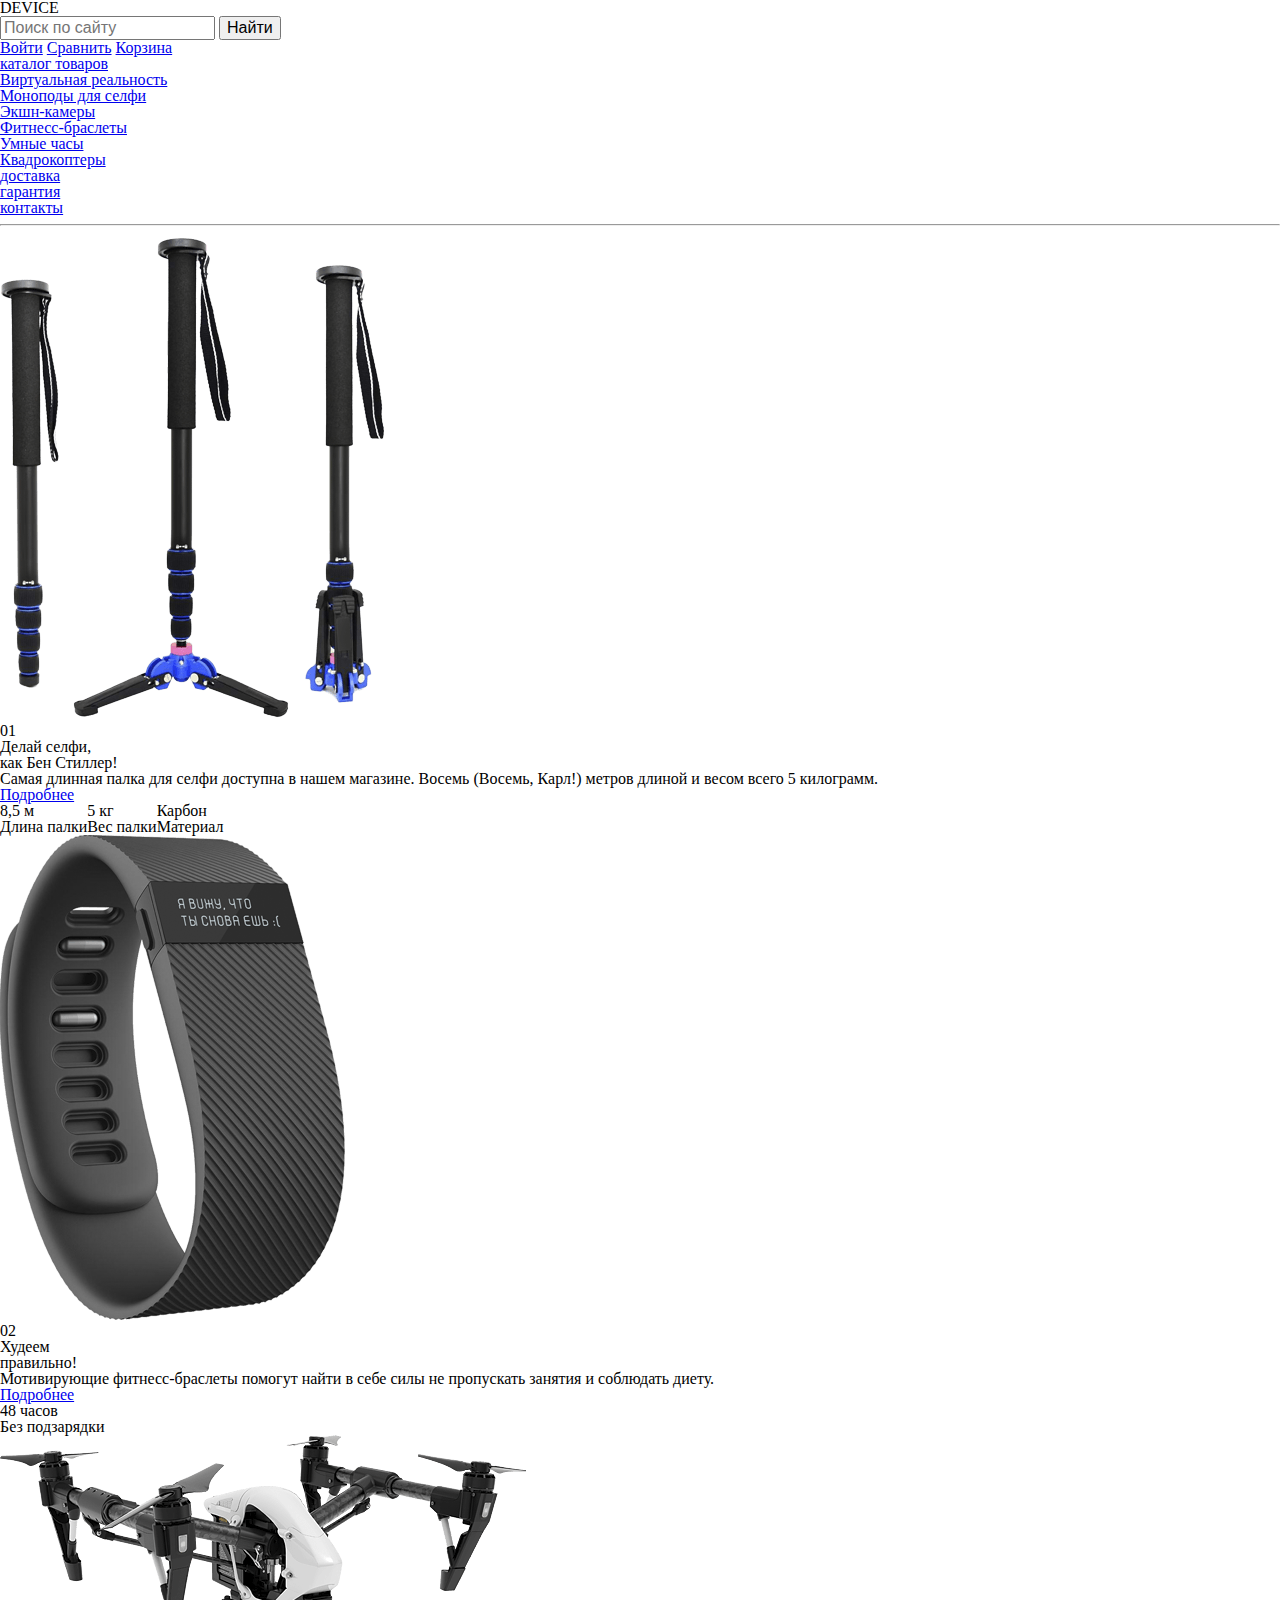
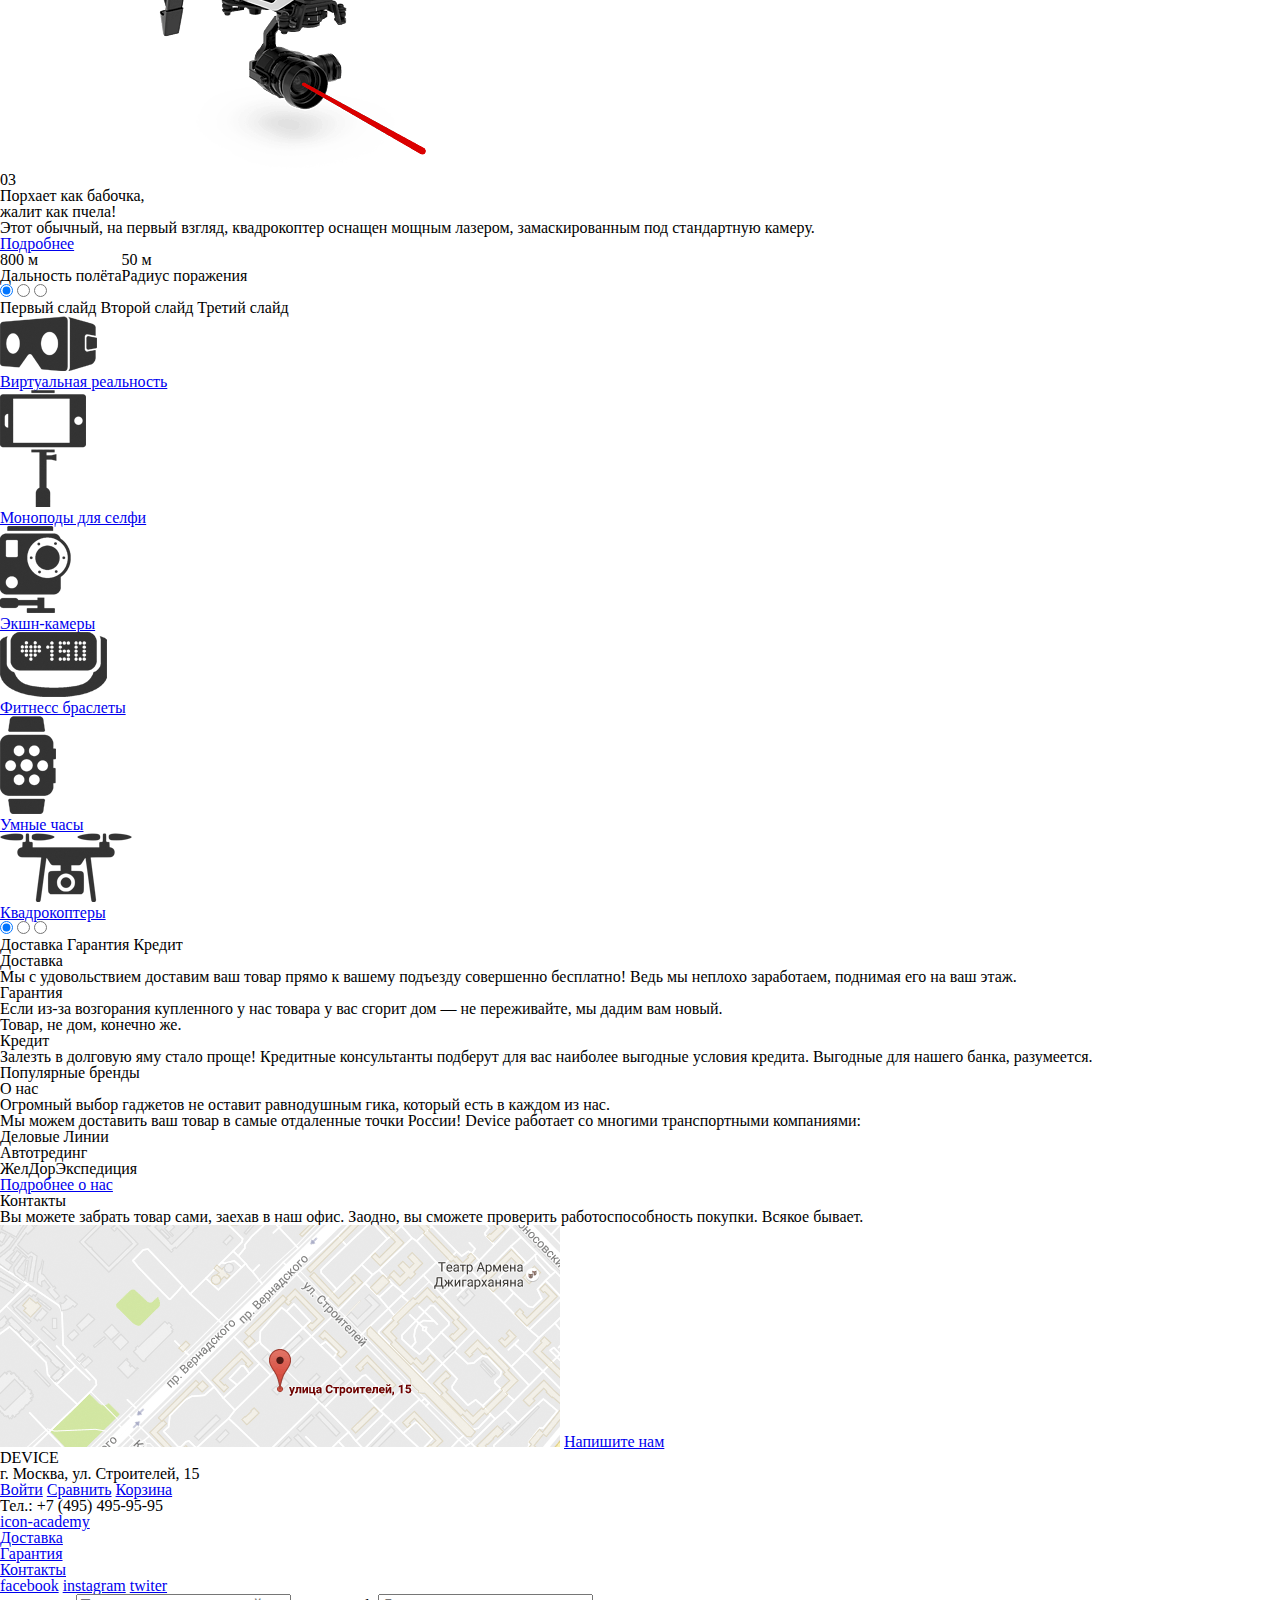
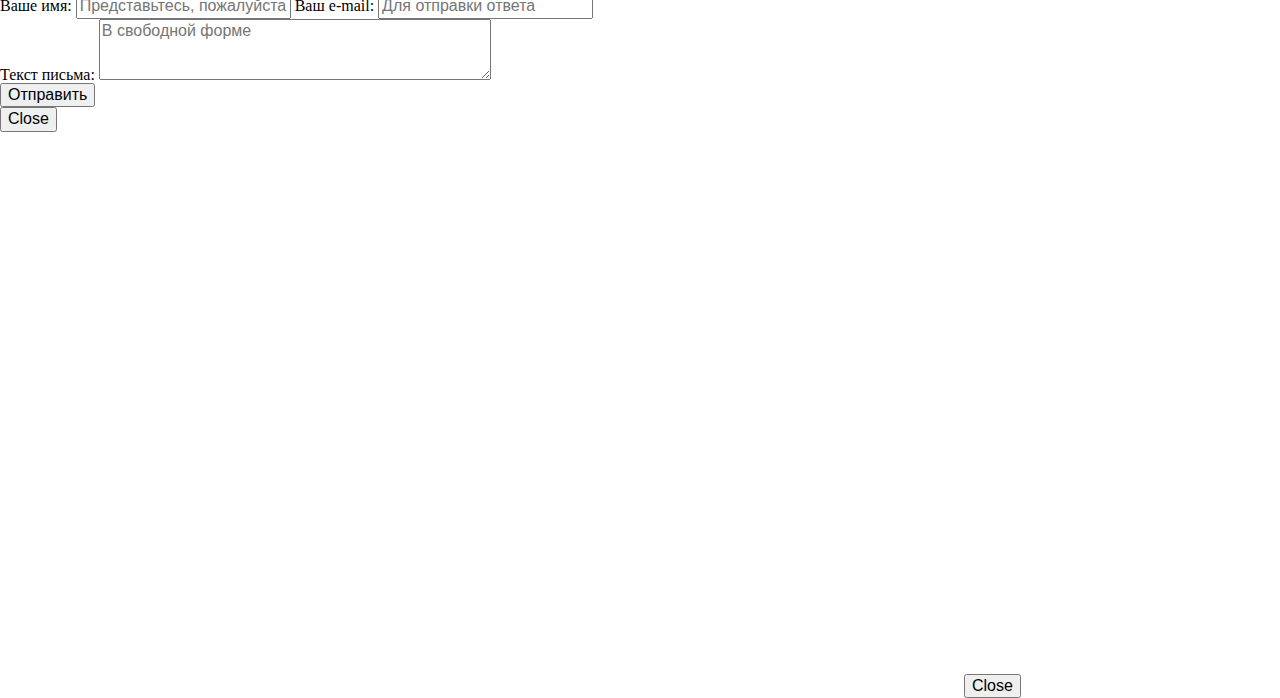
==== index.html @ 84025d1e "Предфинальная версия." ====
<!DOCTYPE html>
<html lang="ru">
  <head>
    <meta charset="utf-8">
    <link href="css/normalize.css" rel="stylesheet">
    <link href="css/style1.css" rel="stylesheet">
    <title>HTML Academy: Девайс</title>
  </head>

  <body>
    <header class="main-header">
      <div class="container">
        <div class="logo">
            <a>DEVICE</a>
        </div>
      <div class="client-menu clearfix">
        <form class="search-form" action="https://echo.htmlacademy.ru" method="get">
          <input class="search" type="search" placeholder="Поиск по сайту">
          <button class="search-btn" type="submit" >Найти</button>
        </form>
        <div class="for-client">
          <a class="login" href="#" title="Авторизируйтесь на сайте">Войти</a>
          <a class="compare" href="#" title="Рассмотрите детально преимущества">Сравнить</a>
          <a class="basket" href="#" title="Оформить заказ">Корзина</a>
        </div>
      </div>
      <nav class="main-nav">
          <ul class="level">
            <li class="first-name">
              <a href="#">каталог товаров</a>

              <div class="menu-catalog">
                <ul>
                  <li><a href="#">Виртуальная реальность</a>
                  </li>
                  <li><a href="catalog.html">Моноподы для селфи</a>
                  </li>
                  <li><a href="#">Экшн-камеры</a>
                  </li>
                </ul>
                <ul>
                  <li><a href="#">Фитнесс-браслеты</a>
                  </li>
                  <li><a href="#">Умные часы</a>
                  </li>
                </ul>
                <ul>
                  <li><a href="#">Квадрокоптеры</a>
                  </li>
                </ul>
              </div>
            </li>
            <li>
              <a href="#">доставка</a>
            </li>
            <li>
              <a href="#">гарантия</a>
            </li>
            <li>
              <a href="#">контакты</a>
            </li>
          </ul>
        </nav>
        <div class="marker">
          <hr>
        </div>
      </div>
    </header>

    <main>
      <section class="sliders-goods">

        <div class="slide slide-1">
            <div class="slide-img">
              <img src="img/slider-1.png" width="384" height="486" alt="Восьмиметровый, сцуко, монопод!">
            </div>
            <span class="number">01</span>
            <div class="slide-description">
              <h2>Делай селфи,<br>
                  как Бен Стиллер!</h2>
              <p>Самая длинная палка для селфи доступна в нашем магазине. Восемь (Восемь, Карл!) метров длиной и весом всего 5 килограмм.</p>
              <a class="btn detail" href="#">Подробнее</a>
              <table>
                <col span="3">
                <tr>
                  <td>8,5 м</td>
                  <td>5 кг</td>
                  <td>Карбон</td>
                </tr>
                <tr>
                  <th>Длина палки</th>
                  <th>Вес палки</th>
                  <th>Материал</th>
                </tr>
              </table>
            </div>
          </div>
          <div class="slide slide-2">
        <div class="slide-img">
          <img src="img/slider-2.png" width="345" height="485" alt="Фото Фитнес браслеты">
        </div>
        <span class="number">02</span>
        <div class="slide-description">
          <h2>Худеем<br>
              правильно!</h2>
          <p>Мотивирующие фитнесс-браслеты помогут найти в себе силы не пропускать занятия и соблюдать диету.</p>
          <a class="btn detail" href="#">Подробнее</a>
          <table>
            <col span="3">
            <tr>
              <td>48 часов</td>
              <td></td>
              <td></td>
            </tr>
            <tr>
              <th>Без подзарядки</th>
              <th></th>
              <th></th>
            </tr>
          </table>
        </div>
      </div>
      <div class="slide slide-3">
          <div class="slide-img">
            <img src="img/slider-3.png" width="526" height="334" alt="Фото Квадрокоптеры">
          </div>
          <span class="number">03</span>
          <div class="slide-description">
            <h2>Порхает как бабочка,<br>
                жалит как пчела!</h2>
            <p>Этот обычный, на первый взгляд, квадрокоптер оснащен мощным лазером, замаскированным под стандартную камеру.</p>
            <a class="btn detail" href="#">Подробнее</a>
            <table>
              <col span="3">
              <tr>
                <td>800 м</td>
                <td>50 м</td>
                <td></td>
              </tr>
              <tr>
                <th>Дальность полёта</th>
                <th>Радиус поражения</th>
                <th></th>
              </tr>
            </table>
          </div>
        </div>
        <div class="slider-buttons">
          <input class="sliders-goods-control-input" type="radio" id="button-slider-1"  name="toggle-slides" checked>
          <input class="sliders-goods-control-input" type="radio" id="button-slider-2" name="toggle-slides">
          <input class="sliders-goods-control-input" type="radio" id="button-slider-3" name="toggle-slides">
          <div class="sliders-goods-controls">
            <label class="sliders-goods-control" for="button-slider-1">Первый слайд</label>
            <label class="sliders-goods-control" for="button-slider-2">Второй слайд</label>
            <label class="sliders-goods-control" for="button-slider-3">Третий слайд</label>
          </div>
        </div>
      </section>

      <section class="popular">
        <a href="#">
          <div class="popular-img">
            <img src="img/popular-1.png" width="97" height="55" alt="Виртуальная реальность">
          </div>
          <span>Виртуальная реальность</span>
        </a>

        <a class="down-flex" href="catalog.html">
          <div class="popular-img">
            <img src="img/popular-2.png" width="86" height="117" alt="Моноподы для селфи">
          </div>
          <span>Моноподы для селфи</span>
        </a>

        <a href="#">
          <div class="popular-img">
            <img src="img/popular-3.png" width="71" height="87" alt="Экшн-камеры">
          </div>
          <span>Экшн-камеры</span>
        </a>

        <a href="#">
          <div class="popular-img">
            <img src="img/popular-4.png" width="107" height="65" alt="Фитнесс браслеты">
          </div>
          <span>Фитнесс браслеты</span>
        </a>

        <a href="#">
          <div class="popular-img">
            <img src="img/popular-5.png" width="56" height="98" alt="Умные часы">
          </div>
          <span>Умные часы</span>
        </a>

        <a href="#">
          <div class="popular-img">
            <img src="img/popular-6.png" width="132" height="69" alt="Квадрокоптеры">
          </div> <span>Квадрокоптеры</span>
        </a>
      </section>

      <section class="services-slider">
        <div class="container">
          <input type="radio" id="btn-1" name="toggle" checked>
          <input type="radio" id="btn-2" name="toggle">
          <input type="radio" id="btn-3" name="toggle">
          <div class="slides">
            <label for="btn-1"><span>Доставка</span>
            </label>
            <label for="btn-2"><span>Гарантия</span>
            </label>
            <label for="btn-3"><span>Кредит</span>
            </label>
        </div>

        <div class="service-item delivery">
            <h2>Доставка</h2>
            <p>Мы с удовольствием доставим ваш товар прямо к вашему подъезду совершенно бесплатно! Ведь мы неплохо заработаем, поднимая его на ваш этаж.</p>
        </div>

        <div class="service-item warranty">
            <h2>Гарантия</h2>
            <p>Если из-за возгорания купленного у нас товара у вас сгорит дом &mdash; не переживайте, мы дадим вам новый.<br>Товар, не дом, конечно же.</p>
        </div>

        <div class="service-item credit">
            <h2>Кредит</h2>
            <p>Залезть в долговую яму стало проще! Кредитные консультанты подберут для вас наиболее выгодные условия кредита. Выгодные для нашего банка, разумеется.</p>
        </div>
      </div>
      </section>

      <section class="logotype-popular">
        <h2 class="visually-hidden">Популярные бренды</h2>
        <a class="logo-1" href="#" title="DJI"></a>
        <a class="logo-2" href="#" title="SP Gardets"></a>
        <a class="logo-3" href="#" title="GoPro"></a>
        <a class="logo-4" href="#" title="VIVE"></a>
      </section>

      <div class="contact-info">
        <section class="about-us">
          <h2>О нас</h2>
          <p>Огромный выбор гаджетов не оставит равнодушным гика, который есть в каждом из нас.</p>
          <p>Мы можем доставить ваш товар в самые отдаленные точки России! <strong>Device</strong> работает со многими транспортными компаниями:</p>
          <ul class="about-devivery">
            <li>Деловые Линии</li>
            <li>Автотрединг</li>
            <li>ЖелДорЭкспедиция</li>
          </ul>
          <a class="detail-about-us btn" href="#">Подробнее о нас</a>
        </section>

        <section class="contacts">
          <h2>Контакты</h2>
          <p>Вы можете забрать товар сами, заехав в наш офис. Заодно, вы сможете проверить работоспособность покупки. Всякое бывает.</p>
          <a class="contacts-map" href="map.html">
            <img src="img/map.png" width="560" height="222" alt="Карта" ></a>
          <a class="wright-to-us btn" href="form.html">Напишите нам</a>
        </section>
      </div>
    </main>


    <footer class="main-footer">
        <div class="container">

          <div class="footer-logo">
            <a>DEVICE</a>
            <p class="address">г. Москва, ул. Строителей, 15</p>
          </div>

          <div class="footer-login">
            <a href="#">Войти</a>
            <a href="#">Сравнить</a>
            <a href="#">Корзина</a>
            <p class="phone">Тел.: +7 (495) 495-95-95</p>
            <a class="icon-academy" href="#">icon-academy</a>
          </div>

          <div class="footer-menu">
            <ul class="menu-centre">
              <li><a href="#">Доставка</a>
              </li>
              <li><a href="#">Гарантия</a>
              </li>
              <li><a href="#">Контакты</a>
              </li>
            </ul>

            <div class="footer-social">
              <a class="social-btn social-btn-fb" href="#">facebook</a>
              <a class="social-btn social-btn-inst" href="#">instagram</a>
              <a class="social-btn social-btn-twit" href="#">twiter</a>
            </div>
          </div>
        </div>
      </footer>
    <!--
    <footer class="footer">
      <div>
      <div class="logo-text">
        <a class="logo logo-footer" href="index.html">DEVICE</a>
        <div class="footer-user-block for-client">
          <a class="footer-text" href="#">Войти</a>
          <a class="footer-text" href="#">Сравнить</a>
          <a class="footer-text" href="#">Корзина</a>
        </div>
      </div>
      <div class="services-social">
        <p class="footer-text right">г. Москва, ул. Строителей, 15</p>
        <ul class="footer-services">
          <li><a class="footer-text" href="#">Доставка</a></li>
          <li><a class="footer-text" href="#">Гарантия</a></li>
          <li><a class="footer-text" href="#">Контакты</a></li>
        </ul>
        <p class="footer-text left">Тел.: +7 (495) 495-95-95</p>

      </div>
      <div>

        <div>
          <ul class="footer-social">
          <li><a class="social-button footer-text" target="_blank" href="https://www.facebook.com/htmlacademy"><img src="#" alt="Мы в Фейсбук" width="50" height="50"></a></li>
          <li><a class="social-button footer-text" target="_blank" href="https://www.instagram.com/htmlacademy/"><img src="#" alt="Мы в Инстаграм" width="50" height="50"></a></li>
          <li><a class="social-button footer-text" target="_blank" href="https://twitter.com/htmlacademy-ru"><img src="#" alt="Мы в Твиттере" width="50" height="50"></a></li>
          </ul>
          <a class="copyright footer-text" target="_blank" href="https://htmlacademy.ru/intensive/htmlcss">HTML Academy</a>
        </div>
      </div>
    </div>
    </footer>-->

    <div class="popup write-us">
      <form action="https://echo.htmlacademy.ru" method="post">
        <label>Ваше имя:
          <input type="text" name="name" placeholder="Представьтесь, пожалуйста">
        </label>
        <label>Ваш e-mail:
          <input type="email" name="email" placeholder="Для отправки ответа">
        </label>
        <p>Текст письма:
          <textarea name="emailtext" rows="3" cols="40" placeholder="В свободной форме"></textarea>
        </p>
        <button class="btn" type="submit" name="write-us">Отправить</button>
      </form>
      <button class="btn-close" type="button" name="close">Close</button>
    </div>

    <div class="popup big-map" title="Карта расположения">
      <iframe src="https://www.google.com/maps/embed?pb=!1m14!1m8!1m3!1d3997.286304334932!2d30.323040340197753!3d59.93806332403565!3m2!1i1024!2i768!4f13.1!3m3!1m2!1s0x4696310fca5ba729%3A0xea9c53d4493c879f!2z0JHQvtC70YzRiNCw0Y8g0JrQvtC90Y7RiNC10L3QvdCw0Y8g0YPQuy4sIDE5LCDQodCw0L3QutGCLdCf0LXRgtC10YDQsdGD0YDQsywgMTkxMTg2!5e0!3m2!1sru!2sru!4v1424780846523" width="960" height="559" style="border:0" allowfullscreen></iframe>
      <button class="btn-close" type="button" name="close">Close</button>
    </div>
    <script src="js/script.js"></script>
  </body>
</html>
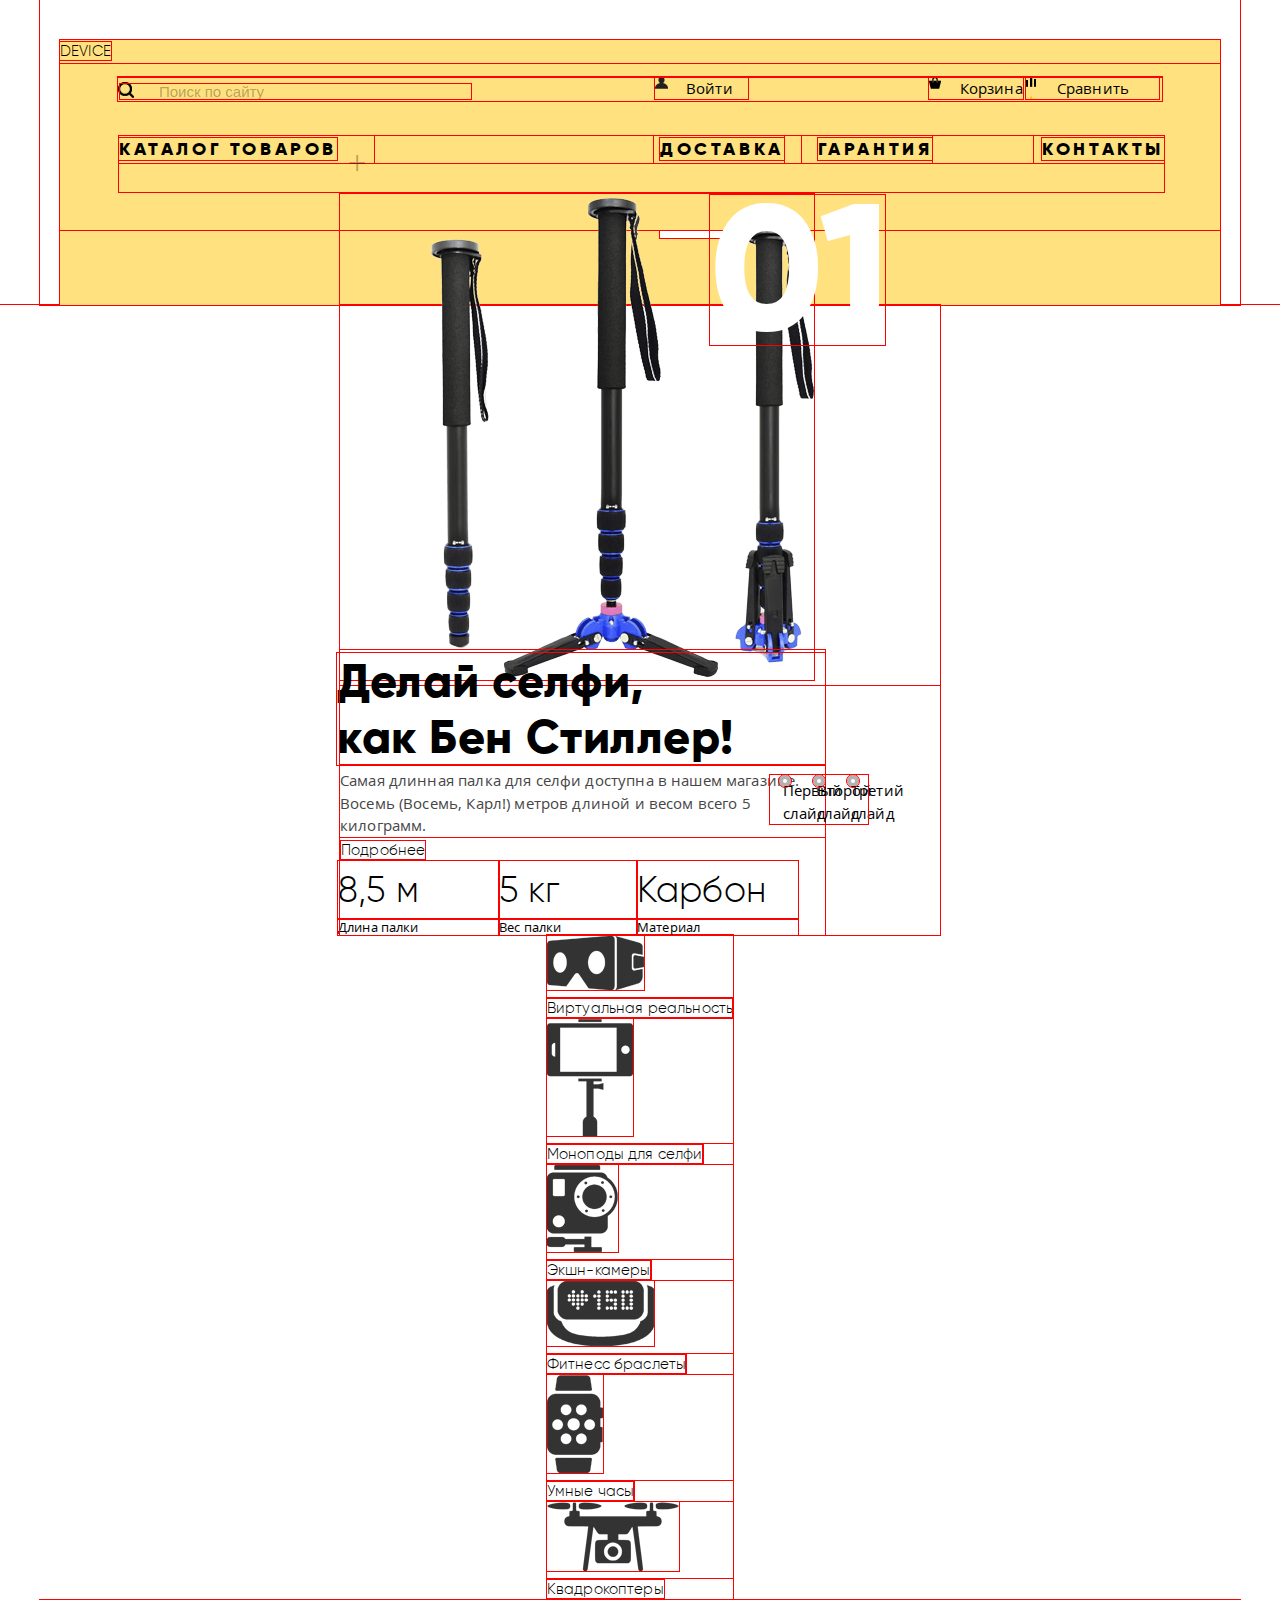
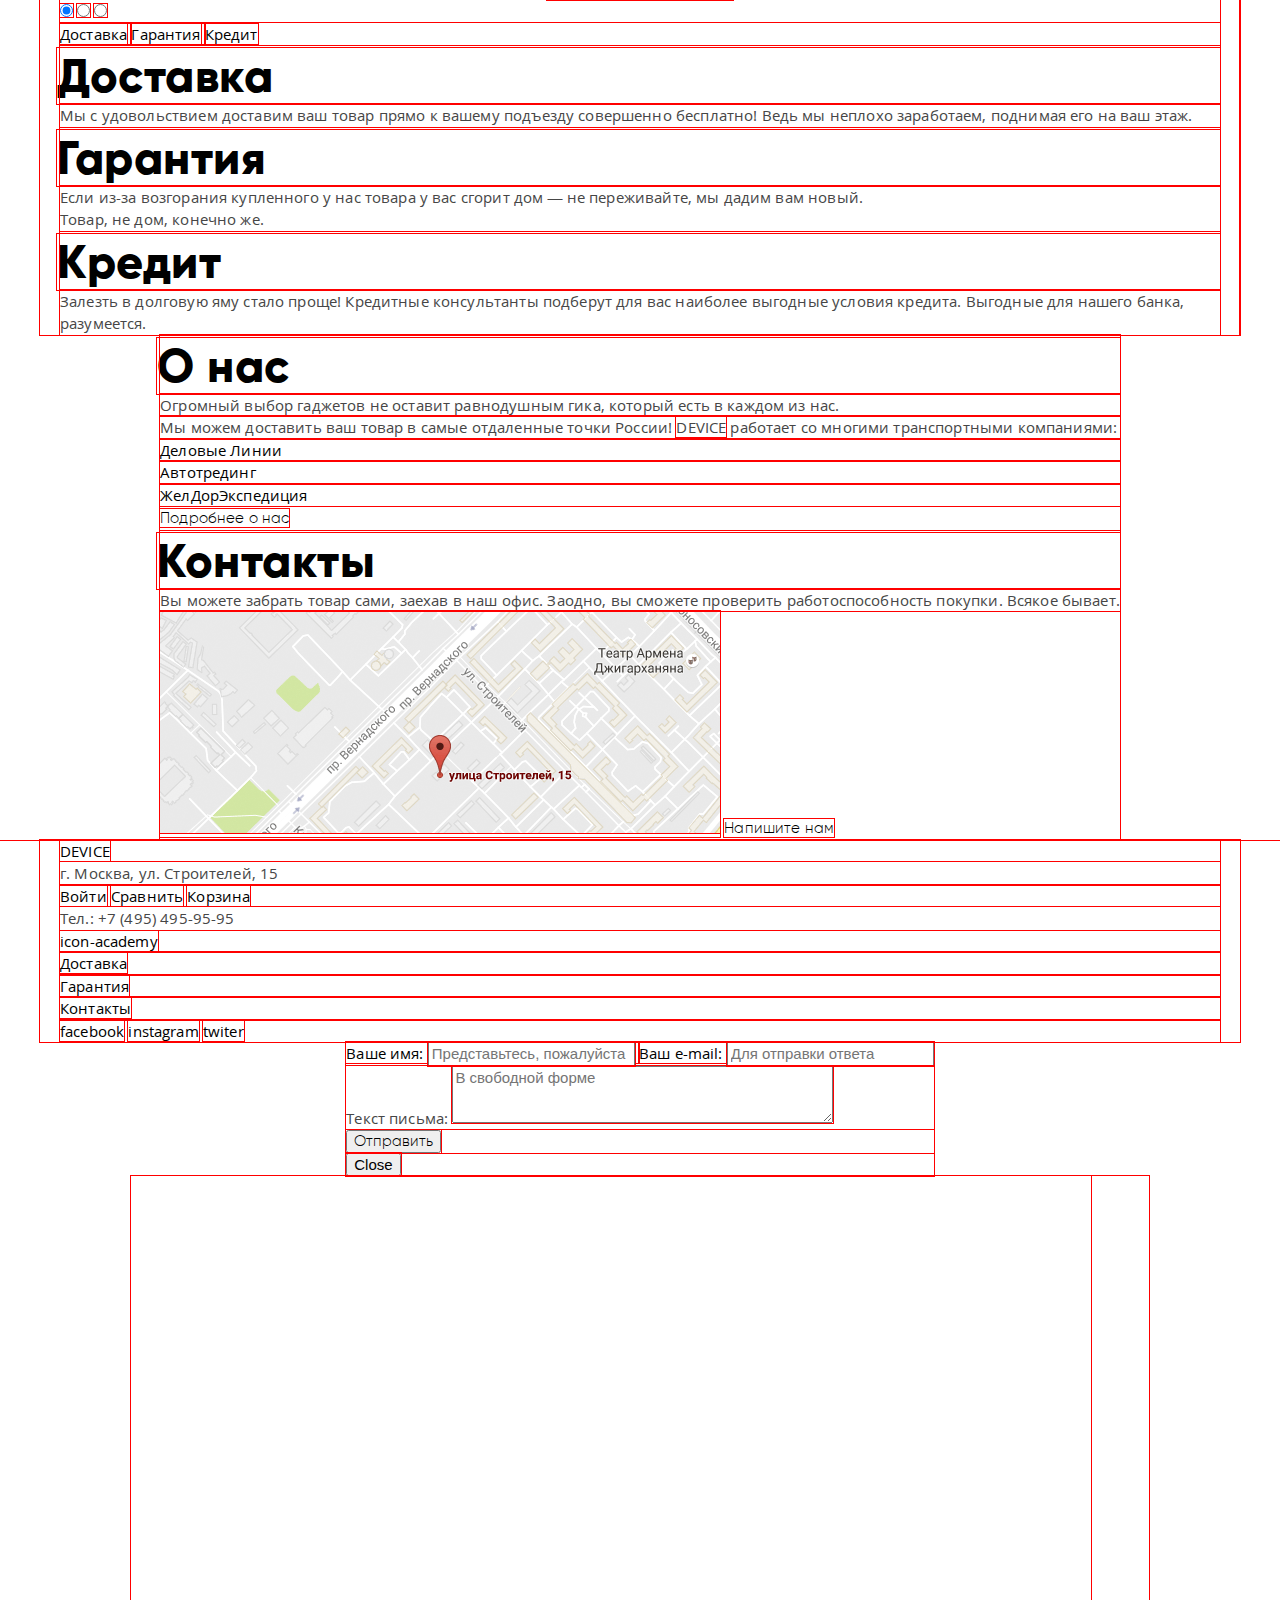
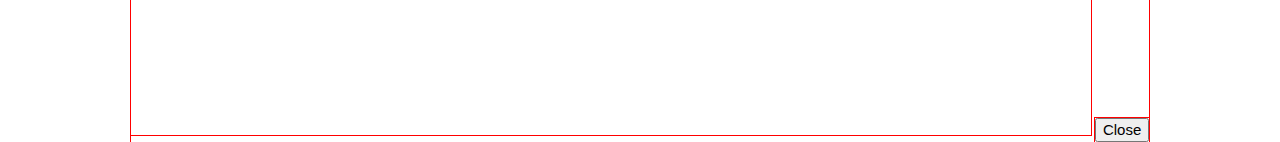
==== commit c4ccde68: "Мелкие недочеты." ====
--- a/index.html
+++ b/index.html
@@ -3,7 +3,7 @@
   <head>
     <meta charset="utf-8">
     <link href="css/normalize.css" rel="stylesheet">
-    <link href="css/style1.css" rel="stylesheet">
+    <link href="css/style.css" rel="stylesheet">
     <title>HTML Academy: Девайс</title>
   </head>
 
--- a/css/style.css
+++ b/css/style.css
@@ -0,0 +1,1754 @@
+@font-face {
+  font-family: "Open Sans";
+  src: local("Open Sans Light"), local("OpenSans-Light"), url("../fonts/opensanslight.woff") format('woff'),
+  url("../fonts/opensanslight.woff2") format('woff2');
+  font-weight: 300;
+  font-style: normal;
+}
+@font-face {
+  font-family: "Open Sans";
+  src: local("Open Sans"), local("OpenSans"), url("../fonts/opensans.woff") format('woff'),
+  url("../fonts/opensans.woff2") format('woff2');
+  font-weight: 400;
+  font-style: normal;
+}
+@font-face {
+  font-family: "Gilroy";
+  src: local("Gilroy Light"), local("Gilroy-Light"), url("../fonts/gilroylight.woff") format('woff'),
+  url("../fonts/gilroylight.woff2") format('woff2');
+  font-weight: 300;
+  font-style: normal;
+}
+@font-face {
+  font-family: "Gilroy";
+  src: local("Gilroy ExtraBold"), local("Gilroy-ExtraBold"), url("../fonts/gilroyextrabold.woff") format('woff'),
+  url("../fonts/gilroyextrabold.woff2") format('woff2');
+  font-weight: 800;
+  font-style: normal;
+}
+
+
+/* Глобальные к html */
+html {
+  box-sizing: border-box;
+}
+.clearfix::after {
+  content: '';
+  display: table;
+  clear: both;
+}
+.content-box-component {
+  box-sizing: content-box;
+}
+.visually-hidden {
+  display: none;
+}
+
+* {
+  outline: 1px solid red;
+}
+
+/* Разметка тегов */
+
+body {
+  display: flex;
+  justify-content: center;
+  flex-wrap: wrap;
+  min-width: 1200px;
+  background-color: #fff;
+  font-family: 'Open Sans', Arial, sans-serif;
+  font-size: 15px;
+  line-height: 1.5;
+  font-weight: 400;
+  letter-spacing: 0.01em;
+  color: #000;/*
+  overflow-x: hidden;*/
+ }
+a {
+  text-decoration: none;
+  color: #000;
+}
+h1 {
+  letter-spacing: 0.013em;
+  margin: 27px 0 15px 60px;
+}
+h1, h2 {
+  font-size: 47px;
+  font-weight: 800;
+}
+
+h3 {
+  font-size: 18px;
+  font-weight: 700;
+  text-transform: uppercase;
+}
+h6{
+  font-size: 18px;
+  font-weight: 700;
+}
+
+p {
+  font-weight: 400;
+  color: #464646;
+}
+
+strong{
+  text-transform: uppercase;
+}
+/* Оглашение тегов и класов для которых нужен шрифт Gilroy */
+.popular, .footer-services, .price-filter-label, .price-filter-input, td, .logo, .logo-footer, .main-nav,h1, h2, h3, h6, .btn{
+  font-family: Gilroy, Arial, sans-serif;
+}
+
+.main-header .container {
+  margin-top: 40px;
+  background-color: #ffe27f;
+}
+.main-header a:hover {
+  opacity: 0.6;
+}
+.main-header a:active {
+  opacity: 0.3;
+}
+
+.container {
+  width: 1160px;
+  margin: 0 20px;
+  position: relative;
+}
+.sliders-goods {
+  width: 1160px;
+  margin: 0 400px;
+  position: relative;
+}
+.main-header .container {
+  margin-top: 40px;
+  background-color: #ffe27f;
+}
+.services-slider, {
+  margin: 0 auto;
+  position: relative;
+  top: -100px;
+  padding-left: 2px;
+}
+.main-navigation input:focus {
+  color: rgba( 0, 0, 0, 1);
+  border-bottom: 2px solid black;
+  outline: none;
+}
+
+.client-menu {
+  position: relative;
+  margin-left: 5%;
+  margin-right: 5%;
+  margin-top: 14px;
+}
+.client-menu .search-btn {
+  visibility: hidden;
+  display: inline-block;
+  vertical-align: baseline;
+  position: absolute;
+  left: 355px;
+  bottom: 4px;
+  width: 80px;
+  height: 45px;
+  background-color: transparent;
+  background-image: none;
+  border: 2px solid black;
+  padding-left: 0;
+}
+.client-menu input:focus {
+  color: rgba( 0, 0, 0, 1);
+  border-bottom: 2px solid black;
+  outline: none;
+}
+.client-menu .search-btn:hover {
+  background-color: black;
+  color: white;
+}
+.client-menu .search-btn:active {
+  color: rgba(255, 255, 255, 0.5);
+  visibility: visible;
+}
+.search:focus ~ .search-btn {
+  visibility: visible;
+}
+.client-menu a {
+  display: inline-block;
+  vertical-align: baseline;
+  margin-right: 3px;
+  padding-left: 31px;
+  background-repeat: no-repeat;
+  background-position: 5px 8px;
+}
+.client-menu .login {
+  float: left;
+  margin-left: 182px;
+  padding-right: 15px;
+  max-width: 184px;
+  overflow: hidden;
+  text-overflow: clip;
+  background-image: url(../img/spritesheet.png);
+  background-position: -156px -195px;
+}
+.inner .logout {
+  padding-left: 4px;
+}
+.client-menu .compare {
+  float: right;
+  padding-right: 30px;
+  background-image: url(../img/spritesheet.png);
+  background-position: -156px -284px;
+}
+.client-menu .basket {
+  float: right;
+  background-image: url(../img/spritesheet.png);
+  background-position: -156px -231px;
+}
+
+.search {
+  float: left;
+  width: 355px;
+  font-size: 15px;
+  padding-left: 41px;
+  margin-top: 5px;
+  border: none;
+  background-color: #ffe27f;
+  background-image: url(../img/spritesheet.png);
+  background-repeat: no-repeat;
+  background-position: -136px -426px;
+  color: rgba( 0, 0, 0, 0.3);
+}
+.search::-webkit-input-placeholder {
+  color: rgba( 0, 0, 0, 0.3);
+}
+.search::-moz-placeholder {
+  color: rgba( 0, 0, 0, 0.3);
+}
+.search:-ms-input-placeholder {
+  color: rgba( 0, 0, 0, 0.3);
+}
+.search:hover::-webkit-input-placeholder {
+  color: rgba( 0, 0, 0, 0.6);
+}
+.search:hover::-moz-placeholder {
+  color: rgba( 0, 0, 0, 0.6);
+}
+.search:hover:-ms-input-placeholder {
+  color: rgba( 0, 0, 0, 0.6);
+}
+.search:focus::-webkit-input-placeholder {
+  color: rgba( 0, 0, 0, 1);
+}
+.search:focus::-moz-placeholder {
+  color: rgba( 0, 0, 0, 1);
+}
+.search:focus:-ms-input-placeholder {
+  color: rgba( 0, 0, 0, 1);
+}
+
+
+
+
+
+.main-nav {
+  margin-left: 59px;
+  margin-right: 56px;
+  margin-top: 35px;
+  padding-bottom: 29px;
+  font-family: 'Gilroy', Arial, sans-serif;
+  font-weight: 900;
+  font-size: 18px;
+  color: black;
+  text-transform: uppercase;
+  letter-spacing: 0.2em;
+}
+
+.level {
+  text-align: right;
+  padding-left: 0;
+}
+.level>li {
+  display: inline-block;
+  vertical-align: baseline;
+  width: 130px;
+}
+.level>li:first-child {
+  float: left;
+  width: 255px;
+  text-align: left;
+}
+.level>li:nth-child(3) {
+  margin-left: 10px;
+}
+.level>li:last-child {
+  margin-left: 93px;
+}
+
+.first-name:hover .menu-catalog {
+  display: inline-block;
+  vertical-align: baseline;
+}
+.menu-catalog:hover {
+  display: inline-block;
+  vertical-align: baseline;
+}
+.first-name:after {
+  content: '+';
+  position: absolute;
+  padding-left: 10px;
+  font-size: 38px;
+  font-weight: 300;
+  cursor: pointer;
+  color: rgba( 0, 0, 0, 0.3)
+}
+.first-name:hover:after {
+  color: rgba( 0, 0, 0, 0.2)
+}
+.first-name:active:after {
+  color: rgba( 0, 0, 0, 0.1)
+}
+.menu-catalog {
+  position: absolute;
+  display: none;
+  width: 1130px;
+  top: 130px;
+  left: 0px;
+  background-color: #ffe27f;
+  padding-top: 40px;
+  padding-left: 20px;
+  padding-bottom: 35px;
+  z-index: 10;
+  font-size: 15px;
+  font-weight: 300;
+  text-transform: none;
+  letter-spacing: 0.01em;
+}
+.menu-catalog ul {
+  display: inline-block;
+  list-style: none;
+  vertical-align: top;
+  margin-left: 40px;
+}
+.marker {
+  width: 100%;
+  height: 74px;
+}
+.marker hr {
+  width: 100px;
+  height: 7px;
+  margin-left: 600px;
+  margin-top: 39px;
+  border: none;
+  background-color: #ffffff;
+}
+
+main {
+  width: 100%;
+  display: flex;
+  flex-wrap: wrap;
+  justify-content: center;
+}
+main h2 {
+  font-family: 'Gilroy', Arial, sans-serif;
+  font-size: 47px;
+  line-height: 56px;
+  font-weight: 900;
+  margin: 0;
+  margin-left: -3px;
+  margin-top: 3px;
+  letter-spacing: 0.012em;
+}
+
+.slide-1 img {
+  padding-left: 90px;
+  margin-top: -111px;
+  position: relative;
+}
+.slide-img {
+  display: inline-block;
+  vertical-align: top;
+  float: left;
+  width: 600px;
+}
+.slide-2,
+.slide-3 {
+  display: none;
+}
+.slide-description {
+  display: inline-block;
+  vertical-align: top;
+  margin-top: -35px;
+  opacity: 0.999;
+}
+.slide-description p {
+  padding-top: 4px;
+  width: 485px;
+  margin-bottom: 1px;
+  letter-spacing: 0.01em;
+}
+.number {
+  position: absolute;
+  right: 55px;
+  top: -110px;
+  width: 175px;
+  font-family: 'Gilroy', Arial, sans-serif;
+  font-size: 180px;
+  font-weight: 900;
+  line-height: 150px;
+  color: #ffffff;
+}
+.slide-description .btn {
+  margin-left: 1px;
+}
+
+
+.slide-description table {
+  margin-left: -2px;
+  table-layout: fixed;
+  width: 460px;
+  text-align: left;
+}
+.slide-description td {
+  font-family: 'Gilroy', Arial, sans-serif;
+  font-size: 36px;
+  line-height: 58px;
+}
+.slide-description td:nth-child(2) {
+  width: 138px;
+}
+.slide-description th {
+  font-family: 'Open Sans', Arial, sans-serif;
+  font-size: 13px;
+  line-height: 16px;
+}
+.slider-buttons {
+  display: inline-block;
+  vertical-align: baseline;
+  position: absolute;
+  right: 0px;
+  margin-right: 72px;
+  margin-top: -160px;
+}
+.slider-buttons input {
+  display: none;
+}
+.slider-buttons label {
+  margin: 0 9px;
+  display: inline-block;
+  vertical-align: baseline;
+  width: 4px;
+  height: 4px;
+  border-radius: 50%;
+  border: 4px solid rgba(0, 0, 0, 0.3);
+  background-color: white;
+
+.slider-buttons label:hover {
+  border-color: rgba(0, 0, 0, 0.4);
+}
+.slider-buttons label:active {
+  border-color: rgba(0, 0, 0, 1);
+}
+.btn:before {
+  content: '';
+  position: absolute;
+  display: inline-block;
+  height: 6px;
+  top: 16px;
+  right: 1px;
+  left: 0;
+  z-index: -1;
+  background-color: #ffc600;
+  border-top: 1px solid #ffd43e;
+  border-bottom: 1px solid #ffd43e;
+}
+.btn:hover {
+  background-color: #ffc600;
+}
+.btn:active {
+  color: rgba(0, 0, 0, 0.3);
+}
+.btn:hover::before {
+  display: none;
+}
+.slide-description .btn {
+  margin-left: 1px;
+}
+
+.popular {
+  display: flex;
+  flex-wrap: wrap-reverse;
+  justify-content: space-between;
+  width: 1160px;
+  margin: 0 20px;
+  margin-top: 97px;
+  position: relative;
+}
+
+.popular a {
+  display: inline-block;
+  vertical-align: baseline;
+  width: 160px;
+}
+.popular a:nth-child(1) img {
+  margin-top: -1px;
+}
+.popular a:nth-child(2) img {
+  margin-left: 2px;
+}
+.popular a:nth-child(3) img {
+  margin-top: 2px;
+  margin-left: 9px;
+}
+.popular a:nth-child(4) img {
+  margin-top: 4px;
+  margin-left: 3px;
+}
+.popular a:nth-child(5) img {
+  margin-top: 2px;
+  margin-left: 6px;
+}
+.popular a:nth-child(6) img {
+  margin-top: 6px;
+  margin-left: -1px;
+}
+.popular-img {
+  display: flex;
+  justify-content: center;
+  align-items: center;
+  width: 160px;
+  height: 160px;
+  background-color: #ffe27f;
+  margin-bottom: 35px;
+}
+.popular-img:hover {
+  background-color: #ffc600;
+}
+.popular-img:active img {
+  opacity: 0.3;
+}
+.down-flex div {
+  align-items: flex-end;
+}
+.popular span {
+  display: inline-block;
+  font-family: 'Gilroy', Arial, sans-serif;
+  font-weight: 900;
+  font-size: 18px;
+  color: black;
+  line-height: 21px;
+  vertical-align: top;
+  letter-spacing: 0.020em;
+}
+.down-flex span {
+  width: 120px;
+}
+.services-slider {
+
+  width: 100%;
+  margin-top: 185px;
+  background-image: linear-gradient(to bottom, #e6e6e6 90%, #fff 90%);
+  margin-bottom: -31px;
+}
+
+.services-slider .container{
+  width: 1160px;
+  margin: 0 auto;
+  position: relative;
+  top: -100px;
+  padding-left: 2px;
+}
+.services-slider input {
+  display: none;
+}
+.services-slider .slides {
+  display: inline-block;
+  vertical-align: top;
+  border-right: 7px solid #000;
+  min-width: 277px;
+  padding-top: 80px;
+  padding-bottom: 47px;
+  margin-left: -1px;
+}
+.services-slider label {
+  display: block;
+  margin-bottom: 24px;
+  font-family: 'Gilroy', Arial, sans-serif;
+  font-weight: 900;
+  font-size: 18px;
+  color: black;
+  text-transform: uppercase;
+  letter-spacing: 0.2em;
+}
+.services-slider span {
+  display: inline-block;
+  vertical-align: baseline;
+  position: relative;
+  min-width: 150px;
+  padding-left: 11px;
+  text-align: center;
+  line-height: 40px;
+  cursor: pointer;
+  z-index: 0;
+}
+.services-slider span::before {
+  content: '';
+  position: absolute;
+  height: 8px;
+  left: 0;
+  right: 0;
+  top: 16px;
+  background-color: #ffc600;
+  z-index: -1;
+}
+.services-slider span:hover {
+  background-color: #ffc600;
+}
+.services-slider span:active {
+  background-color: #000;
+}
+.services-slider span:active::before {
+  content: none;
+}
+.service-item {
+    display: inline-block;
+    vertical-align: baseline;
+    max-width: 472px;
+    padding-top: 66px;
+    padding-right: 220px;
+    margin-left: 113px;
+    letter-spacing: 0.019em;
+}
+.delivery:after {
+    content: '';
+    position: absolute;
+    top: 85px;
+    right: 67px;
+    width: 136px;
+    height: 164px;
+    background-position: -0px -383px;
+    background-image: url(../img/spritesheet.png);
+    background-repeat: no-repeat;
+}
+.warranty:after {
+    content: '';
+    position: absolute;
+    top: 85px;
+    right: 67px;
+    width: 171px;
+    height: 195px;
+    background-position: -0px -0px;
+    background-image: url(../img/spritesheet.png);
+    background-repeat: no-repeat;
+}
+.credit:after {
+    content: '';
+    position: absolute;
+    top: 85px;
+    right: 67px;
+    width: 156px;
+    height: 188px;
+    background-position: -0px -195px;
+    background-image: url(../img/spritesheet.png);
+    background-repeat: no-repeat;
+}
+
+.service-item h2 {
+    padding-bottom: 13px;
+    padding-left: 4px;
+    letter-spacing: 0.02em;
+}
+.warranty,
+.credit {
+    display: none;
+}
+.logotype-popular {
+  width: 1160px;
+  display: flex;
+  justify-content: space-between;
+  margin: 50px 0;
+  height: 100px;
+}
+.logo-1 {
+  background: url(../img/logo-1.jpg);
+  width: 260px;
+  height: 100px;
+}
+.logo-1:hover {
+  background: url(../img/logo-1_hover.jpg);
+}
+
+.logo-2 {
+  background: url(../img/logo-2.jpg);
+  width: 260px;
+}
+.logo-2:hover {
+  background: url(../img/logo-2_hover.jpg);
+}
+
+.logo-3 {
+  width: 260px;
+  background: url(../img/logo-3.jpg);
+}
+.logo-3:hover {
+  background: url(../img/logo-3_hover.jpg);
+}
+
+.logo-4 {
+  width: 260px;
+  background: url(../img/logo-4.jpg);
+}
+.logo-4:hover {
+  background: url(../img/logo-4_hover.jpg);
+}
+
+.contact-info {
+  width: 1160px;
+  margin: 0 20px;
+  position: relative;
+}
+.about-us {
+  display: inline-block;
+  vertical-align: baseline;
+  width: 41%;
+  padding-right: 118px;
+  padding-top: 4px;
+  padding-left: 0px;
+}
+.about-us:before,
+.contacts:before {
+  content: '';
+  display: inline-block;
+  vertical-align: baseline;
+  width: 80px;
+  height: 7px;
+  background-color: #000000;
+}
+.about-us h2,
+.contacts h2 {
+  margin-top: 32px;
+  margin-bottom: 39px;
+}
+.about-us p {
+  margin-top: 30px;
+  letter-spacing: 0.00em;
+}
+.about-us ul {
+  padding: 0;
+  margin-top: 66px;
+  font-family: 'Gilroy', Arial, sans-serif;
+  font-size: 16px;
+  font-weight: 900;
+}
+.about-us li {
+  position: relative;
+  line-height: 40px;
+  list-style: none;
+  padding-left: 36px;
+}
+.about-us li:after {
+  content: '';
+  position: absolute;
+  width: 10px;
+  height: 10px;
+  top: 15px;
+  left: 0px;
+  background-position: -156px -274px;
+  background-image: url(../img/spritesheet.png);
+  background-repeat: no-repeat;
+}
+
+.about-us .btn {
+  margin-top: 38px;
+  padding-left: 22px;
+  padding-right: 22px;
+}
+.contacts {
+  padding-top: 4px;
+  padding-left: 3px;
+  padding-bottom: 40px;
+  display: inline-block;
+  width: 559px;
+  vertical-align: top;
+}
+.contacts .contacts-map {
+  display: inline-block;
+  vertical-align: baseline;
+  margin-top: 24px;
+  margin-right: -1px;
+  margin-bottom: 20px;
+}
+.contacts .btn {
+  margin-top: 40px;
+  padding-left: 39px;
+  padding-right: 39px;
+}
+.popup {
+  display: none;
+  position: fixed;
+  width: 960px;
+  height: 559px;
+  z-index: 20;
+  top: 15%;
+  left: 50%;
+  margin-left: -480px;
+  box-shadow: 0 10px 20px 5px rgba(0, 0, 0, 0.5);
+}
+
+.contacts-map-show, .write-to-us-show {
+  display: block;
+  animation: cartoon 1.5s;
+}
+
+.modal-error {
+animation: shake 0.6s;
+}
+
+
+.write-to-us {
+  background-color: white;
+  width: 760px;
+  height: 359px;
+  padding: 100px;
+  text-align: left;
+  font-size: 0;
+}
+.write-to-us label {
+  width: 360px;
+  display: inline-block;
+  vertical-align: baseline;
+  font-family: 'Gilroy', Arial, sans-serif;
+  font-size: 18px;
+  font-weight: 900;
+}
+.write-to-us label:first-child {
+  margin-right: 40px;
+}
+.write-to-us p {
+  margin-top: 40px;
+  font-family: 'Gilroy', Arial, sans-serif;
+  font-size: 18px;
+  font-weight: 900;
+}
+.write-to-us input,
+.write-to-us textarea {
+  padding-left: 20px;
+  font-family: 'Open Sans', Arial, sans-serif;
+  font-size: 14px;
+  font-weight: 500;
+  line-height: 50px;
+  background-color: #f3f3f3;
+  color: black;
+  border: none;
+  overflow: hidden;
+}
+.write-to-us input:hover,
+.write-to-us textarea:hover {
+  background-color: #ebebeb;
+}
+.write-to-us input:focus,
+.write-to-us textarea:focus {
+  background-color: #fff;
+  outline-color: #e5e5e5;
+}
+
+.input-error{
+background-color: #e5e5e5;
+}
+
+.write-to-us input {
+  width: 340px;
+}
+.write-to-us textarea {
+  display: block;
+  width: 740px;
+  height: 155px;
+  color: rgba(0, 0, 0, 0.4);
+}
+.write-to-us .btn {
+  z-index: 1;
+}
+.big-map iframe {
+  background-color: #ebebeb;
+  background-image: url(../img/map-big.png);
+  background-size: contain;
+}
+.btn-close {
+  position: absolute;
+  display: block;
+  width: 55px;
+  height: 55px;
+  top: 22px;
+  right: 22px;
+  border-radius: 50%;
+  background-color: #ffc600;
+  border: 1px solid #ffc600;
+  opacity: 0.5;
+  font-size: 0;
+}
+.btn-close:before,
+.btn-close:after {
+  content: '';
+  position: absolute;
+  width: 34px;
+  height: 3px;
+  left: 10px;
+  top: 25px;
+  background-color: white;
+}
+.btn-close:before {
+  transform: rotate(45deg)
+}
+.btn-close:after {
+  transform: rotate(-45deg)
+}
+.btn-close:hover {
+  opacity: 1;
+}
+.btn-close:active::before,
+.btn-close:active::after {
+  opacity: 0.4;
+}
+
+
+
+
+
+.logo {
+  position: relative;
+  top: -15px;
+  margin-left: 56px;
+  letter-spacing: 0.01em;
+  font-family: 'Gilroy', Arial, sans-serif;
+  font-weight: 900;
+  font-size: 48px;
+  color: black;
+}
+.inner .logo {
+  top: -13px;
+  margin-left: 59px;
+}
+.footer-logo {
+  position: relative;
+  float: left;
+  text-align: left;
+}
+.footer-logo:after {
+  content: '';
+  position: absolute;
+  top: 168px;
+  width: 80px;
+  height: 7px;
+  background-color: #ffe27f;
+}
+.footer-logo a {
+  display: inline-block;
+  vertical-align: baseline;
+  margin-top: 0px;
+  margin-left: -1px;
+  font-family: 'Gilroy', Arial, sans-serif;
+  font-weight: 900;
+  font-size: 48px;
+  color: #ffe27f;
+  opacity: 1;
+}
+.inner .footer-logo a {
+  margin-top: -5px;
+  margin-left: -3px;
+}
+.footer-logo a:hover {
+  color: rgba( 255, 198, 0, 1);
+}
+.footer-logo a:active {
+  color: rgba( 255, 198, 0, 0.3);
+}
+.address {
+  margin-top: 21px;
+  margin-bottom: 30px;
+}
+.inner .address {
+  margin-top: 26px;
+  margin-left: -1px;
+}
+.main-footer .footer-login {
+  float: right;
+  margin-top: -6px;
+  margin-right: -1px;
+  text-align: right;
+  opacity: 1;
+}
+.main-footer .icon-academy {
+  display: inline-block;
+  vertical-align: baseline;
+  position: relative;
+  width: 20px;
+  height: 40px;
+  top: 24px;
+  left: 16px;
+  background-image: url(../img/spritesheet.png);
+  background-position: -136px -383px;
+  background-repeat: no-repeat;
+  font-size: 0;
+  opacity: 1;
+}
+.inner .icon-academy {
+  left: 17px;
+}
+.icon-academy:hover {
+  background-image: url(../img/spritesheet.png);
+  background-position: -136px -383px;
+}
+.footer-login a {
+  padding-left: 29px;
+  margin-left: 32px;
+  color: #ffffff;
+  background-repeat: no-repeat;
+  background-position: 5px center;
+}
+.footer-login a:nth-child(1) {
+  margin-left: 0px;
+  background-image: url(../img/spritesheet.png);
+  background-position: -156px -207px;
+}
+.footer-login a:nth-child(1):hover {
+  background-image: url(../img/spritesheet.png);
+  background-position: -156px -207px;
+}
+.footer-login a:nth-child(2) {
+  background-image: url(../img/spritesheet.png);
+  background-position: -156px -294px;
+}
+.footer-login a:nth-child(2):hover {
+  background-image: url(../img/spritesheet.png);
+  background-position: -156px -294px;
+}
+.footer-login a:nth-child(3) {
+  background-image: url(../img/spritesheet.png);
+  background-position: -156px -243px;
+}
+.footer-login a:nth-child(3):hover {
+  background-image: url(../img/spritesheet.png);
+  background-position: -156px -243px;
+}
+
+.menu-centre a:active {
+  opacity: 0.3;
+}
+.footer-social {
+  margin: 52px 0;
+  padding-left: 17px;
+}
+.footer-social a {
+  display: inline-block;
+  vertical-align: baseline;
+  width: 40px;
+  height: 40px;
+  margin-left: 11px;
+  background-repeat: no-repeat;
+  background-image: url(../img/spritesheet.png);
+  background-position: -0px -547px;
+
+  font-size: 0;
+  opacity: 0.3;
+}
+.footer-social a:hover {
+  opacity: 0.6;
+}
+.footer-social a:active {
+  opacity: 0.1;
+}
+.footer-social .social-btn-inst {
+  background-image: url(../img/spritesheet.png);
+  background-position: -39px -547px
+}
+.footer-social .social-btn-twit {
+  background-image: url(../img/spritesheet.png);
+  background-position: -78px -547px;
+}
+
+.form {
+    display: inline-block;
+    width: 201px;
+    text-align: left;
+    padding-right: 68px;
+    padding-top: 42px;
+}
+.form h3 {
+    margin-top: 26px;
+    margin-bottom: 0;
+    padding: 10px 0;
+    border-top: 2px solid #000000;
+    font-family: 'Gilroy', Arial, sans-serif;
+    font-size: 18px;
+    line-height: 26px;
+    font-weight: 900;
+}
+.form .btn {
+  margin-left: -1px;
+  padding-left: 41px;
+  padding-right: 40px;
+}
+.sorting form {
+  display: inline-block;
+  vertical-align: baseline;
+}
+
+
+/* FOOTER!!! */
+
+.main-footer {
+  width: 100%;
+  background-color: #464646;
+}
+.main-footer a {
+  color: #fff;
+  opacity: 0.6;
+}
+.main-footer a:hover {
+  opacity: 1;
+}
+.main-footer a:active {
+  opacity: 0.3;
+}
+.main-footer .container {
+  margin-left: auto;
+  margin-right: auto;
+  text-align: center;
+  padding-top: 69px;
+  color: #fff;
+}
+.logo-footer {
+  position: relative;
+  float: left;
+  text-align: left;
+}
+.logo-footer:after {
+  content: '';
+  position: absolute;
+  top: 168px;
+  width: 80px;
+  height: 7px;
+  background-color: #ffe27f;
+}
+.logo-footer a {
+  display: inline-block;
+  vertical-align: baseline;
+  margin-top: 0px;
+  margin-left: -1px;
+  font-family: 'Gilroy', Arial, sans-serif;
+  font-weight: 900;
+  font-size: 48px;
+  color: #ffe27f;
+  opacity: 1;
+}
+
+.logo-footer a:hover {
+  opacity: 0.6;
+}
+.logo-footer a:active {
+  opacity: 0.3;
+}
+.address {
+  margin-top: 21px;
+  margin-bottom: 30px;
+}
+
+.main-footer .footer-login {
+  float: right;
+  margin-top: -6px;
+  margin-right: -1px;
+  text-align: right;
+  opacity: 1;
+}
+
+.phone {
+  text-align: right;
+  margin-top: 37px;
+  margin-bottom: 30px;
+}
+.footer-menu {
+  display: inline-block;
+  vertical-align: baseline;
+  max-width: 530px;
+  margin-top: 49px;
+  margin-left: 99px;
+  padding-bottom: 10px;
+}
+.inner .footer-menu {
+  margin-left: 102px;
+}
+.footer-menu li {
+  display: inline-block;
+  vertical-align: baseline;
+  margin: 0 10px;
+}
+.footer-menu li:nth-child(2) {
+  margin-left: 30px;
+  margin-right: 40px;
+}
+.menu-centre a {
+  color: #ffffff;
+  font-family: 'Gilroy', Arial, sans-serif;
+  font-weight: 900;
+  font-size: 18px;
+  text-transform: uppercase;
+  letter-spacing: 0.2em;
+  opacity: 1;
+}
+.menu-centre a:hover {
+  opacity: 0.6;
+}
+.menu-centre a:active {
+  opacity: 0.3;
+}
+.footer-social {
+  margin: 52px 0;
+  padding-left: 17px;
+}
+.footer-social a {
+  display: inline-block;
+  vertical-align: baseline;
+  width: 40px;
+  height: 40px;
+  margin-left: 11px;
+  background-repeat: no-repeat;
+  background-image: url(../img/spritesheet.png);
+  background-position: -5px -561px;
+
+  font-size: 0;
+  opacity: 0.3;
+}
+.footer-social a:hover {
+  opacity: 0.6;
+}
+.footer-social a:active {
+  opacity: 0.1;
+}
+.footer-social .social-btn-inst {
+  background-image: url(../img/spritesheet.png);
+  background-position: -5px -697px;
+}
+.footer-social .social-btn-twit {
+  background-image: url(../img/spritesheet.png);
+  background-position: -5px -825px;
+}
+    /* END FOOTER!!! */
+    /* Навигация по стр (бредкрамбс и пагинация) */
+.breadcrumbs-start {
+    padding-left: 60px;
+    padding-top: 33px;
+    background-color: #ffffff;
+    letter-spacing: 0.04em;
+}
+.breadcrumbs {
+  font-size: 13px;
+  letter-spacing: 0.019em;
+  display: flex;
+  justify-content: space-between;
+  margin-bottom: 50px;
+  margin-left: 61px;
+  width: 383px;
+  color: #000;
+  opacity: 0.3;
+}
+.breadcrumbs li:hover {
+  opacity: 0.6;
+}
+.breadcrumbs li:active {
+  opacity: 0.1;
+}
+.pagination {
+  float: right;
+  display: flex;
+  justify-content: space-between;
+  /*padding: 25px 25px 25px 30px;*/
+  background-color: #ebebeb;
+  width: 758px;
+  font-family: Gilroy, Arial, sans-serif;
+  text-transform: uppercase;
+  letter-spacing: 0.25em;
+  font-weight: 800;
+}
+.pagination-moove{
+  padding: 25px;
+}
+.pagination-moove:hover {
+  background-color: #d9d9d9;
+}
+.pagination-moove:active a{
+  color: #acacac;
+}
+.pagination-pages {
+  padding: 25px;
+  display: flex;
+  justify-content: space-between;
+  width: 100px;
+}
+.pagination-pages a{
+  color: #acacac;
+}
+.pagination-active {
+  color: #000;
+}
+      /* Конец навигации по стр (бредкрамбс и пагинация) */
+
+
+.inner h1 {
+  font-family: 'Gilroy', Arial, sans-serif;
+  font-size: 47px;
+  line-height: 56px;
+  font-weight: 900;
+  margin: 0;
+}
+
+.inner-container {
+  flex-grow: 1;
+  margin-bottom: -5px;
+  padding-left: 20px;
+  background-image: linear-gradient(to bottom, #dbdbdb 70px, #f0f0f0 70px);
+  text-align: right;
+}
+.inner-container:last-child {
+  padding-left: 0;
+  padding-right: 20px;
+  background-image: linear-gradient(to bottom, #ebebeb 70px, #ffffff 70px);
+  text-align: left;
+}
+aside.filters {
+  width: 326px;
+  display: inline-block;
+  vertical-align: top;
+
+}
+.filters h2 {
+    display: inline-block;
+    text-align: right;
+    padding-right: 180px;
+    padding-top: 7px;
+    padding-bottom: 7px;
+    font-family: 'Gilroy', Arial, sans-serif;
+    font-weight: 900;
+    font-size: 16px;
+    text-transform: uppercase;
+    letter-spacing: 0.2em;
+}
+.filters .btn {
+  margin-top: 27px;
+}
+.form {
+  display: inline-block;
+  width: 201px;
+  text-align: left;
+  padding-right: 68px;
+  padding-top: 42px;
+}
+.form h3 {
+  margin-top: 26px;
+  margin-bottom: 0;
+  padding: 10px 0;
+  border-top: 2px solid #000000;
+  font-family: 'Gilroy', Arial, sans-serif;
+  font-size: 18px;
+  line-height: 26px;
+  font-weight: 900;
+}
+/*  Start Range filter  */
+
+.range-filter {
+  width: 100%;
+}
+.range-controls {
+  position: relative;
+  height: 23px;
+  padding-top: 23px;
+  padding-right: 0px;
+  padding-left: 10px;
+}
+.range-controls .scale {
+  height: 2px;
+  background: #dcdcdc;
+}
+.range-controls .bar {
+  width: 55%;
+  height: 2px;
+  background: #72ca00;
+}
+.range-controls .toggle {
+  position: absolute;
+  top: 17px;
+  left: 0px;
+  width: 9px;
+  height: 9px;
+  cursor: pointer;
+  border: 3px solid #000;
+  border-radius: 50%;
+  background: #ffffff;
+}
+.range-controls .toggle:active {
+  background-color: #63b000;
+  border: 3px solid #fff;
+  box-shadow: 0 2px 5px 1px #000;
+}
+.range-controls .toggle-min {
+  left: -2px;
+}
+.range-controls .toggle-max {
+  left: 110px;
+}
+.price-controls {
+  font-size: 0;
+  margin-top: -15px;
+}
+.price-controls label {
+  font-size: 14px;
+  display: inline-block;
+  vertical-align: baseline;
+  width: 44%;
+  opacity: 0.2;
+}
+.price-controls input {
+  font-family: 'Gilroy', Arial, sans-serif;
+  font-size: 14px;
+  width: 33px;
+  color: #283136;
+  border: none;
+  background: #f1f1f1;
+}
+/*  End Range filter  */
+
+.color,
+.bluetooth {
+  position: relative;
+  padding-top: 4px;
+  padding-bottom: 7px;
+  text-transform: capitalize;
+}
+.color label,
+.bluetooth label {
+  display: block;
+  padding-top: 6px;
+  padding-bottom: 4px;
+  padding-left: 39px;
+}
+.color label:before {
+  content: '';
+  position: absolute;
+  width: 23px;
+  height: 23px;
+  left: -1px;
+  margin-top: 4px;
+  background-color: #dcdcdc;
+  border: 1px solid transparent;
+  border-radius: 10%;
+}
+.color label:hover::before {
+  background-color: #cfcfcf;
+}
+.color label:active::before {
+  background-color: #c5c5c5;
+}
+.color input,
+.bluetooth input {
+  display: none;
+}
+.color input:checked + label:after {
+  content: '';
+  background-image: url(../img/spritesheet.png);
+  background-repeat: no-repeat;
+  background-position: -5px -808px;
+  position: absolute;
+  width: 12px;
+  height: 7px;
+  left: 7px;
+  margin-top: 12px;
+}
+.bluetooth input {
+  width: 20px;
+  height: 20px;
+  margin-right: 14px;
+}
+.bluetooth label {
+  padding-left: 39px;
+}
+.bluetooth label:before {
+  content: '';
+  position: absolute;
+  width: 19px;
+  height: 19px;
+  left: -1px;
+  margin-top: 4px;
+  border: 2px solid #c7c7c7;
+  border-radius: 50%;
+}
+.bluetooth label:hover::before {
+  border-color: #bdbdbd;
+}
+.bluetooth label:active::before {
+  border-color: #aeaeae;
+}
+.bluetooth input:checked + label:after {
+  content: '';
+  position: absolute;
+  width: 5px;
+  height: 5px;
+  left: 6px;
+  margin-top: 11px;
+  border: 2px solid black;
+  border-radius: 50%;
+}
+.form .btn {
+  margin-left: -1px;
+  padding-left: 41px;
+  padding-right: 40px;
+}
+.catalog-item {
+  width: 833px;
+  display: flex;
+  align-self: flex-start;
+  flex-wrap: wrap;
+  margin-right: auto;
+}
+.filters .btn {
+  margin-top: 27px;
+}
+.sorting {
+  width: 100%;
+  display: inline-block;
+  vertical-align: baseline;
+  margin-right: auto;
+  align-self: flex-start;
+}
+.sorting h2 {
+  display: inline-block;
+  vertical-align: baseline;
+  padding-left: 73px;
+  padding-right: 46px;
+  padding-top: 7px;
+  padding-bottom: 7px;
+  font-family: 'Gilroy', Arial, sans-serif;
+  font-weight: 900;
+  font-size: 16px;
+  text-transform: uppercase;
+  letter-spacing: 0.225em;
+}
+.sorting form {
+  display: inline-block;
+  vertical-align: baseline;
+}
+.sorting label {
+  margin-right: 23px;
+  cursor: pointer;
+  letter-spacing: 0;
+  font-family: 'Open Sans', Arial, sans-serif;
+  color: rgba(0, 0, 0, 0.3);
+}
+.sorting label:hover {
+  color: rgba(0, 0, 0, 0.6);
+}
+.sorting label:active {
+  color: rgba(0, 0, 0, 1);
+}
+.sorting input {
+  display: none;
+}
+.sorting input:checked + span {
+  color: rgba(0, 0, 0, 1);
+}
+.sorting .keys-updown {
+  display: inline-block;
+  vertical-align: top;
+  margin-top: 30px;
+  margin-left: 164px;
+  font-size: 0;
+}
+.keys-updown a {
+  display: inline-block;
+  vertical-align: baseline;
+  width: 18px;
+  height: 10px;
+  margin-left: 22px;
+  background-image: url(../img/spritesheet.png);
+  background-position: -5px -24px;
+  background-repeat: no-repeat;
+  font-size: 0;
+  opacity: 0.2;
+}
+.keys-updown a:hover {
+opacity: 0.4;
+}
+.keys-updown a:active {
+opacity: 1;
+}
+
+.keys-updown a:last-child {
+  background-image: url(../img/spritesheet.png);
+  background-position: -5px -5px;
+}
+.items {
+  padding-top: 58px;
+  padding-left: 37px;
+  vertical-align: top;
+}
+.item {
+  position: relative;
+  display: inline-block;
+  vertical-align: top;
+  margin-left: 36px;
+  margin-bottom: 40px;
+  margin-top: 10px;
+  font-size: 0;
+}
+.item:hover .item-hover {
+  display: block;
+}
+
+.new:before{
+content: 'NEW';
+display: block;
+position: absolute;
+right: 27px;
+top: 29px;
+width: 56px;
+height: 42px;
+border: 2px solid rgba(0,0,0,0.1);
+border-radius: 50%;
+
+padding-top: 14px;
+text-align: center;
+color: rgba(0,0,0,0.2);
+font-family: 'Gilroy', Arial, sans-serif;
+font-weight: 900;
+font-size: 14px;
+text-transform: uppercase;
+}
+
+.item .item-hover {
+  display: none;
+  position: absolute;
+  width: 360px;
+  height: 380px;
+  top: 0;
+  left: 0;
+  line-height: 380px;
+  text-align: center;
+  background-color: rgba(239, 239, 239, 0.7);
+}
+.item-hover .to-basket {
+  display: inline-block;
+  vertical-align: baseline;
+  position: absolute;
+  text-align: center;
+  top: 170px;
+  left: 80px;
+  width: 200px;
+  height: 40px;
+  background-image: linear-gradient(to bottom, rgba(255, 255, 255, 0) 16px, #ffc600 16px, #ffc600 24px, rgba(255, 255, 255, 0) 24px);
+  color: black;
+  font-family: 'Gilroy', Arial, sans-serif;
+  font-weight: 900;
+  font-size: 18px;
+  letter-spacing: 0.2em;
+  line-height: 40px;
+}
+.item-hover .to-basket:hover {
+  background-color: #ffc600;
+}
+.item-hover .to-basket:active {
+  color: rgba( 0, 0, 0, 0.3);
+}
+.item .to-compare {
+  display: inline-block;
+  vertical-align: baseline;
+  position: absolute;
+  top: 220px;
+  left: 110px;
+  line-height: 20px;
+  color: rgba( 0, 0, 0, 0.5);
+  font-size: 13px;
+}
+.item .to-compare:hover {
+  color: rgba( 0, 0, 0, 1);
+}
+.item .to-compare:active {
+  color: rgba( 0, 0, 0, 0.2);
+}
+.item img {
+  display: block;
+  padding-bottom: 34px;
+}
+.item > a {
+  display: inline-block;
+  vertical-align: top;
+  width: 270px;
+  font-family: 'Gilroy', Arial, sans-serif;
+  font-weight: 900;
+  font-size: 18px;
+  line-height: 21px;
+  letter-spacing: 0.015em;
+}
+.item span {
+  float: right;
+  margin-top: -4px;
+  margin-right: -1px;
+  font-size: 16px;
+  text-transform: lowercase;
+  letter-spacing: 0.02em;
+}
+.catalog-control {
+  display: inline-block;
+  vertical-align: baseline;
+  align-self: flex-end;
+  width: 760px;
+  margin-left: 72px;
+  margin-bottom: 78px;
+  margin-top: -1px;
+  line-height: 70px;
+  text-align: center;
+  background-color: #ebebeb;
+  font-family: 'Gilroy', Arial, sans-serif;
+  font-weight: 900;
+  font-size: 16px;
+  text-transform: uppercase;
+  letter-spacing: 0.2em;
+}
+.catalog-control a {
+  display: inline-block;
+  vertical-align: baseline;
+}
+.catalog-control>a:first-child {
+  float: left;
+}
+.catalog-control>a:last-child {
+  float: right;
+  margin-right: -3px;
+}
+.catalog-control>a {
+  padding: 0 30px;
+}
+.catalog-control>a:hover {
+  background-color: #d9d9d9;
+}
+.catalog-control>a:active {
+  color: rgba(0, 0, 0, 0.3);
+}
+.catalog-control ul {
+  display: inline-block;
+  vertical-align: baseline;
+  padding-left: 0;
+  margin: 0;
+}
+.catalog-control li {
+  display: inline-block;
+  vertical-align: baseline;
+  padding-left: 10px;
+  padding-right: 7px;
+}
+.catalog-control .no {
+  color: rgba(0, 0, 0, 0.3);
+}
+.pages a:hover {
+  color: rgba(0, 0, 0, 0.6);
+}
+.pages a:active {
+  color: rgba(0, 0, 0, 1);
+}
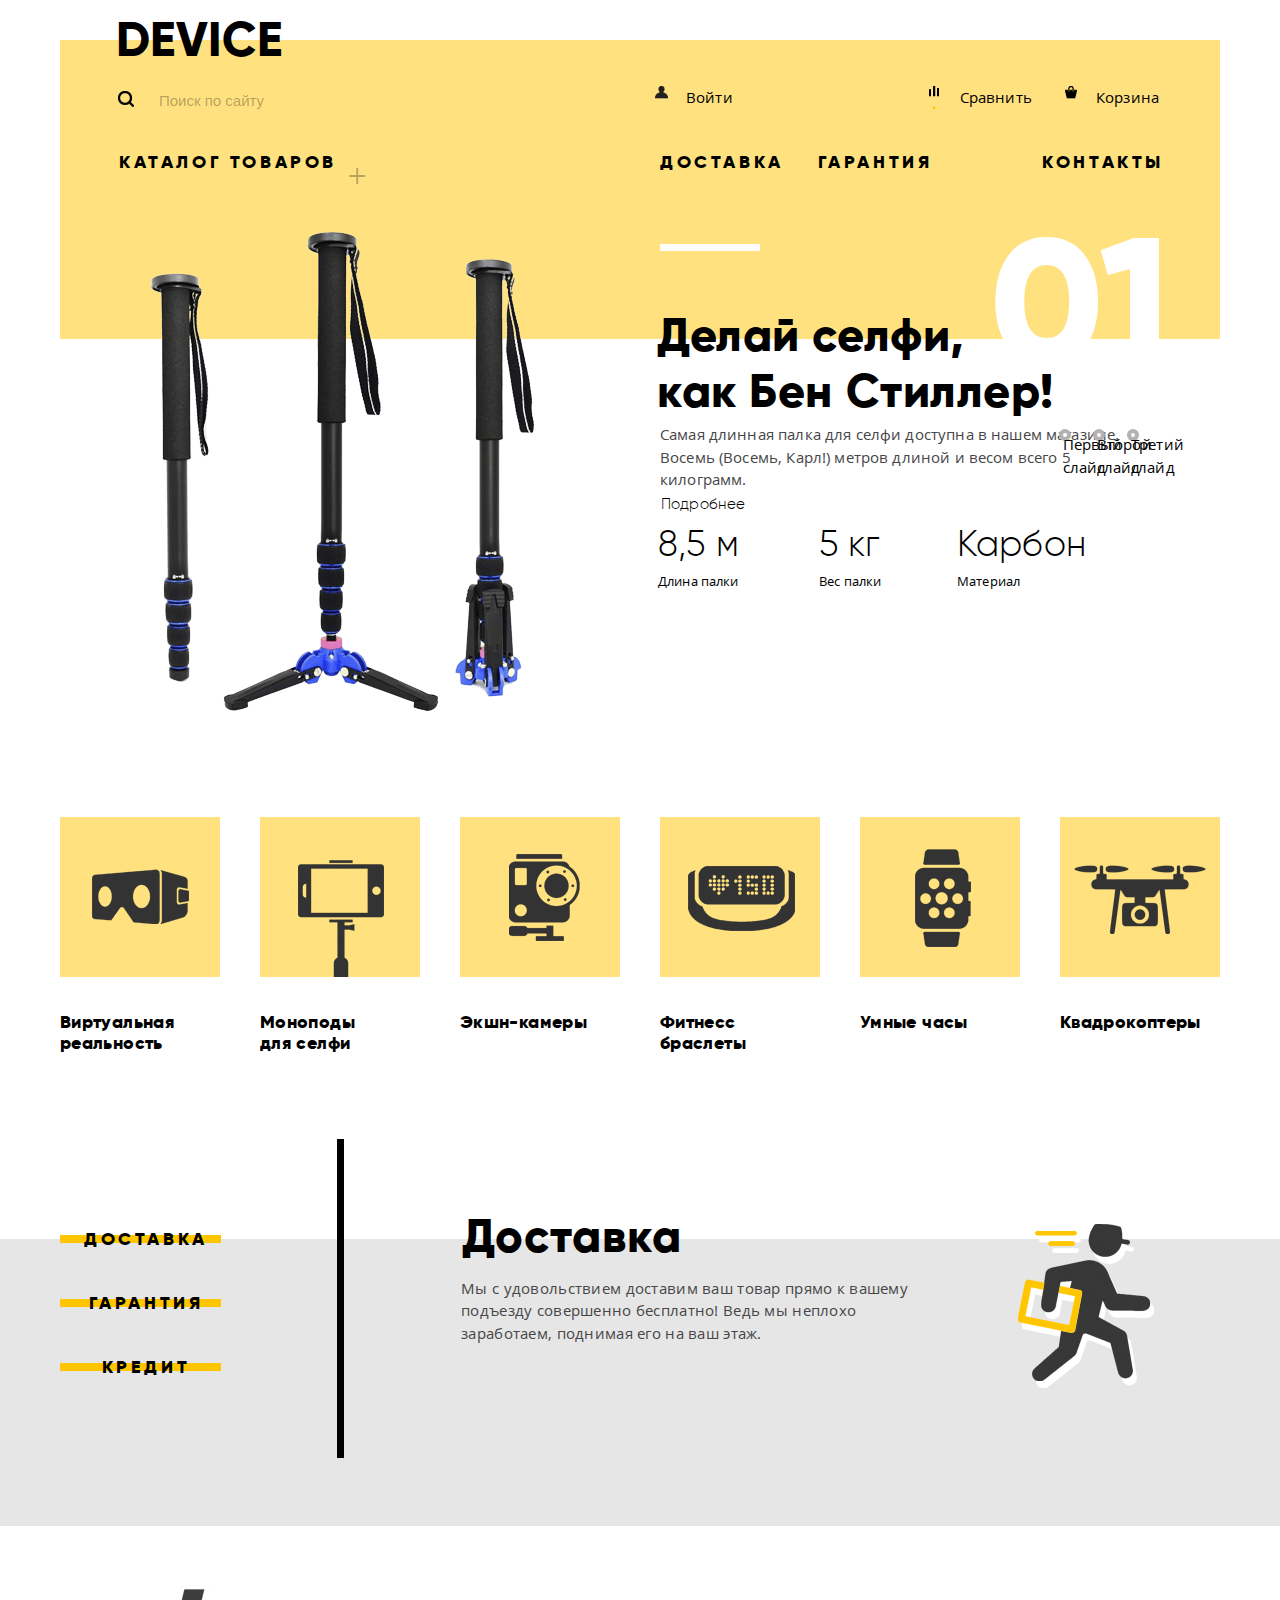
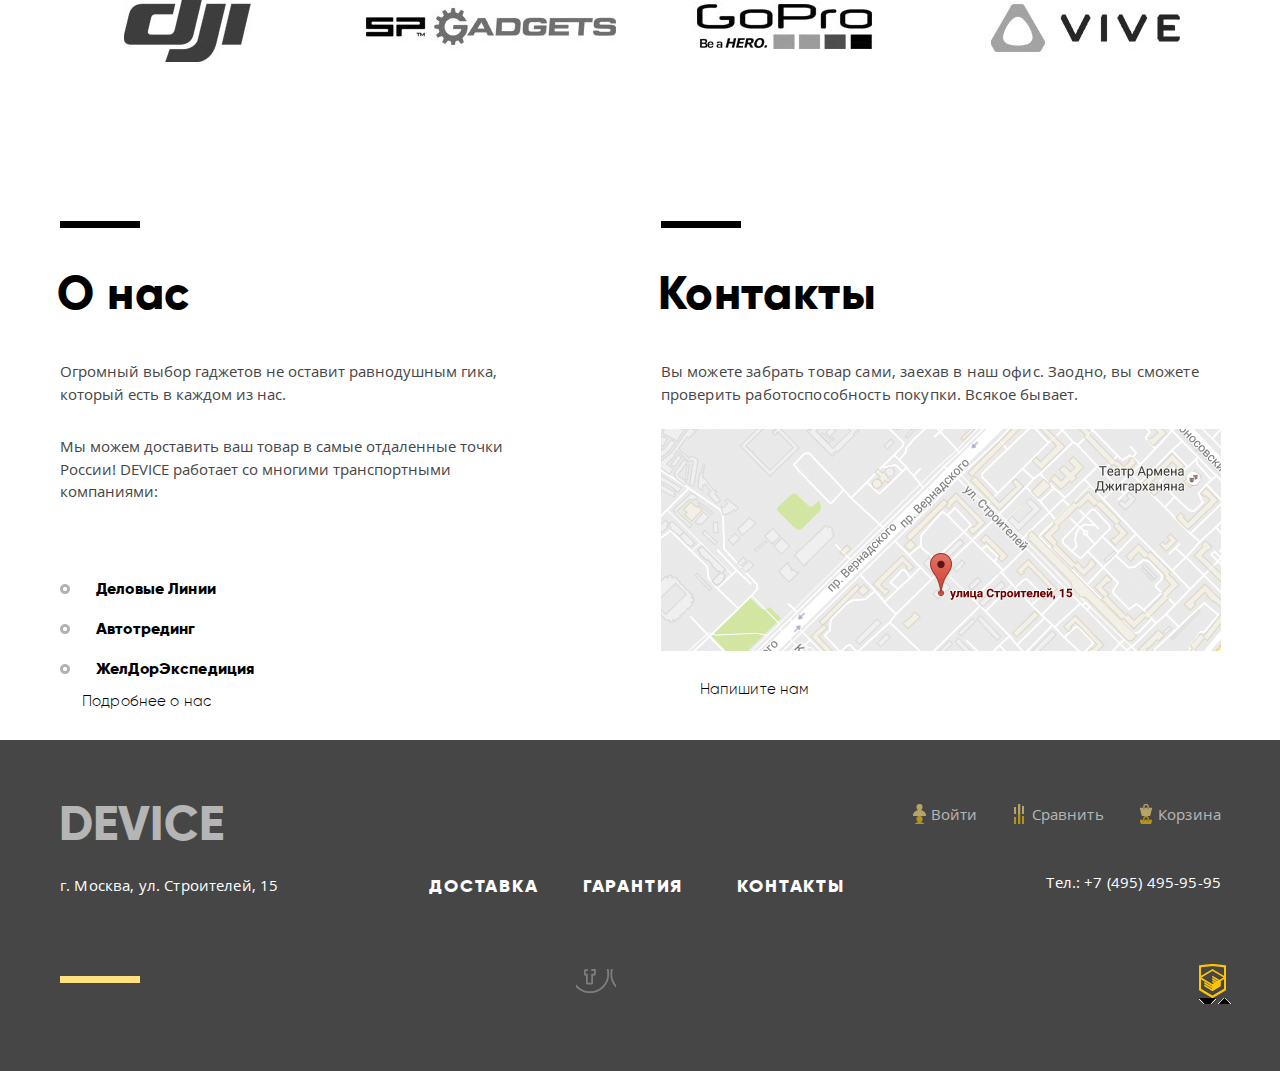
==== commit 7a7405a0: "Доделал" ====
--- a/index.html
+++ b/index.html
@@ -20,8 +20,9 @@
         </form>
         <div class="for-client">
           <a class="login" href="#" title="Авторизируйтесь на сайте">Войти</a>
-          <a class="compare" href="#" title="Рассмотрите детально преимущества">Сравнить</a>
-          <a class="basket" href="#" title="Оформить заказ">Корзина</a>
+           <a class="basket" href="#" title="Оформить заказ">Корзина</a>
+           <a class="compare" href="#" title="Рассмотрите детально преимущества">Сравнить</a>
+
         </div>
       </div>
       <nav class="main-nav">
--- a/css/style.css
+++ b/css/style.css
@@ -42,10 +42,6 @@
 }
 .visually-hidden {
   display: none;
-}
-
-* {
-  outline: 1px solid red;
 }
 
 /* Разметка тегов */
@@ -118,7 +114,7 @@
 }
 .sliders-goods {
   width: 1160px;
-  margin: 0 400px;
+  margin: 0 auto;
   position: relative;
 }
 .main-header .container {
@@ -141,7 +137,7 @@
   position: relative;
   margin-left: 5%;
   margin-right: 5%;
-  margin-top: 14px;
+  margin-top: -26px;
 }
 .client-menu .search-btn {
   visibility: hidden;
@@ -254,7 +250,7 @@
 .main-nav {
   margin-left: 59px;
   margin-right: 56px;
-  margin-top: 35px;
+  margin-top: 39px;
   padding-bottom: 29px;
   font-family: 'Gilroy', Arial, sans-serif;
   font-weight: 900;
@@ -312,7 +308,7 @@
   position: absolute;
   display: none;
   width: 1130px;
-  top: 130px;
+  top: 173px;
   left: 0px;
   background-color: #ffe27f;
   padding-top: 40px;
@@ -332,7 +328,7 @@
 }
 .marker {
   width: 100%;
-  height: 74px;
+  height: 95px;
 }
 .marker hr {
   width: 100px;
@@ -442,7 +438,7 @@
   border-radius: 50%;
   border: 4px solid rgba(0, 0, 0, 0.3);
   background-color: white;
-
+}
 .slider-buttons label:hover {
   border-color: rgba(0, 0, 0, 0.4);
 }
@@ -451,7 +447,7 @@
 }
 .btn:before {
   content: '';
-  position: absolute;
+  position: relative;
   display: inline-block;
   height: 6px;
   top: 16px;
@@ -706,6 +702,7 @@
   width: 1160px;
   margin: 0 20px;
   position: relative;
+  margin-top: 80px;
 }
 .about-us {
   display: inline-block;
@@ -916,7 +913,7 @@
 
 .logo {
   position: relative;
-  top: -15px;
+  top: -36px;
   margin-left: 56px;
   letter-spacing: 0.01em;
   font-family: 'Gilroy', Arial, sans-serif;
@@ -936,7 +933,7 @@
 .footer-logo:after {
   content: '';
   position: absolute;
-  top: 168px;
+  top: 167px;
   width: 80px;
   height: 7px;
   background-color: #ffe27f;
@@ -944,7 +941,7 @@
 .footer-logo a {
   display: inline-block;
   vertical-align: baseline;
-  margin-top: 0px;
+  margin-top: -21px;
   margin-left: -1px;
   font-family: 'Gilroy', Arial, sans-serif;
   font-weight: 900;
@@ -963,7 +960,8 @@
   color: rgba( 255, 198, 0, 0.3);
 }
 .address {
-  margin-top: 21px;
+  color: white;
+  margin-top: 14px;
   margin-bottom: 30px;
 }
 .inner .address {
@@ -972,7 +970,7 @@
 }
 .main-footer .footer-login {
   float: right;
-  margin-top: -6px;
+  margin-top: -4px;
   margin-right: -1px;
   text-align: right;
   opacity: 1;
@@ -999,7 +997,7 @@
   background-position: -136px -383px;
 }
 .footer-login a {
-  padding-left: 29px;
+  padding-left: 18px;
   margin-left: 32px;
   color: #ffffff;
   background-repeat: no-repeat;
@@ -1148,10 +1146,6 @@
 .logo-footer a:active {
   opacity: 0.3;
 }
-.address {
-  margin-top: 21px;
-  margin-bottom: 30px;
-}
 
 .main-footer .footer-login {
   float: right;
@@ -1162,16 +1156,17 @@
 }
 
 .phone {
+  color: white;
   text-align: right;
-  margin-top: 37px;
+  margin-top: 45px;
   margin-bottom: 30px;
 }
 .footer-menu {
   display: inline-block;
   vertical-align: baseline;
-  max-width: 530px;
-  margin-top: 49px;
-  margin-left: 99px;
+
+  margin-top: 64px;
+  margin-left: 83px;
   padding-bottom: 10px;
 }
 .inner .footer-menu {
@@ -1192,7 +1187,7 @@
   font-weight: 900;
   font-size: 18px;
   text-transform: uppercase;
-  letter-spacing: 0.2em;
+  letter-spacing: 0.1em;
   opacity: 1;
 }
 .menu-centre a:hover {
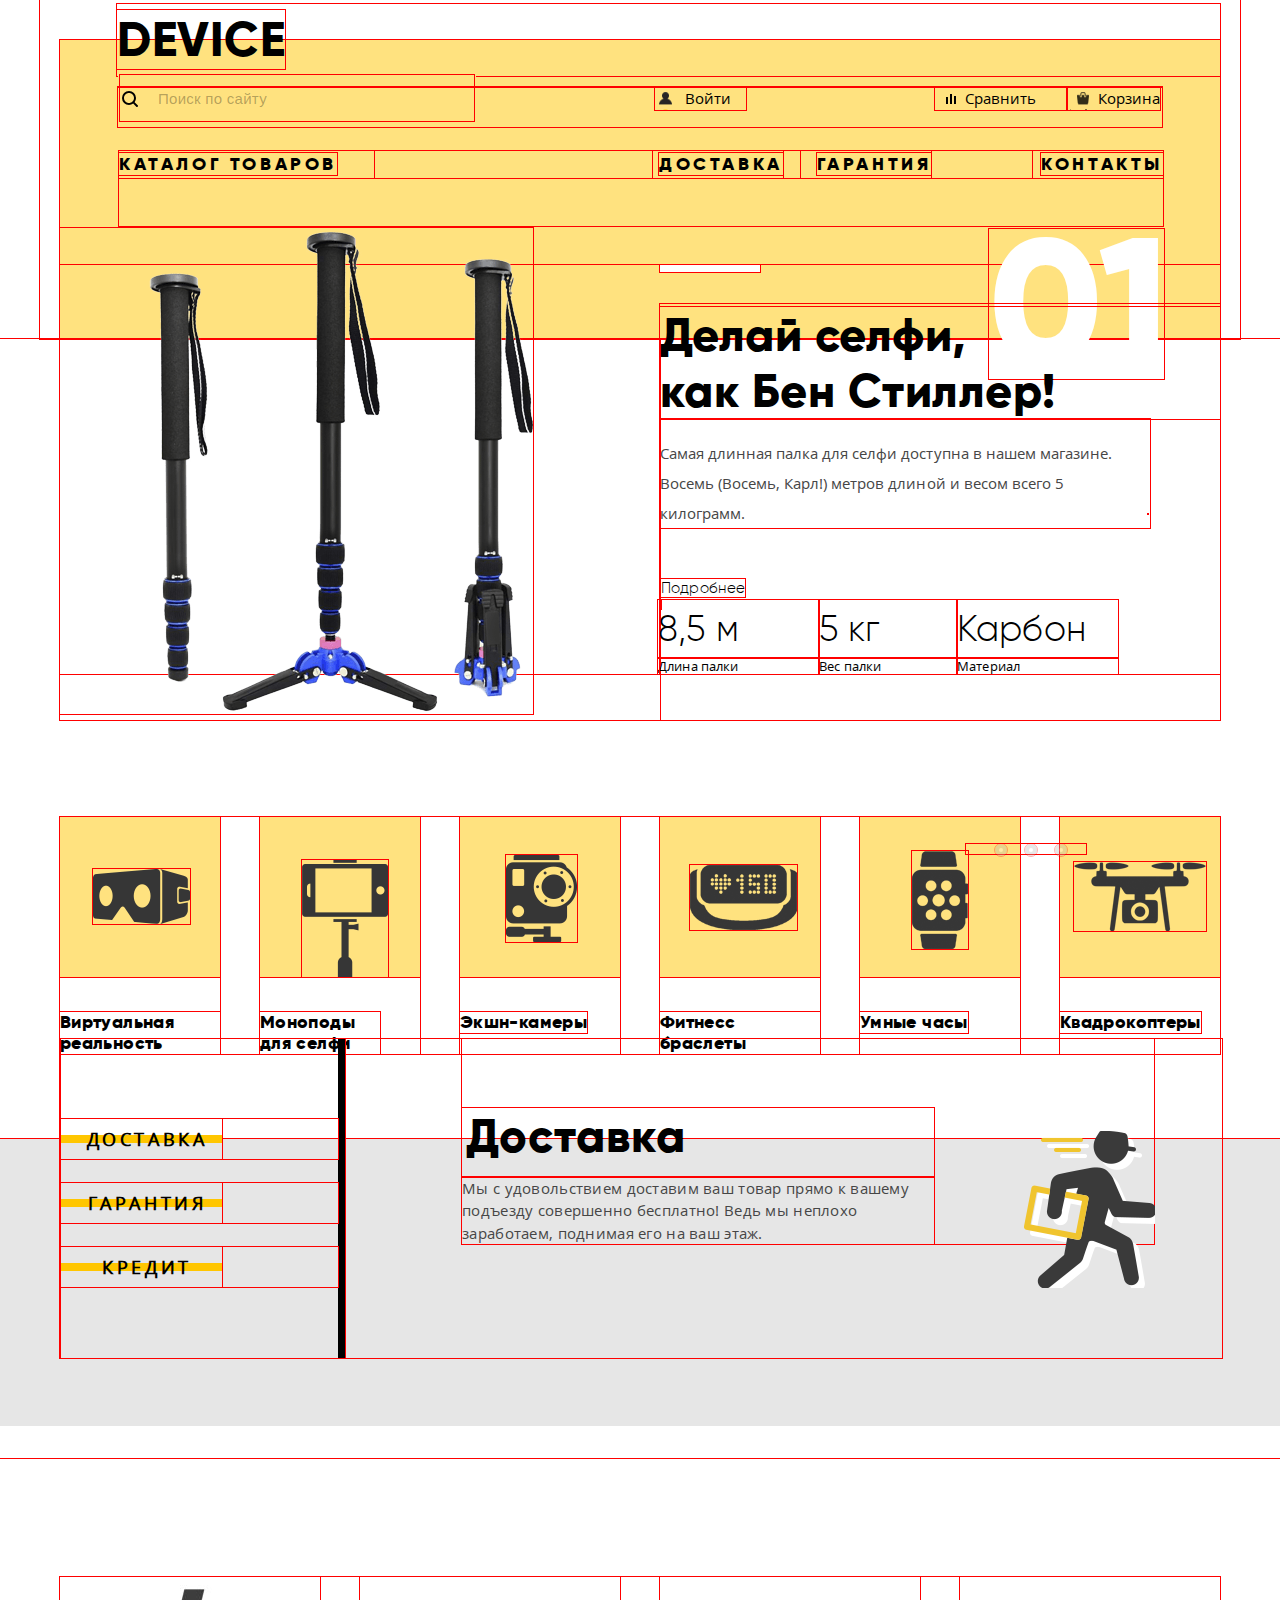
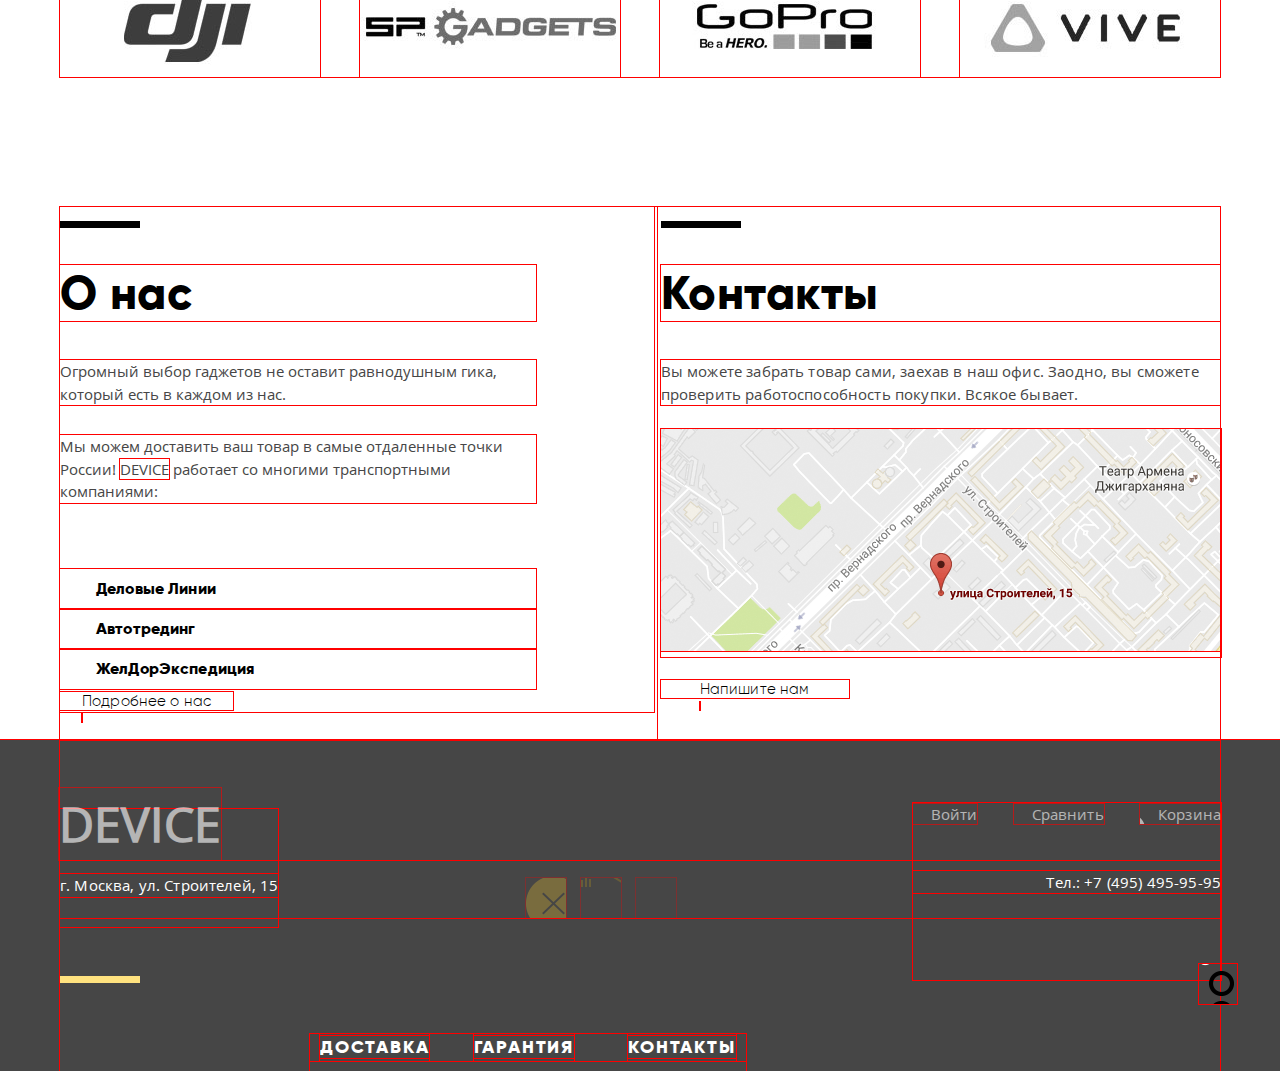
==== commit 4b4ac005: "Хедер в ПП" ====
--- a/index.html
+++ b/index.html
@@ -13,23 +13,21 @@
         <div class="logo">
             <a>DEVICE</a>
         </div>
-      <div class="client-menu clearfix">
-        <form class="search-form" action="https://echo.htmlacademy.ru" method="get">
-          <input class="search" type="search" placeholder="Поиск по сайту">
-          <button class="search-btn" type="submit" >Найти</button>
-        </form>
-        <div class="for-client">
-          <a class="login" href="#" title="Авторизируйтесь на сайте">Войти</a>
-           <a class="basket" href="#" title="Оформить заказ">Корзина</a>
-           <a class="compare" href="#" title="Рассмотрите детально преимущества">Сравнить</a>
-
-        </div>
-      </div>
-      <nav class="main-nav">
+        <div class="client-menu clearfix">
+          <form class="search-form" action="https://echo.htmlacademy.ru" method="get">
+            <input class="search" type="search" placeholder="Поиск по сайту">
+            <button class="search-btn" type="submit" >Найти</button>
+          </form>
+          <div class="for-client">
+            <a class="login" href="#" title="Авторизируйтесь на сайте">Войти</a>
+            <a class="basket" href="#" title="Оформить заказ">Корзина</a>
+            <a class="compare" href="#" title="Рассмотрите детально преимущества">Сравнить</a>
+          </div>
+        </div>
+        <nav class="main-nav">
           <ul class="level">
             <li class="first-name">
-              <a href="#">каталог товаров</a>
-
+              <a href="#">Каталог товаров</a>
               <div class="menu-catalog">
                 <ul>
                   <li><a href="#">Виртуальная реальность</a>
@@ -70,58 +68,57 @@
 
     <main>
       <section class="sliders-goods">
-
         <div class="slide slide-1">
-            <div class="slide-img">
-              <img src="img/slider-1.png" width="384" height="486" alt="Восьмиметровый, сцуко, монопод!">
-            </div>
-            <span class="number">01</span>
-            <div class="slide-description">
-              <h2>Делай селфи,<br>
-                  как Бен Стиллер!</h2>
-              <p>Самая длинная палка для селфи доступна в нашем магазине. Восемь (Восемь, Карл!) метров длиной и весом всего 5 килограмм.</p>
-              <a class="btn detail" href="#">Подробнее</a>
-              <table>
-                <col span="3">
-                <tr>
-                  <td>8,5 м</td>
-                  <td>5 кг</td>
-                  <td>Карбон</td>
-                </tr>
-                <tr>
-                  <th>Длина палки</th>
-                  <th>Вес палки</th>
-                  <th>Материал</th>
-                </tr>
-              </table>
-            </div>
-          </div>
-          <div class="slide slide-2">
-        <div class="slide-img">
-          <img src="img/slider-2.png" width="345" height="485" alt="Фото Фитнес браслеты">
-        </div>
-        <span class="number">02</span>
-        <div class="slide-description">
-          <h2>Худеем<br>
-              правильно!</h2>
-          <p>Мотивирующие фитнесс-браслеты помогут найти в себе силы не пропускать занятия и соблюдать диету.</p>
-          <a class="btn detail" href="#">Подробнее</a>
-          <table>
-            <col span="3">
-            <tr>
-              <td>48 часов</td>
-              <td></td>
-              <td></td>
-            </tr>
-            <tr>
-              <th>Без подзарядки</th>
-              <th></th>
-              <th></th>
-            </tr>
-          </table>
-        </div>
-      </div>
-      <div class="slide slide-3">
+          <div class="slide-img">
+            <img src="img/slider-1.png" width="384" height="486" alt="Восьмиметровый, сцуко, монопод!">
+          </div>
+          <span class="number">01</span>
+          <div class="slide-description">
+            <h2>Делай селфи,<br>
+                как Бен Стиллер!</h2>
+            <p>Самая длинная палка для селфи доступна в нашем магазине. Восемь (Восемь, Карл!) метров длиной и весом всего 5 килограмм.</p>
+            <a class="btn detail" href="#">Подробнее</a>
+            <table>
+              <col span="3">
+              <tr>
+                <td>8,5 м</td>
+                <td>5 кг</td>
+                <td>Карбон</td>
+              </tr>
+              <tr>
+                <th>Длина палки</th>
+                <th>Вес палки</th>
+                <th>Материал</th>
+              </tr>
+            </table>
+          </div>
+        </div>
+        <div class="slide slide-2">
+          <div class="slide-img">
+            <img src="img/slider-2.png" width="345" height="485" alt="Фото Фитнес браслеты">
+          </div>
+          <span class="number">02</span>
+          <div class="slide-description">
+            <h2>Худеем<br>
+                правильно!</h2>
+            <p>Мотивирующие фитнесс-браслеты помогут найти в себе силы не пропускать занятия и соблюдать диету.</p>
+            <a class="btn detail" href="#">Подробнее</a>
+            <table>
+              <col span="3">
+              <tr>
+                <td>48 часов</td>
+                <td></td>
+                <td></td>
+              </tr>
+              <tr>
+                <th>Без подзарядки</th>
+                <th></th>
+                <th></th>
+              </tr>
+            </table>
+          </div>
+        </div>
+        <div class="slide slide-3">
           <div class="slide-img">
             <img src="img/slider-3.png" width="526" height="334" alt="Фото Квадрокоптеры">
           </div>
@@ -157,50 +154,44 @@
           </div>
         </div>
       </section>
-
       <section class="popular">
+        <h2 class="visually-hidden">Популярные категории.</h2>
         <a href="#">
           <div class="popular-img">
             <img src="img/popular-1.png" width="97" height="55" alt="Виртуальная реальность">
           </div>
           <span>Виртуальная реальность</span>
         </a>
-
         <a class="down-flex" href="catalog.html">
           <div class="popular-img">
             <img src="img/popular-2.png" width="86" height="117" alt="Моноподы для селфи">
           </div>
           <span>Моноподы для селфи</span>
         </a>
-
         <a href="#">
           <div class="popular-img">
             <img src="img/popular-3.png" width="71" height="87" alt="Экшн-камеры">
           </div>
           <span>Экшн-камеры</span>
         </a>
-
         <a href="#">
           <div class="popular-img">
             <img src="img/popular-4.png" width="107" height="65" alt="Фитнесс браслеты">
           </div>
           <span>Фитнесс браслеты</span>
         </a>
-
         <a href="#">
           <div class="popular-img">
             <img src="img/popular-5.png" width="56" height="98" alt="Умные часы">
           </div>
           <span>Умные часы</span>
         </a>
-
         <a href="#">
           <div class="popular-img">
             <img src="img/popular-6.png" width="132" height="69" alt="Квадрокоптеры">
           </div> <span>Квадрокоптеры</span>
         </a>
       </section>
-
       <section class="services-slider">
         <div class="container">
           <input type="radio" id="btn-1" name="toggle" checked>
@@ -213,23 +204,20 @@
             </label>
             <label for="btn-3"><span>Кредит</span>
             </label>
-        </div>
-
-        <div class="service-item delivery">
+          </div>
+          <div class="service-item delivery">
             <h2>Доставка</h2>
             <p>Мы с удовольствием доставим ваш товар прямо к вашему подъезду совершенно бесплатно! Ведь мы неплохо заработаем, поднимая его на ваш этаж.</p>
-        </div>
-
-        <div class="service-item warranty">
+          </div>
+          <div class="service-item warranty">
             <h2>Гарантия</h2>
             <p>Если из-за возгорания купленного у нас товара у вас сгорит дом &mdash; не переживайте, мы дадим вам новый.<br>Товар, не дом, конечно же.</p>
-        </div>
-
-        <div class="service-item credit">
+          </div>
+          <div class="service-item credit">
             <h2>Кредит</h2>
             <p>Залезть в долговую яму стало проще! Кредитные консультанты подберут для вас наиболее выгодные условия кредита. Выгодные для нашего банка, разумеется.</p>
-        </div>
-      </div>
+          </div>
+        </div>
       </section>
 
       <section class="logotype-popular">
@@ -265,73 +253,35 @@
 
 
     <footer class="main-footer">
-        <div class="container">
-
-          <div class="footer-logo">
-            <a>DEVICE</a>
-            <p class="address">г. Москва, ул. Строителей, 15</p>
-          </div>
-
-          <div class="footer-login">
-            <a href="#">Войти</a>
-            <a href="#">Сравнить</a>
-            <a href="#">Корзина</a>
-            <p class="phone">Тел.: +7 (495) 495-95-95</p>
-            <a class="icon-academy" href="#">icon-academy</a>
-          </div>
-
-          <div class="footer-menu">
-            <ul class="menu-centre">
-              <li><a href="#">Доставка</a>
-              </li>
-              <li><a href="#">Гарантия</a>
-              </li>
-              <li><a href="#">Контакты</a>
-              </li>
-            </ul>
-
-            <div class="footer-social">
-              <a class="social-btn social-btn-fb" href="#">facebook</a>
-              <a class="social-btn social-btn-inst" href="#">instagram</a>
-              <a class="social-btn social-btn-twit" href="#">twiter</a>
-            </div>
-          </div>
-        </div>
-      </footer>
-    <!--
-    <footer class="footer">
-      <div>
-      <div class="logo-text">
-        <a class="logo logo-footer" href="index.html">DEVICE</a>
-        <div class="footer-user-block for-client">
-          <a class="footer-text" href="#">Войти</a>
-          <a class="footer-text" href="#">Сравнить</a>
-          <a class="footer-text" href="#">Корзина</a>
+      <div class="container">
+        <div class="footer-logo">
+          <a>DEVICE</a>
+          <p class="address">г. Москва, ул. Строителей, 15</p>
+        </div>
+        <div class="footer-login">
+          <a href="#">Войти</a>
+          <a href="#">Сравнить</a>
+          <a href="#">Корзина</a>
+          <p class="phone">Тел.: +7 (495) 495-95-95</p>
+          <a class="icon-academy" target="_blank" href="https://htmlacademy.ru/intensive/htmlcss">HTML Academy</a>
+        </div>
+        <div class="footer-social">
+          <a class="social-btn social-btn-fb" target="_blank" href="https://www.facebook.com/htmlacademy">facebook</a>
+          <a class="social-btn social-btn-inst" target="_blank" href="https://www.instagram.com/htmlacademy/">instagram</a>
+          <a class="social-btn social-btn-twit" target="_blank" href="https://twitter.com/htmlacademy-ru">twiter</a>
+        </div>
+        <div class="footer-menu">
+          <ul class="menu-centre">
+            <li><a href="#">Доставка</a>
+            </li>
+            <li><a href="#">Гарантия</a>
+            </li>
+            <li><a href="#">Контакты</a>
+            </li>
+          </ul>
         </div>
       </div>
-      <div class="services-social">
-        <p class="footer-text right">г. Москва, ул. Строителей, 15</p>
-        <ul class="footer-services">
-          <li><a class="footer-text" href="#">Доставка</a></li>
-          <li><a class="footer-text" href="#">Гарантия</a></li>
-          <li><a class="footer-text" href="#">Контакты</a></li>
-        </ul>
-        <p class="footer-text left">Тел.: +7 (495) 495-95-95</p>
-
-      </div>
-      <div>
-
-        <div>
-          <ul class="footer-social">
-          <li><a class="social-button footer-text" target="_blank" href="https://www.facebook.com/htmlacademy"><img src="#" alt="Мы в Фейсбук" width="50" height="50"></a></li>
-          <li><a class="social-button footer-text" target="_blank" href="https://www.instagram.com/htmlacademy/"><img src="#" alt="Мы в Инстаграм" width="50" height="50"></a></li>
-          <li><a class="social-button footer-text" target="_blank" href="https://twitter.com/htmlacademy-ru"><img src="#" alt="Мы в Твиттере" width="50" height="50"></a></li>
-          </ul>
-          <a class="copyright footer-text" target="_blank" href="https://htmlacademy.ru/intensive/htmlcss">HTML Academy</a>
-        </div>
-      </div>
-    </div>
-    </footer>-->
+    </footer>
 
     <div class="popup write-us">
       <form action="https://echo.htmlacademy.ru" method="post">
--- a/css/style.css
+++ b/css/style.css
@@ -27,8 +27,8 @@
   font-style: normal;
 }
 
-
 /* Глобальные к html */
+
 html {
   box-sizing: border-box;
 }
@@ -42,6 +42,9 @@
 }
 .visually-hidden {
   display: none;
+}
+* {
+  outline: 1px solid red;
 }
 
 /* Разметка тегов */
@@ -72,30 +75,39 @@
   font-size: 47px;
   font-weight: 800;
 }
-
-h3 {
-  font-size: 18px;
-  font-weight: 700;
-  text-transform: uppercase;
-}
 h6{
   font-size: 18px;
   font-weight: 700;
 }
-
 p {
   font-weight: 400;
   color: #464646;
 }
-
 strong{
   text-transform: uppercase;
 }
+
 /* Оглашение тегов и класов для которых нужен шрифт Gilroy */
-.popular, .footer-services, .price-filter-label, .price-filter-input, td, .logo, .logo-footer, .main-nav,h1, h2, h3, h6, .btn{
+
+.popular,
+.footer-services,
+.price-filter-label,
+.price-filter-input,
+.logo,
+.logo-footer,
+.main-nav,
+td,
+h1,
+h2,
+h3,
+h6,
+.about-us ul,
+.write-to-us label,
+.menu-catalog ul,
+.btn,
+.number {
   font-family: Gilroy, Arial, sans-serif;
 }
-
 .main-header .container {
   margin-top: 40px;
   background-color: #ffe27f;
@@ -117,41 +129,75 @@
   margin: 0 auto;
   position: relative;
 }
+.sliders-goods-controls {
+  position: absolute;
+  right: 62px;
+  top: 330px;
+  width: 120px;
+  height: 10px;
+  font-size: 0;
+  letter-spacing: 0;
+  text-align: center;
+  z-index: 2;
+}
+
+.sliders-goods-control {
+  display: inline-block;
+  vertical-align: top;
+  width: 10px;
+  height: 10px;
+  background: #ffffff;
+  border: 3px solid #000000;
+  border-radius: 50%;
+  margin-right: 23px;
+  opacity: 0.3;
+  cursor: pointer;
+}
+.sliders-goods-control:last-child {
+  margin-right: 0;
+}
+.sliders-goods-control:hover {
+  opacity: 0.4;
+}
+.sliders-goods-control:active {
+  opacity: 1;
+}
 .main-header .container {
   margin-top: 40px;
   background-color: #ffe27f;
 }
-.services-slider, {
+.services-slider {
   margin: 0 auto;
   position: relative;
   top: -100px;
   padding-left: 2px;
 }
 .main-navigation input:focus {
-  color: rgba( 0, 0, 0, 1);
-  border-bottom: 2px solid black;
+  color: /*rgba( 0, 0, 0, 1);*/#000;
+  border-bottom: 2px solid #000;
   outline: none;
 }
-
 .client-menu {
   position: relative;
   margin-left: 5%;
   margin-right: 5%;
-  margin-top: -26px;
+  height: 24px;
+  padding-bottom: 16px;
+  margin-top: -25px;
 }
 .client-menu .search-btn {
   visibility: hidden;
   display: inline-block;
   vertical-align: baseline;
   position: absolute;
-  left: 355px;
+  left: 356px;
   bottom: 4px;
-  width: 80px;
-  height: 45px;
+  width: 85px;
+  height: 49px;
   background-color: transparent;
   background-image: none;
   border: 2px solid black;
-  padding-left: 0;
+  padding-left: 4px;
 }
 .client-menu input:focus {
   color: rgba( 0, 0, 0, 1);
@@ -172,20 +218,23 @@
 .client-menu a {
   display: inline-block;
   vertical-align: baseline;
-  margin-right: 3px;
-  padding-left: 31px;
+  margin-right: 2px;
+  padding-left: 30px;
   background-repeat: no-repeat;
-  background-position: 5px 8px;
+  background-position: 11px 7px;
 }
 .client-menu .login {
   float: left;
-  margin-left: 182px;
+  margin-left: 179px;
   padding-right: 15px;
   max-width: 184px;
   overflow: hidden;
   text-overflow: clip;
   background-image: url(../img/spritesheet.png);
-  background-position: -156px -195px;
+  background-position: -142px -500px;
+}
+.for-client {
+  letter-spacing: 0.001em;
 }
 .inner .logout {
   padding-left: 4px;
@@ -193,27 +242,28 @@
 .client-menu .compare {
   float: right;
   padding-right: 30px;
-  background-image: url(../img/spritesheet.png);
-  background-position: -156px -284px;
+  background-image: url(../img/compare.svg);/*
+  background-position: -84px -687px;*/
 }
 .client-menu .basket {
   float: right;
   background-image: url(../img/spritesheet.png);
-  background-position: -156px -231px;
-}
-
+  background-position: -139px -662px;
+}
 .search {
   float: left;
-  width: 355px;
+  width: 358px;
+  height: 50px;
   font-size: 15px;
-  padding-left: 41px;
-  margin-top: 5px;
+  padding-left: 40px;
+  margin-top: -14px;
   border: none;
   background-color: #ffe27f;
-  background-image: url(../img/spritesheet.png);
+  background-image: url(../img/search.svg);
   background-repeat: no-repeat;
-  background-position: -136px -426px;
+  background-position: 4px 18px;
   color: rgba( 0, 0, 0, 0.3);
+  letter-spacing: 0.018em;
 }
 .search::-webkit-input-placeholder {
   color: rgba( 0, 0, 0, 0.3);
@@ -242,24 +292,17 @@
 .search:focus:-ms-input-placeholder {
   color: rgba( 0, 0, 0, 1);
 }
-
-
-
-
-
-.main-nav {
+.main-nav {/*edited in index*/
   margin-left: 59px;
-  margin-right: 56px;
-  margin-top: 39px;
-  padding-bottom: 29px;
-  font-family: 'Gilroy', Arial, sans-serif;
+  margin-right: 57px;
+  margin-top: 24px;
+  padding-bottom: 48px;
   font-weight: 900;
   font-size: 18px;
   color: black;
   text-transform: uppercase;
   letter-spacing: 0.2em;
 }
-
 .level {
   text-align: right;
   padding-left: 0;
@@ -268,6 +311,10 @@
   display: inline-block;
   vertical-align: baseline;
   width: 130px;
+  background-position: 230px 5px;
+  background-image: url(../img/plus1.svg);
+  background-repeat: no-repeat;
+  color: #aaaaaa;
 }
 .level>li:first-child {
   float: left;
@@ -280,7 +327,6 @@
 .level>li:last-child {
   margin-left: 93px;
 }
-
 .first-name:hover .menu-catalog {
   display: inline-block;
   vertical-align: baseline;
@@ -290,7 +336,6 @@
   vertical-align: baseline;
 }
 .first-name:after {
-  content: '+';
   position: absolute;
   padding-left: 10px;
   font-size: 38px;
@@ -308,12 +353,12 @@
   position: absolute;
   display: none;
   width: 1130px;
-  top: 173px;
+  top: 139px;
   left: 0px;
   background-color: #ffe27f;
   padding-top: 40px;
   padding-left: 20px;
-  padding-bottom: 35px;
+  padding-bottom: 14px;
   z-index: 10;
   font-size: 15px;
   font-weight: 300;
@@ -325,10 +370,16 @@
   list-style: none;
   vertical-align: top;
   margin-left: 40px;
+  margin-right: 16px;
+  letter-spacing: 0.001em;
+}
+.menu-catalog li {
+  padding-top: 2px;
+  padding-bottom: 12px;
 }
 .marker {
   width: 100%;
-  height: 95px;
+  height: 74px;
 }
 .marker hr {
   width: 100px;
@@ -338,26 +389,24 @@
   border: none;
   background-color: #ffffff;
 }
-
 main {
   width: 100%;
   display: flex;
   flex-wrap: wrap;
   justify-content: center;
 }
-main h2 {
-  font-family: 'Gilroy', Arial, sans-serif;
+main h2 {/*
+  font-family: 'Gilroy', Arial, sans-serif; color: #f00;*/
   font-size: 47px;
   line-height: 56px;
   font-weight: 900;
   margin: 0;
-  margin-left: -3px;
+  margin-left: 0px;
   margin-top: 3px;
-  letter-spacing: 0.012em;
-}
-
+  letter-spacing: 0.01em;
+}
 .slide-1 img {
-  padding-left: 90px;
+  padding-left: 89px;
   margin-top: -111px;
   position: relative;
 }
@@ -376,19 +425,20 @@
   vertical-align: top;
   margin-top: -35px;
   opacity: 0.999;
+  width: 560px;
 }
 .slide-description p {
-  padding-top: 4px;
-  width: 485px;
-  margin-bottom: 1px;
-  letter-spacing: 0.01em;
+  padding-top: 19px;
+  line-height: 30px;
+  width: 490px;
+  margin-bottom: 48px;
+  letter-spacing: 0.001em;
 }
 .number {
   position: absolute;
-  right: 55px;
+  right: 56px;
   top: -110px;
   width: 175px;
-  font-family: 'Gilroy', Arial, sans-serif;
   font-size: 180px;
   font-weight: 900;
   line-height: 150px;
@@ -397,8 +447,6 @@
 .slide-description .btn {
   margin-left: 1px;
 }
-
-
 .slide-description table {
   margin-left: -2px;
   table-layout: fixed;
@@ -406,7 +454,6 @@
   text-align: left;
 }
 .slide-description td {
-  font-family: 'Gilroy', Arial, sans-serif;
   font-size: 36px;
   line-height: 58px;
 }
@@ -414,7 +461,6 @@
   width: 138px;
 }
 .slide-description th {
-  font-family: 'Open Sans', Arial, sans-serif;
   font-size: 13px;
   line-height: 16px;
 }
@@ -437,7 +483,7 @@
   height: 4px;
   border-radius: 50%;
   border: 4px solid rgba(0, 0, 0, 0.3);
-  background-color: white;
+  background-color: #fff;
 }
 .slider-buttons label:hover {
   border-color: rgba(0, 0, 0, 0.4);
@@ -527,11 +573,11 @@
   align-items: flex-end;
 }
 .popular span {
-  display: inline-block;
-  font-family: 'Gilroy', Arial, sans-serif;
+  display: inline-block;/*
+  font-family: 'Gilroy', Arial, sans-serif; color: #F00;*/
   font-weight: 900;
   font-size: 18px;
-  color: black;
+  color: #000;
   line-height: 21px;
   vertical-align: top;
   letter-spacing: 0.020em;
@@ -568,11 +614,11 @@
 }
 .services-slider label {
   display: block;
-  margin-bottom: 24px;
-  font-family: 'Gilroy', Arial, sans-serif;
+  margin-bottom: 24px;/*
+  font-family: 'Gilroy', Arial, sans-serif; color: #F00;*/
   font-weight: 900;
   font-size: 18px;
-  color: black;
+  color: #000;
   text-transform: uppercase;
   letter-spacing: 0.2em;
 }
@@ -648,7 +694,6 @@
     background-image: url(../img/spritesheet.png);
     background-repeat: no-repeat;
 }
-
 .service-item h2 {
     padding-bottom: 13px;
     padding-left: 4px;
@@ -673,7 +718,6 @@
 .logo-1:hover {
   background: url(../img/logo-1_hover.jpg);
 }
-
 .logo-2 {
   background: url(../img/logo-2.jpg);
   width: 260px;
@@ -681,7 +725,6 @@
 .logo-2:hover {
   background: url(../img/logo-2_hover.jpg);
 }
-
 .logo-3 {
   width: 260px;
   background: url(../img/logo-3.jpg);
@@ -689,7 +732,6 @@
 .logo-3:hover {
   background: url(../img/logo-3_hover.jpg);
 }
-
 .logo-4 {
   width: 260px;
   background: url(../img/logo-4.jpg);
@@ -697,7 +739,6 @@
 .logo-4:hover {
   background: url(../img/logo-4_hover.jpg);
 }
-
 .contact-info {
   width: 1160px;
   margin: 0 20px;
@@ -719,7 +760,7 @@
   vertical-align: baseline;
   width: 80px;
   height: 7px;
-  background-color: #000000;
+  background-color: #000;
 }
 .about-us h2,
 .contacts h2 {
@@ -732,8 +773,8 @@
 }
 .about-us ul {
   padding: 0;
-  margin-top: 66px;
-  font-family: 'Gilroy', Arial, sans-serif;
+  margin-top: 66px;/*
+  font-family: 'Gilroy', Arial, sans-serif; color: #f00;*/
   font-size: 16px;
   font-weight: 900;
 }
@@ -754,7 +795,6 @@
   background-image: url(../img/spritesheet.png);
   background-repeat: no-repeat;
 }
-
 .about-us .btn {
   margin-top: 38px;
   padding-left: 22px;
@@ -791,19 +831,15 @@
   margin-left: -480px;
   box-shadow: 0 10px 20px 5px rgba(0, 0, 0, 0.5);
 }
-
 .contacts-map-show, .write-to-us-show {
   display: block;
   animation: cartoon 1.5s;
 }
-
 .modal-error {
 animation: shake 0.6s;
 }
-
-
 .write-to-us {
-  background-color: white;
+  background-color: #fff;
   width: 760px;
   height: 359px;
   padding: 100px;
@@ -813,8 +849,8 @@
 .write-to-us label {
   width: 360px;
   display: inline-block;
-  vertical-align: baseline;
-  font-family: 'Gilroy', Arial, sans-serif;
+  vertical-align: baseline;/
+  font-family: 'Gilroy', Arial, sans-serif;/* color: #f00;*/
   font-size: 18px;
   font-weight: 900;
 }
@@ -823,19 +859,19 @@
 }
 .write-to-us p {
   margin-top: 40px;
-  font-family: 'Gilroy', Arial, sans-serif;
+  font-family: Gilroy, Arial, sans-serif;
   font-size: 18px;
   font-weight: 900;
 }
 .write-to-us input,
 .write-to-us textarea {
-  padding-left: 20px;
-  font-family: 'Open Sans', Arial, sans-serif;
+  padding-left: 20px;/*
+  font-family: 'Open Sans', Arial, sans-serif; color: #f00;*/
   font-size: 14px;
   font-weight: 500;
   line-height: 50px;
   background-color: #f3f3f3;
-  color: black;
+  color: #000;
   border: none;
   overflow: hidden;
 }
@@ -879,7 +915,7 @@
   right: 22px;
   border-radius: 50%;
   background-color: #ffc600;
-  border: 1px solid #ffc600;
+  border: 1px solid #fdc303;
   opacity: 0.5;
   font-size: 0;
 }
@@ -891,7 +927,7 @@
   height: 3px;
   left: 10px;
   top: 25px;
-  background-color: white;
+  background-color: #fff;
 }
 .btn-close:before {
   transform: rotate(45deg)
@@ -906,20 +942,14 @@
 .btn-close:active::after {
   opacity: 0.4;
 }
-
-
-
-
-
 .logo {
   position: relative;
   top: -36px;
-  margin-left: 56px;
-  letter-spacing: 0.01em;
-  font-family: 'Gilroy', Arial, sans-serif;
+  margin-left: 57px;
+  letter-spacing: 0.015em;
   font-weight: 900;
   font-size: 48px;
-  color: black;
+  color: #000;
 }
 .inner .logo {
   top: -13px;
@@ -942,8 +972,8 @@
   display: inline-block;
   vertical-align: baseline;
   margin-top: -21px;
-  margin-left: -1px;
-  font-family: 'Gilroy', Arial, sans-serif;
+  margin-left: -1px;/*
+  font-family: 'Gilroy', Arial, sans-serif; color: #f00;*/
   font-weight: 900;
   font-size: 48px;
   color: #ffe27f;
@@ -960,7 +990,7 @@
   color: rgba( 255, 198, 0, 0.3);
 }
 .address {
-  color: white;
+  color: #fff;
   margin-top: 14px;
   margin-bottom: 30px;
 }
@@ -1028,7 +1058,6 @@
   background-image: url(../img/spritesheet.png);
   background-position: -156px -243px;
 }
-
 .menu-centre a:active {
   opacity: 0.3;
 }
@@ -1045,7 +1074,6 @@
   background-repeat: no-repeat;
   background-image: url(../img/spritesheet.png);
   background-position: -0px -547px;
-
   font-size: 0;
   opacity: 0.3;
 }
@@ -1063,23 +1091,22 @@
   background-image: url(../img/spritesheet.png);
   background-position: -78px -547px;
 }
-
 .form {
-    display: inline-block;
-    width: 201px;
-    text-align: left;
-    padding-right: 68px;
-    padding-top: 42px;
+  display: inline-block;
+  width: 201px;
+  text-align: left;
+  padding-right: 68px;
+  padding-top: 42px;
 }
 .form h3 {
-    margin-top: 26px;
-    margin-bottom: 0;
-    padding: 10px 0;
-    border-top: 2px solid #000000;
-    font-family: 'Gilroy', Arial, sans-serif;
-    font-size: 18px;
-    line-height: 26px;
-    font-weight: 900;
+  margin-top: 26px;
+  margin-bottom: 0;
+  padding: 10px 0;
+  border-top: 2px solid #000;/*
+  font-family: 'Gilroy', Arial, sans-serif; color: #f00;*/
+  font-size: 18px;
+  line-height: 26px;
+  font-weight: 900;
 }
 .form .btn {
   margin-left: -1px;
@@ -1090,7 +1117,6 @@
   display: inline-block;
   vertical-align: baseline;
 }
-
 
 /* FOOTER!!! */
 
@@ -1133,20 +1159,18 @@
   vertical-align: baseline;
   margin-top: 0px;
   margin-left: -1px;
-  font-family: 'Gilroy', Arial, sans-serif;
+  font-family: Gilroy, Arial, sans-serif;
   font-weight: 900;
   font-size: 48px;
   color: #ffe27f;
   opacity: 1;
 }
-
 .logo-footer a:hover {
   opacity: 0.6;
 }
 .logo-footer a:active {
   opacity: 0.3;
 }
-
 .main-footer .footer-login {
   float: right;
   margin-top: -6px;
@@ -1154,9 +1178,8 @@
   text-align: right;
   opacity: 1;
 }
-
 .phone {
-  color: white;
+  color: #fff;
   text-align: right;
   margin-top: 45px;
   margin-bottom: 30px;
@@ -1164,7 +1187,6 @@
 .footer-menu {
   display: inline-block;
   vertical-align: baseline;
-
   margin-top: 64px;
   margin-left: 83px;
   padding-bottom: 10px;
@@ -1183,7 +1205,7 @@
 }
 .menu-centre a {
   color: #ffffff;
-  font-family: 'Gilroy', Arial, sans-serif;
+  font-family: Gilroy, Arial, sans-serif;/* color: #f00;*/
   font-weight: 900;
   font-size: 18px;
   text-transform: uppercase;
@@ -1209,7 +1231,6 @@
   background-repeat: no-repeat;
   background-image: url(../img/spritesheet.png);
   background-position: -5px -561px;
-
   font-size: 0;
   opacity: 0.3;
 }
@@ -1227,13 +1248,15 @@
   background-image: url(../img/spritesheet.png);
   background-position: -5px -825px;
 }
-    /* END FOOTER!!! */
-    /* Навигация по стр (бредкрамбс и пагинация) */
+  /* END FOOTER!!! */
+
+  /* Навигация по стр (бредкрамбс и пагинация) */
+
 .breadcrumbs-start {
-    padding-left: 60px;
-    padding-top: 33px;
-    background-color: #ffffff;
-    letter-spacing: 0.04em;
+  padding-left: 60px;
+  padding-top: 33px;
+  background-color: #ffffff;
+  letter-spacing: 0.04em;
 }
 .breadcrumbs {
   font-size: 13px;
@@ -1285,17 +1308,16 @@
 .pagination-active {
   color: #000;
 }
+
       /* Конец навигации по стр (бредкрамбс и пагинация) */
 
-
-.inner h1 {
-  font-family: 'Gilroy', Arial, sans-serif;
+.inner h1 {/*
+  font-family: Gilroy, Arial, sans-serif; color: #f00;*/
   font-size: 47px;
   line-height: 56px;
   font-weight: 900;
   margin: 0;
 }
-
 .inner-container {
   flex-grow: 1;
   margin-bottom: -5px;
@@ -1316,16 +1338,16 @@
 
 }
 .filters h2 {
-    display: inline-block;
-    text-align: right;
-    padding-right: 180px;
-    padding-top: 7px;
-    padding-bottom: 7px;
-    font-family: 'Gilroy', Arial, sans-serif;
-    font-weight: 900;
-    font-size: 16px;
-    text-transform: uppercase;
-    letter-spacing: 0.2em;
+  display: inline-block;
+  text-align: right;
+  padding-right: 180px;
+  padding-top: 7px;
+  padding-bottom: 7px;/*
+  font-family: Gilroy, Arial, sans-serif; color: #f00;*/
+  font-weight: 900;
+  font-size: 16px;
+  text-transform: uppercase;
+  letter-spacing: 0.2em;
 }
 .filters .btn {
   margin-top: 27px;
@@ -1341,12 +1363,13 @@
   margin-top: 26px;
   margin-bottom: 0;
   padding: 10px 0;
-  border-top: 2px solid #000000;
-  font-family: 'Gilroy', Arial, sans-serif;
+  border-top: 2px solid #000;/*
+  font-family: Gilroy, Arial, sans-serif;*/
   font-size: 18px;
   line-height: 26px;
   font-weight: 900;
 }
+
 /*  Start Range filter  */
 
 .range-filter {
@@ -1377,7 +1400,7 @@
   cursor: pointer;
   border: 3px solid #000;
   border-radius: 50%;
-  background: #ffffff;
+  background: #fff;
 }
 .range-controls .toggle:active {
   background-color: #63b000;
@@ -1401,14 +1424,15 @@
   width: 44%;
   opacity: 0.2;
 }
-.price-controls input {
-  font-family: 'Gilroy', Arial, sans-serif;
+.price-controls input {/*
+  font-family: Gilroy, Arial, sans-serif; color: #f00;*/
   font-size: 14px;
   width: 33px;
   color: #283136;
   border: none;
   background: #f1f1f1;
 }
+
 /*  End Range filter  */
 
 .color,
@@ -1488,7 +1512,7 @@
   height: 5px;
   left: 6px;
   margin-top: 11px;
-  border: 2px solid black;
+  border: 2px solid #000;
   border-radius: 50%;
 }
 .form .btn {
@@ -1519,8 +1543,8 @@
   padding-left: 73px;
   padding-right: 46px;
   padding-top: 7px;
-  padding-bottom: 7px;
-  font-family: 'Gilroy', Arial, sans-serif;
+  padding-bottom: 7px;/*
+  font-family: Gilroy, Arial, sans-serif; color: #f00;*/
   font-weight: 900;
   font-size: 16px;
   text-transform: uppercase;
@@ -1533,8 +1557,8 @@
 .sorting label {
   margin-right: 23px;
   cursor: pointer;
-  letter-spacing: 0;
-  font-family: 'Open Sans', Arial, sans-serif;
+  letter-spacing: 0;/*
+  font-family: 'Open Sans', Arial, sans-serif; color: #f00;*/
   color: rgba(0, 0, 0, 0.3);
 }
 .sorting label:hover {
@@ -1569,19 +1593,18 @@
   opacity: 0.2;
 }
 .keys-updown a:hover {
-opacity: 0.4;
+  opacity: 0.4;
 }
 .keys-updown a:active {
-opacity: 1;
-}
-
+  opacity: 1;
+}
 .keys-updown a:last-child {
   background-image: url(../img/spritesheet.png);
   background-position: -5px -5px;
 }
 .items {
   padding-top: 58px;
-  padding-left: 37px;
+  padding-left: 30px;
   vertical-align: top;
 }
 .item {
@@ -1596,25 +1619,23 @@
 .item:hover .item-hover {
   display: block;
 }
-
 .new:before{
-content: 'NEW';
-display: block;
-position: absolute;
-right: 27px;
-top: 29px;
-width: 56px;
-height: 42px;
-border: 2px solid rgba(0,0,0,0.1);
-border-radius: 50%;
-
-padding-top: 14px;
-text-align: center;
-color: rgba(0,0,0,0.2);
-font-family: 'Gilroy', Arial, sans-serif;
-font-weight: 900;
-font-size: 14px;
-text-transform: uppercase;
+  content: 'NEW';
+  display: block;
+  position: absolute;
+  right: 27px;
+  top: 29px;
+  width: 56px;
+  height: 42px;
+  border: 2px solid rgba(0,0,0,0.1);
+  border-radius: 50%;
+  padding-top: 14px;
+  text-align: center;
+  color: rgba(0,0,0,0.2);
+  font-family: 'Gilroy', Arial, sans-serif;
+  font-weight: 900;
+  font-size: 14px;
+  text-transform: uppercase;
 }
 
 .item .item-hover {
@@ -1639,7 +1660,7 @@
   height: 40px;
   background-image: linear-gradient(to bottom, rgba(255, 255, 255, 0) 16px, #ffc600 16px, #ffc600 24px, rgba(255, 255, 255, 0) 24px);
   color: black;
-  font-family: 'Gilroy', Arial, sans-serif;
+  font-family: Gilroy, Arial, sans-serif;/* color: #f00;*/
   font-weight: 900;
   font-size: 18px;
   letter-spacing: 0.2em;
@@ -1675,7 +1696,7 @@
   display: inline-block;
   vertical-align: top;
   width: 270px;
-  font-family: 'Gilroy', Arial, sans-serif;
+  font-family: Gilroy, Arial, sans-serif;/* color: #f00;*/
   font-weight: 900;
   font-size: 18px;
   line-height: 21px;
@@ -1700,7 +1721,7 @@
   line-height: 70px;
   text-align: center;
   background-color: #ebebeb;
-  font-family: 'Gilroy', Arial, sans-serif;
+  font-family: Gilroy, Arial, sans-serif;/* color: #f00;*/
   font-weight: 900;
   font-size: 16px;
   text-transform: uppercase;
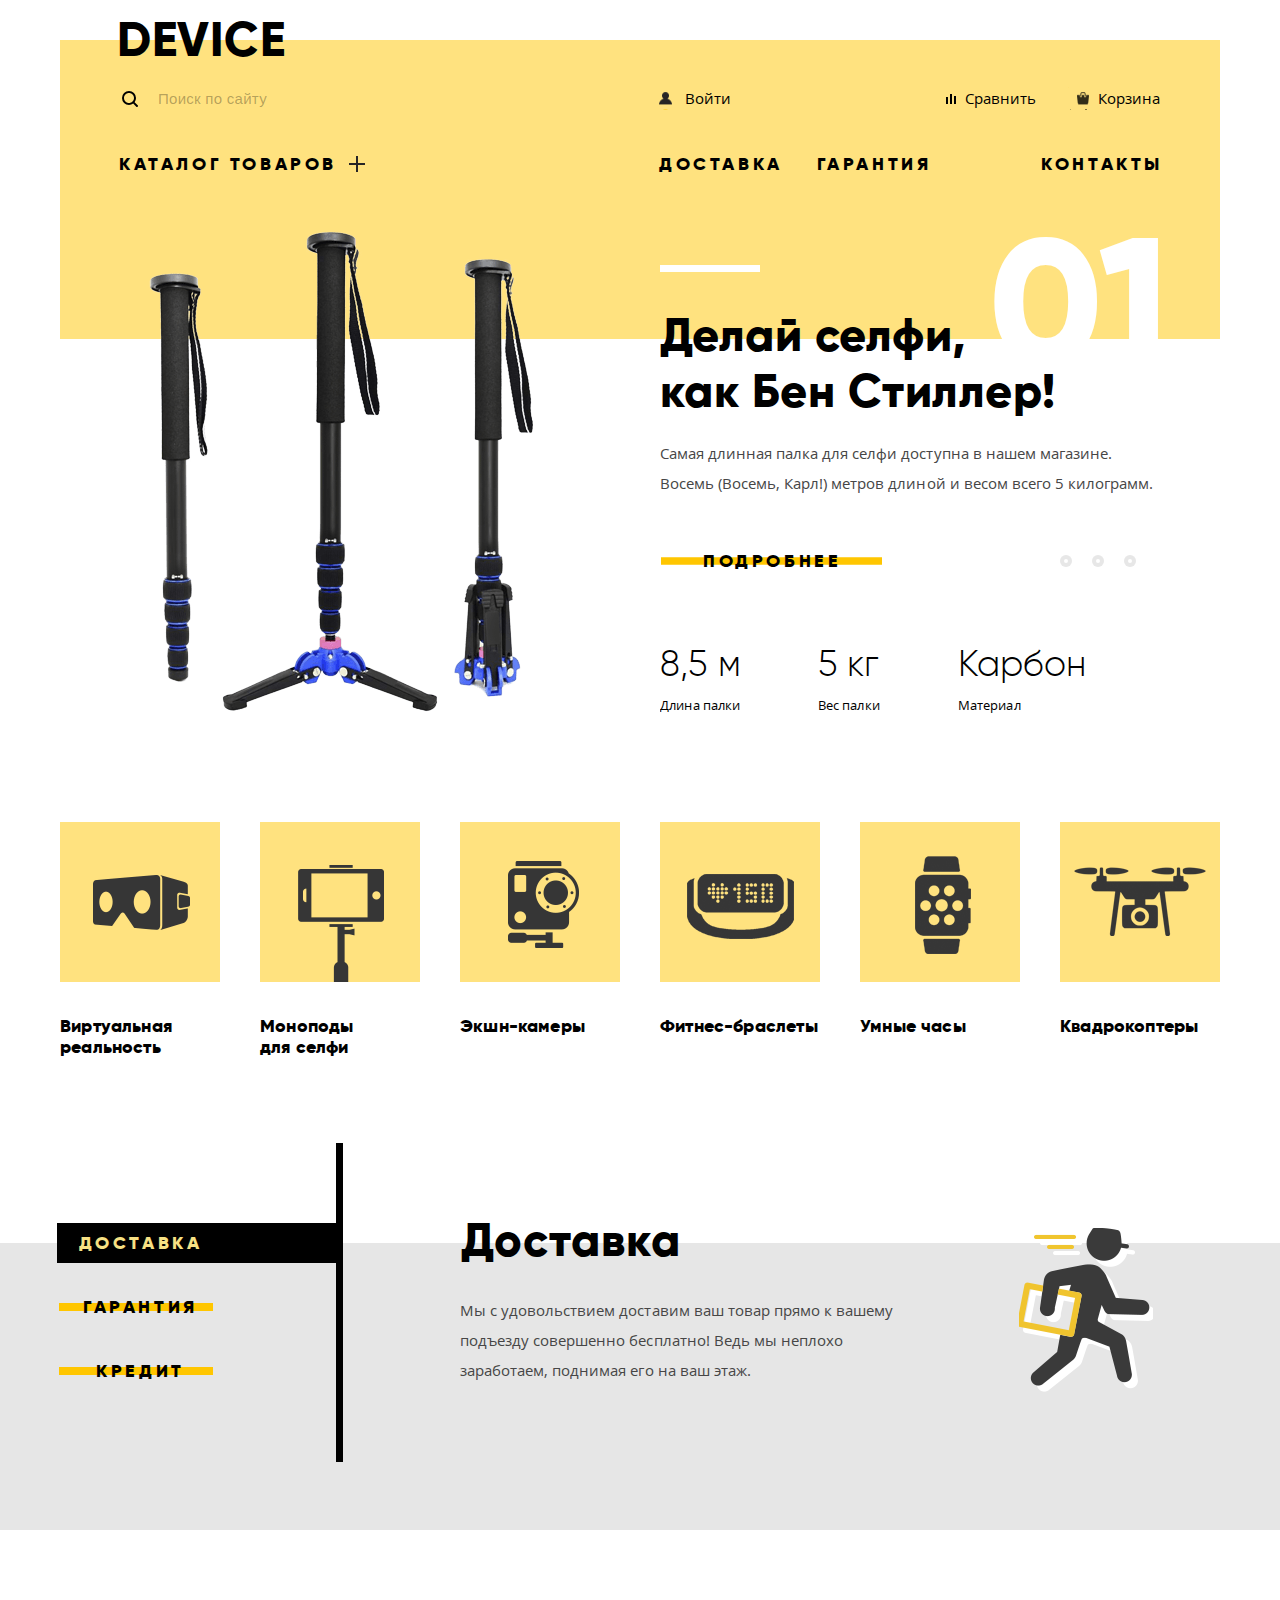
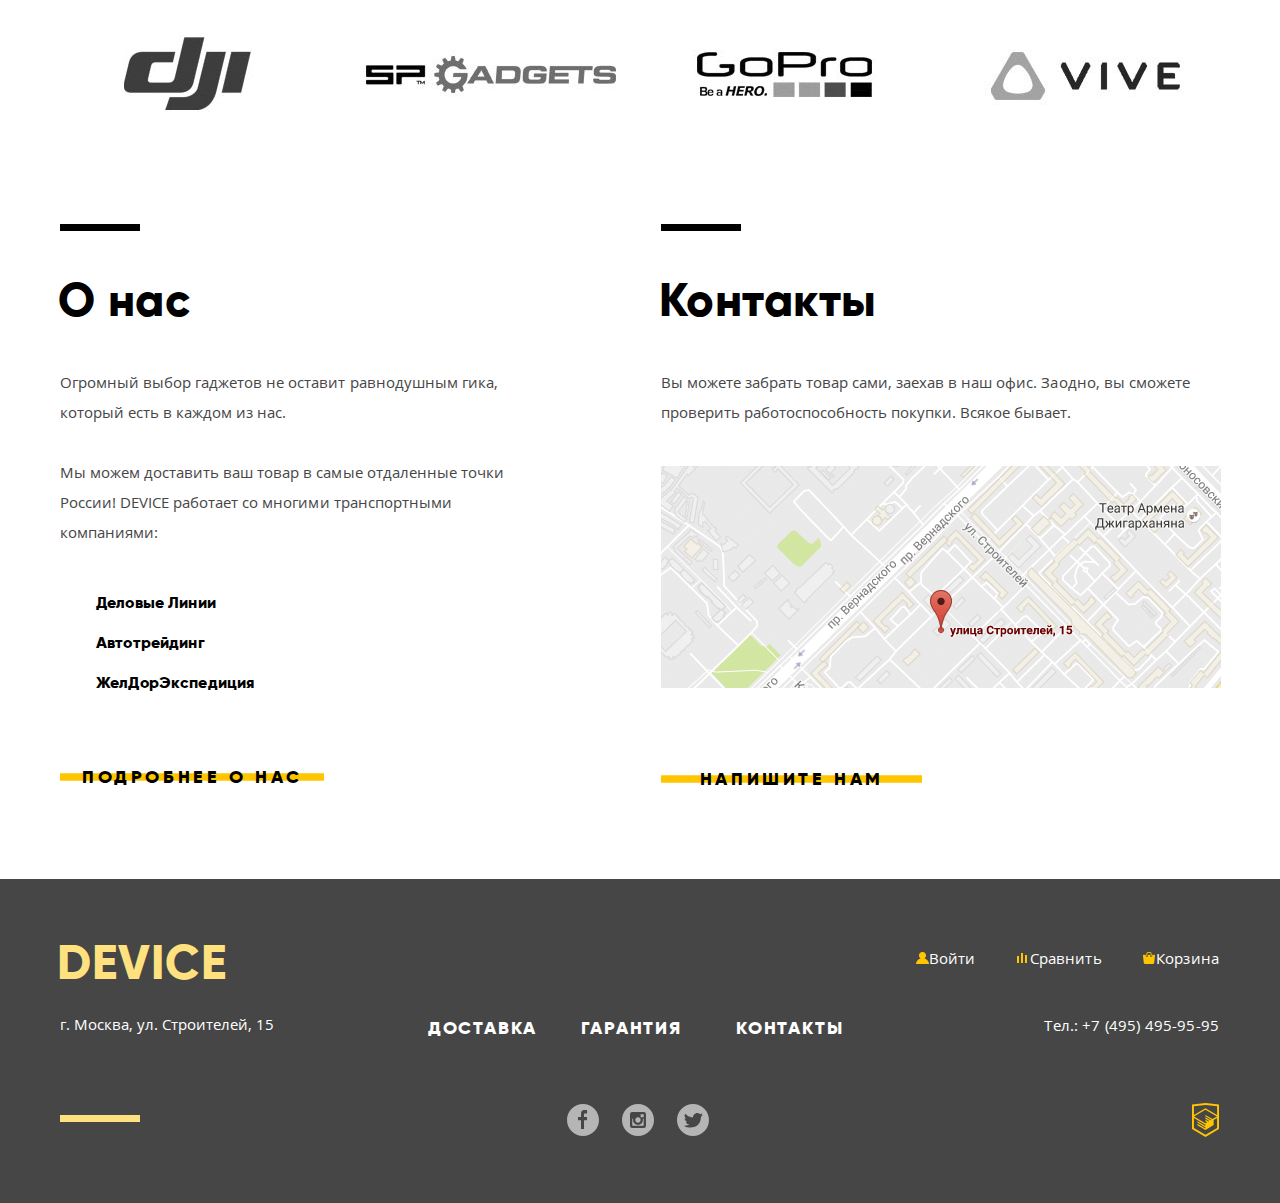
==== commit 13e4cef2: "Выровнял сетку." ====
--- a/index.html
+++ b/index.html
@@ -178,7 +178,7 @@
           <div class="popular-img">
             <img src="img/popular-4.png" width="107" height="65" alt="Фитнесс браслеты">
           </div>
-          <span>Фитнесс браслеты</span>
+          <span>Фитнес-браслеты</span>
         </a>
         <a href="#">
           <div class="popular-img">
@@ -194,11 +194,11 @@
       </section>
       <section class="services-slider">
         <div class="container">
-          <input type="radio" id="btn-1" name="toggle" checked>
+          <input type="radio" id="btn-1" name="toggle">
           <input type="radio" id="btn-2" name="toggle">
           <input type="radio" id="btn-3" name="toggle">
           <div class="slides">
-            <label for="btn-1"><span>Доставка</span>
+            <label class="active" for="btn-1"><span>Доставка</span>
             </label>
             <label for="btn-2"><span>Гарантия</span>
             </label>
@@ -235,7 +235,7 @@
           <p>Мы можем доставить ваш товар в самые отдаленные точки России! <strong>Device</strong> работает со многими транспортными компаниями:</p>
           <ul class="about-devivery">
             <li>Деловые Линии</li>
-            <li>Автотрединг</li>
+            <li>Автотрейдинг</li>
             <li>ЖелДорЭкспедиция</li>
           </ul>
           <a class="detail-about-us btn" href="#">Подробнее о нас</a>
@@ -265,21 +265,22 @@
           <p class="phone">Тел.: +7 (495) 495-95-95</p>
           <a class="icon-academy" target="_blank" href="https://htmlacademy.ru/intensive/htmlcss">HTML Academy</a>
         </div>
+        <div class="footer-menu">
+          <ul class="menu-centre">
+            <li><a href="#">Доставка</a>
+            </li>
+            <li><a href="#">Гарантия</a>
+            </li>
+            <li><a href="#">Контакты</a>
+            </li>
+          </ul>
+        </div>
         <div class="footer-social">
           <a class="social-btn social-btn-fb" target="_blank" href="https://www.facebook.com/htmlacademy">facebook</a>
           <a class="social-btn social-btn-inst" target="_blank" href="https://www.instagram.com/htmlacademy/">instagram</a>
           <a class="social-btn social-btn-twit" target="_blank" href="https://twitter.com/htmlacademy-ru">twiter</a>
         </div>
-        <div class="footer-menu">
-          <ul class="menu-centre">
-            <li><a href="#">Доставка</a>
-            </li>
-            <li><a href="#">Гарантия</a>
-            </li>
-            <li><a href="#">Контакты</a>
-            </li>
-          </ul>
-        </div>
+
       </div>
     </footer>
 
--- a/css/style.css
+++ b/css/style.css
@@ -42,9 +42,6 @@
 }
 .visually-hidden {
   display: none;
-}
-* {
-  outline: 1px solid red;
 }
 
 /* Разметка тегов */
@@ -131,9 +128,9 @@
 }
 .sliders-goods-controls {
   position: absolute;
-  right: 62px;
-  top: 330px;
-  width: 120px;
+  right: -3px;
+  top: -4px;
+  width: 117px;
   height: 10px;
   font-size: 0;
   letter-spacing: 0;
@@ -358,7 +355,7 @@
   background-color: #ffe27f;
   padding-top: 40px;
   padding-left: 20px;
-  padding-bottom: 14px;
+  padding-bottom: 12px;
   z-index: 10;
   font-size: 15px;
   font-weight: 300;
@@ -426,12 +423,13 @@
   margin-top: -35px;
   opacity: 0.999;
   width: 560px;
+  height: 415px;
 }
 .slide-description p {
   padding-top: 19px;
   line-height: 30px;
-  width: 490px;
-  margin-bottom: 48px;
+  width: 500px;
+  margin-bottom: 43px;
   letter-spacing: 0.001em;
 }
 .number {
@@ -448,9 +446,10 @@
   margin-left: 1px;
 }
 .slide-description table {
-  margin-left: -2px;
+  margin-top: 54px;
+  margin-left: 0px;
   table-layout: fixed;
-  width: 460px;
+  width: 455px;
   text-align: left;
 }
 .slide-description td {
@@ -458,11 +457,12 @@
   line-height: 58px;
 }
 .slide-description td:nth-child(2) {
-  width: 138px;
+  width: 140px;
 }
 .slide-description th {
   font-size: 13px;
   line-height: 16px;
+  padding-top: 4px;
 }
 .slider-buttons {
   display: inline-block;
@@ -476,7 +476,7 @@
   display: none;
 }
 .slider-buttons label {
-  margin: 0 9px;
+  margin: 0 10px;
   display: inline-block;
   vertical-align: baseline;
   width: 4px;
@@ -491,40 +491,56 @@
 .slider-buttons label:active {
   border-color: rgba(0, 0, 0, 1);
 }
+.btn {
+    display: inline-block;
+    vertical-align: baseline;
+    padding: 0 42px;
+    position: relative;
+    line-height: 40px;
+    font-family: 'Gilroy', Arial, sans-serif;
+    font-weight: 900;
+    font-size: 18px;
+    color: black;
+    text-transform: uppercase;
+    letter-spacing: 0.2em;
+    z-index: 1;
+
+}
 .btn:before {
   content: '';
-  position: relative;
+  position: absolute;
   display: inline-block;
   height: 6px;
   top: 16px;
   right: 1px;
   left: 0;
-  z-index: -1;
   background-color: #ffc600;
   border-top: 1px solid #ffd43e;
   border-bottom: 1px solid #ffd43e;
+  z-index: -1;
 }
 .btn:hover {
   background-color: #ffc600;
 }
 .btn:active {
-  color: rgba(0, 0, 0, 0.3);
+  color: #f7e184;
+  background-color: #000;
 }
 .btn:hover::before {
   display: none;
-}
+}/*
 .slide-description .btn {
-  margin-left: 1px;
-}
-
+  margin-left: 1px; color: #f00;
+}*/
 .popular {
   display: flex;
   flex-wrap: wrap-reverse;
   justify-content: space-between;
   width: 1160px;
   margin: 0 20px;
-  margin-top: 97px;
+  margin-top: 102px;
   position: relative;
+  margin-bottom: 100px;
 }
 
 .popular a {
@@ -533,26 +549,27 @@
   width: 160px;
 }
 .popular a:nth-child(1) img {
-  margin-top: -1px;
+  margin-top: -10px;
 }
 .popular a:nth-child(2) img {
   margin-left: 2px;
+  margin-top: 2px;
 }
 .popular a:nth-child(3) img {
   margin-top: 2px;
-  margin-left: 9px;
+  margin-left: 1px;
 }
 .popular a:nth-child(4) img {
-  margin-top: 4px;
-  margin-left: 3px;
+  margin-top: 6px;
+  margin-left: 6px;
 }
 .popular a:nth-child(5) img {
-  margin-top: 2px;
-  margin-left: 6px;
+  margin-top: 10px;
+  margin-left: 0px;
 }
 .popular a:nth-child(6) img {
   margin-top: 6px;
-  margin-left: -1px;
+  margin-left: 5px;
 }
 .popular-img {
   display: flex;
@@ -561,7 +578,7 @@
   width: 160px;
   height: 160px;
   background-color: #ffe27f;
-  margin-bottom: 35px;
+  margin-bottom: 34px;
 }
 .popular-img:hover {
   background-color: #ffc600;
@@ -573,14 +590,13 @@
   align-items: flex-end;
 }
 .popular span {
-  display: inline-block;/*
-  font-family: 'Gilroy', Arial, sans-serif; color: #F00;*/
+  display: inline-block;
   font-weight: 900;
   font-size: 18px;
   color: #000;
   line-height: 21px;
   vertical-align: top;
-  letter-spacing: 0.020em;
+  letter-spacing: 0.01em;
 }
 .down-flex span {
   width: 120px;
@@ -593,7 +609,7 @@
   margin-bottom: -31px;
 }
 
-.services-slider .container{
+.services-slider .container {
   width: 1160px;
   margin: 0 auto;
   position: relative;
@@ -607,15 +623,23 @@
   display: inline-block;
   vertical-align: top;
   border-right: 7px solid #000;
-  min-width: 277px;
+  min-width: 279px;
   padding-top: 80px;
   padding-bottom: 47px;
-  margin-left: -1px;
+  margin-left: -5px;
+}
+.services-slider .active {
+  background-color: #000;
+  color: #f7e184;
+  width: 279px;
+}
+.services-slider .active ::before {
+  display: none;
 }
 .services-slider label {
   display: block;
-  margin-bottom: 24px;/*
-  font-family: 'Gilroy', Arial, sans-serif; color: #F00;*/
+  margin-bottom: 24px;
+  font-family: Gilroy, Arial, sans-serif;
   font-weight: 900;
   font-size: 18px;
   color: #000;
@@ -626,7 +650,7 @@
   display: inline-block;
   vertical-align: baseline;
   position: relative;
-  min-width: 150px;
+  min-width: 145px;
   padding-left: 11px;
   text-align: center;
   line-height: 40px;
@@ -637,8 +661,8 @@
   content: '';
   position: absolute;
   height: 8px;
-  left: 0;
-  right: 0;
+  left: 2px;
+  right: 0px;
   top: 16px;
   background-color: #ffc600;
   z-index: -1;
@@ -647,67 +671,73 @@
   background-color: #ffc600;
 }
 .services-slider span:active {
+  color: #f7e184;
   background-color: #000;
+  width: 268px;
 }
 .services-slider span:active::before {
   content: none;
 }
 .service-item {
-    display: inline-block;
-    vertical-align: baseline;
-    max-width: 472px;
-    padding-top: 66px;
-    padding-right: 220px;
-    margin-left: 113px;
-    letter-spacing: 0.019em;
+  display: inline-block;
+  vertical-align: baseline;
+  max-width: 472px;
+  padding-top: 66px;
+  padding-right: 220px;
+  margin-left: 113px;
+  letter-spacing: 0.019em;
 }
 .delivery:after {
-    content: '';
-    position: absolute;
-    top: 85px;
-    right: 67px;
-    width: 136px;
-    height: 164px;
-    background-position: -0px -383px;
-    background-image: url(../img/spritesheet.png);
-    background-repeat: no-repeat;
+  content: '';
+  position: absolute;
+  top: 85px;
+  right: 67px;
+  width: 136px;
+  height: 164px;
+  background-position: -7px -390px;
+  background-image: url(../img/spritesheet.png);
+  background-repeat: no-repeat;
 }
 .warranty:after {
-    content: '';
-    position: absolute;
-    top: 85px;
-    right: 67px;
-    width: 171px;
-    height: 195px;
-    background-position: -0px -0px;
-    background-image: url(../img/spritesheet.png);
-    background-repeat: no-repeat;
+  content: '';
+  position: absolute;
+  top: 85px;
+  right: 67px;
+  width: 171px;
+  height: 195px;
+  background-position: -5px -0px;
+  background-image: url(../img/spritesheet.png);
+  background-repeat: no-repeat;
 }
 .credit:after {
-    content: '';
-    position: absolute;
-    top: 85px;
-    right: 67px;
-    width: 156px;
-    height: 188px;
-    background-position: -0px -195px;
-    background-image: url(../img/spritesheet.png);
-    background-repeat: no-repeat;
+  content: '';
+  position: absolute;
+  top: 85px;
+  right: 67px;
+  width: 156px;
+  height: 188px;
+  background-position: -5px -199px;
+  background-image: url(../img/spritesheet.png);
+  background-repeat: no-repeat;
 }
 .service-item h2 {
-    padding-bottom: 13px;
-    padding-left: 4px;
-    letter-spacing: 0.02em;
+  padding-bottom: 27px;
+  padding-left: 1px;
+  letter-spacing: 0.02em;
+}
+.delivery p {
+  letter-spacing: 0.001em;
+  line-height: 30px;
 }
 .warranty,
 .credit {
-    display: none;
+  display: none;
 }
 .logotype-popular {
   width: 1160px;
   display: flex;
   justify-content: space-between;
-  margin: 50px 0;
+  margin: -6px 5px 0;
   height: 100px;
 }
 .logo-1 {
@@ -743,7 +773,7 @@
   width: 1160px;
   margin: 0 20px;
   position: relative;
-  margin-top: 80px;
+  margin-top: 85px;
 }
 .about-us {
   display: inline-block;
@@ -764,17 +794,18 @@
 }
 .about-us h2,
 .contacts h2 {
-  margin-top: 32px;
+  margin-top: 36px;
   margin-bottom: 39px;
-}
-.about-us p {
+  margin-left: -2px;
+}
+.about-us p, .contacts p {
   margin-top: 30px;
-  letter-spacing: 0.00em;
+  letter-spacing: 0.001em;
+  line-height: 30px;
 }
 .about-us ul {
   padding: 0;
-  margin-top: 66px;/*
-  font-family: 'Gilroy', Arial, sans-serif; color: #f00;*/
+  margin-top: 36px;
   font-size: 16px;
   font-weight: 900;
 }
@@ -791,12 +822,13 @@
   height: 10px;
   top: 15px;
   left: 0px;
-  background-position: -156px -274px;
-  background-image: url(../img/spritesheet.png);
+  background-position: -1px -1px;
+  background-image: url(../img/radio-off.ымg);
   background-repeat: no-repeat;
+  color: #63b000;
 }
 .about-us .btn {
-  margin-top: 38px;
+  margin-top: 54px;
   padding-left: 22px;
   padding-right: 22px;
 }
@@ -811,12 +843,12 @@
 .contacts .contacts-map {
   display: inline-block;
   vertical-align: baseline;
-  margin-top: 24px;
+  margin-top: 39px;
   margin-right: -1px;
   margin-bottom: 20px;
 }
 .contacts .btn {
-  margin-top: 40px;
+  margin-top: 45px;
   padding-left: 39px;
   padding-right: 39px;
 }
@@ -968,63 +1000,42 @@
   height: 7px;
   background-color: #ffe27f;
 }
-.footer-logo a {
-  display: inline-block;
-  vertical-align: baseline;
-  margin-top: -21px;
-  margin-left: -1px;/*
-  font-family: 'Gilroy', Arial, sans-serif; color: #f00;*/
-  font-weight: 900;
-  font-size: 48px;
-  color: #ffe27f;
-  opacity: 1;
-}
-.inner .footer-logo a {
-  margin-top: -5px;
-  margin-left: -3px;
-}
-.footer-logo a:hover {
-  color: rgba( 255, 198, 0, 1);
-}
-.footer-logo a:active {
-  color: rgba( 255, 198, 0, 0.3);
-}
+
 .address {
   color: #fff;
   margin-top: 14px;
   margin-bottom: 30px;
+  letter-spacing: 0.001em;
 }
 .inner .address {
   margin-top: 26px;
   margin-left: -1px;
 }
-.main-footer .footer-login {
+.footer-login {
   float: right;
-  margin-top: -4px;
-  margin-right: -1px;
+  margin-top: -1px;
+  margin-right: 1px;
   text-align: right;
-  opacity: 1;
-}
-.main-footer .icon-academy {
+}
+.icon-academy {
   display: inline-block;
   vertical-align: baseline;
   position: relative;
   width: 20px;
   height: 40px;
-  top: 24px;
-  left: 16px;
-  background-image: url(../img/spritesheet.png);
-  background-position: -136px -383px;
+  top: 17px;
+  left: 6px;
+  background-image: url(../img/logo-html.svg);/*
+  background-position: -5px -656px;*/
+  color: #fdc303;
   background-repeat: no-repeat;
   font-size: 0;
-  opacity: 1;
 }
 .inner .icon-academy {
-  left: 17px;
+  left: 1px;
 }
 .icon-academy:hover {
-  background-image: url(../img/spritesheet.png);
-  background-position: -136px -383px;
+  opacity:0.6;
 }
 .footer-login a {
   padding-left: 18px;
@@ -1035,35 +1046,37 @@
 }
 .footer-login a:nth-child(1) {
   margin-left: 0px;
-  background-image: url(../img/spritesheet.png);
-  background-position: -156px -207px;
+  background-image: url(../img/icon_user_y.png);/*
+  background-position: -156px -207px;*/
 }
 .footer-login a:nth-child(1):hover {
   background-image: url(../img/spritesheet.png);
   background-position: -156px -207px;
 }
 .footer-login a:nth-child(2) {
-  background-image: url(../img/spritesheet.png);
-  background-position: -156px -294px;
+  background-image: url(../img/icon_compare_y.png);/*
+  background-position: -156px -294px;*/
 }
 .footer-login a:nth-child(2):hover {
   background-image: url(../img/spritesheet.png);
   background-position: -156px -294px;
 }
 .footer-login a:nth-child(3) {
+  background-image: url(../img/icon_cart_y.png);/*
+  background-position: -86px -670px;*/
+
+}
+.footer-login a:nth-child(3):hover {/*
   background-image: url(../img/spritesheet.png);
-  background-position: -156px -243px;
-}
-.footer-login a:nth-child(3):hover {
-  background-image: url(../img/spritesheet.png);
-  background-position: -156px -243px;
+  background-position: -156px -243px;*/
+  opacity: 0.6;
 }
 .menu-centre a:active {
   opacity: 0.3;
 }
 .footer-social {
-  margin: 52px 0;
-  padding-left: 17px;
+  margin: 31px 0;
+  padding-left: 295px;
 }
 .footer-social a {
   display: inline-block;
@@ -1091,23 +1104,7 @@
   background-image: url(../img/spritesheet.png);
   background-position: -78px -547px;
 }
-.form {
-  display: inline-block;
-  width: 201px;
-  text-align: left;
-  padding-right: 68px;
-  padding-top: 42px;
-}
-.form h3 {
-  margin-top: 26px;
-  margin-bottom: 0;
-  padding: 10px 0;
-  border-top: 2px solid #000;/*
-  font-family: 'Gilroy', Arial, sans-serif; color: #f00;*/
-  font-size: 18px;
-  line-height: 26px;
-  font-weight: 900;
-}
+
 .form .btn {
   margin-left: -1px;
   padding-left: 41px;
@@ -1119,21 +1116,6 @@
 }
 
 /* FOOTER!!! */
-
-.main-footer {
-  width: 100%;
-  background-color: #464646;
-}
-.main-footer a {
-  color: #fff;
-  opacity: 0.6;
-}
-.main-footer a:hover {
-  opacity: 1;
-}
-.main-footer a:active {
-  opacity: 0.3;
-}
 .main-footer .container {
   margin-left: auto;
   margin-right: auto;
@@ -1141,6 +1123,53 @@
   padding-top: 69px;
   color: #fff;
 }
+
+.main-footer {
+  margin-top: 40px;
+  width: 100%;
+  background-color: #464646;
+  height: 324px;
+}
+
+.main-footer a:active {
+  opacity: 0.3;
+}
+
+.footer-logo {
+  position: relative;
+  float: left;
+  text-align: left;
+}
+.footer-logo:after {
+  content: '';
+  position: absolute;
+  top: 167px;
+  width: 80px;
+  height: 7px;
+  background-color: #ffe27f;
+}
+.footer-logo a {
+  display: inline-block;
+  vertical-align: baseline;
+  margin-top: -21px;
+  margin-left: -3px;
+  letter-spacing: 0.02em;
+  font-family: Gilroy, Arial, sans-serif;
+  font-weight: 900;
+  font-size: 48px;
+  color: #ffe27f;
+  opacity: 1;
+}
+.inner .footer-logo a {
+  margin-top: -5px;
+  margin-left: -3px;
+}
+.footer-logo a:hover {
+  opacity: 0.6;
+}
+.footer-logo a:active {
+  opacity: 0.3;
+}
 .logo-footer {
   position: relative;
   float: left;
@@ -1158,7 +1187,7 @@
   display: inline-block;
   vertical-align: baseline;
   margin-top: 0px;
-  margin-left: -1px;
+
   font-family: Gilroy, Arial, sans-serif;
   font-weight: 900;
   font-size: 48px;
@@ -1170,13 +1199,6 @@
 }
 .logo-footer a:active {
   opacity: 0.3;
-}
-.main-footer .footer-login {
-  float: right;
-  margin-top: -6px;
-  margin-right: -1px;
-  text-align: right;
-  opacity: 1;
 }
 .phone {
   color: #fff;
@@ -1187,9 +1209,10 @@
 .footer-menu {
   display: inline-block;
   vertical-align: baseline;
-  margin-top: 64px;
-  margin-left: 83px;
+  margin-top: 67px;
+  margin-left: 86px;
   padding-bottom: 10px;
+  width: 520px;
 }
 .inner .footer-menu {
   margin-left: 102px;
@@ -1218,10 +1241,6 @@
 .menu-centre a:active {
   opacity: 0.3;
 }
-.footer-social {
-  margin: 52px 0;
-  padding-left: 17px;
-}
 .footer-social a {
   display: inline-block;
   vertical-align: baseline;
@@ -1229,34 +1248,36 @@
   height: 40px;
   margin-left: 11px;
   background-repeat: no-repeat;
-  background-image: url(../img/spritesheet.png);
-  background-position: -5px -561px;
+  background-image: url(../img/fb.svg);
+  background-position: 4px 4px;
+  fill: #fdc303
   font-size: 0;
+  opacity: 0.6;
+}
+.footer-social a:hover {
   opacity: 0.3;
-}
-.footer-social a:hover {
-  opacity: 0.6;
 }
 .footer-social a:active {
   opacity: 0.1;
 }
 .footer-social .social-btn-inst {
-  background-image: url(../img/spritesheet.png);
-  background-position: -5px -697px;
+  background-image: url(../img/instagram.svg);
+  background-position: 4px 4px;
 }
 .footer-social .social-btn-twit {
-  background-image: url(../img/spritesheet.png);
-  background-position: -5px -825px;
+  background-image: url(../img/twitter.svg);
+  background-position: 4px 4px;
 }
   /* END FOOTER!!! */
 
   /* Навигация по стр (бредкрамбс и пагинация) */
 
 .breadcrumbs-start {
-  padding-left: 60px;
-  padding-top: 33px;
+  padding-left: 0px;
+  padding-top: -3px;
   background-color: #ffffff;
   letter-spacing: 0.04em;
+  margin-bottom: -39px;
 }
 .breadcrumbs {
   font-size: 13px;
@@ -1286,6 +1307,7 @@
   text-transform: uppercase;
   letter-spacing: 0.25em;
   font-weight: 800;
+  margin-left: 75px;
 }
 .pagination-moove{
   padding: 25px;
@@ -1347,6 +1369,7 @@
   font-weight: 900;
   font-size: 16px;
   text-transform: uppercase;
+  line-height: 48px;
   letter-spacing: 0.2em;
 }
 .filters .btn {
@@ -1357,14 +1380,13 @@
   width: 201px;
   text-align: left;
   padding-right: 68px;
-  padding-top: 42px;
+  padding-top: 45px;
 }
 .form h3 {
-  margin-top: 26px;
+  margin-top: 30px;
   margin-bottom: 0;
   padding: 10px 0;
-  border-top: 2px solid #000;/*
-  font-family: Gilroy, Arial, sans-serif;*/
+  border-top: 2px solid #000;
   font-size: 18px;
   line-height: 26px;
   font-weight: 900;
@@ -1380,6 +1402,7 @@
   height: 23px;
   padding-top: 23px;
   padding-right: 0px;
+  padding-bottom: 11px;
   padding-left: 10px;
 }
 .range-controls .scale {
@@ -1439,14 +1462,14 @@
 .bluetooth {
   position: relative;
   padding-top: 4px;
-  padding-bottom: 7px;
+  padding-bottom: 4px;
   text-transform: capitalize;
 }
 .color label,
 .bluetooth label {
   display: block;
-  padding-top: 6px;
-  padding-bottom: 4px;
+  padding-top: 12px;
+  padding-bottom: 6px;
   padding-left: 39px;
 }
 .color label:before {
@@ -1469,17 +1492,18 @@
 .color input,
 .bluetooth input {
   display: none;
+  padding-top: 10px;
 }
 .color input:checked + label:after {
   content: '';
-  background-image: url(../img/spritesheet.png);
+  background-image: url(../img/checkbox-on.svg);
   background-repeat: no-repeat;
-  background-position: -5px -808px;
-  position: absolute;
-  width: 12px;
-  height: 7px;
+  background-position: -7px -3px;
+  position: absolute;
+  width: 17px;
+  height: 17px;
   left: 7px;
-  margin-top: 12px;
+  margin-top: 8px;
 }
 .bluetooth input {
   width: 20px;
@@ -1504,6 +1528,8 @@
 }
 .bluetooth label:active::before {
   border-color: #aeaeae;
+  background-image: url(../img/spritesheet.png);
+  background-position: -146px -420px;
 }
 .bluetooth input:checked + label:after {
   content: '';
@@ -1512,6 +1538,8 @@
   height: 5px;
   left: 6px;
   margin-top: 11px;
+  background-image: url(../img/spritesheet.png);
+  background-position: -146px -390px;
   border: 2px solid #000;
   border-radius: 50%;
 }
@@ -1519,12 +1547,15 @@
   margin-left: -1px;
   padding-left: 41px;
   padding-right: 40px;
+  border:none;
+  outline: none;
 }
 .catalog-item {
   width: 833px;
   display: flex;
   align-self: flex-start;
   flex-wrap: wrap;
+
   margin-right: auto;
 }
 .filters .btn {
@@ -1538,6 +1569,7 @@
   align-self: flex-start;
 }
 .sorting h2 {
+  line-height: 48px;
   display: inline-block;
   vertical-align: baseline;
   padding-left: 73px;
@@ -1576,8 +1608,8 @@
 .sorting .keys-updown {
   display: inline-block;
   vertical-align: top;
-  margin-top: 30px;
-  margin-left: 164px;
+  margin-top: -37px;
+  margin-left: 752px;
   font-size: 0;
 }
 .keys-updown a {
@@ -1587,7 +1619,7 @@
   height: 10px;
   margin-left: 22px;
   background-image: url(../img/spritesheet.png);
-  background-position: -5px -24px;
+  background-position: -136px -684px;
   background-repeat: no-repeat;
   font-size: 0;
   opacity: 0.2;
@@ -1600,11 +1632,11 @@
 }
 .keys-updown a:last-child {
   background-image: url(../img/spritesheet.png);
-  background-position: -5px -5px;
+  background-position: -120px -673px;
 }
 .items {
-  padding-top: 58px;
-  padding-left: 30px;
+  padding-top: 43px;
+  padding-left: 36px;
   vertical-align: top;
 }
 .item {
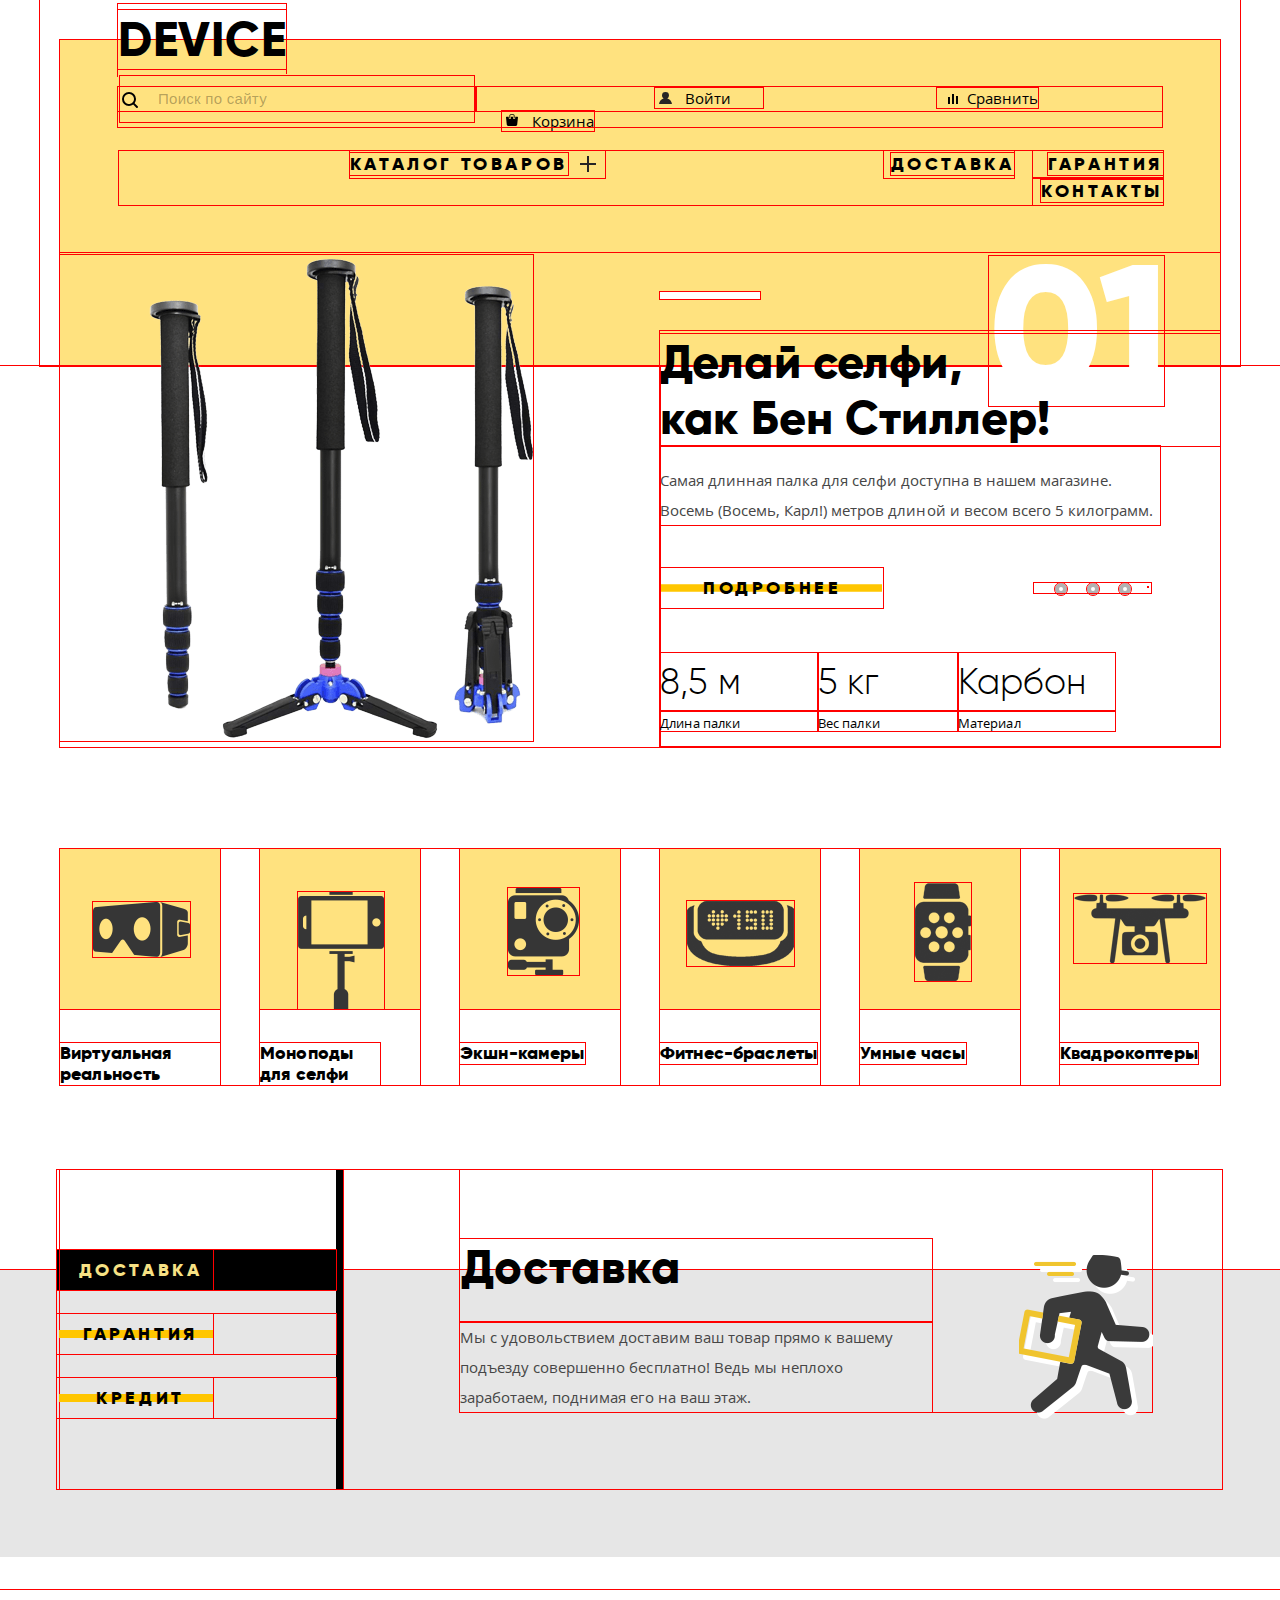
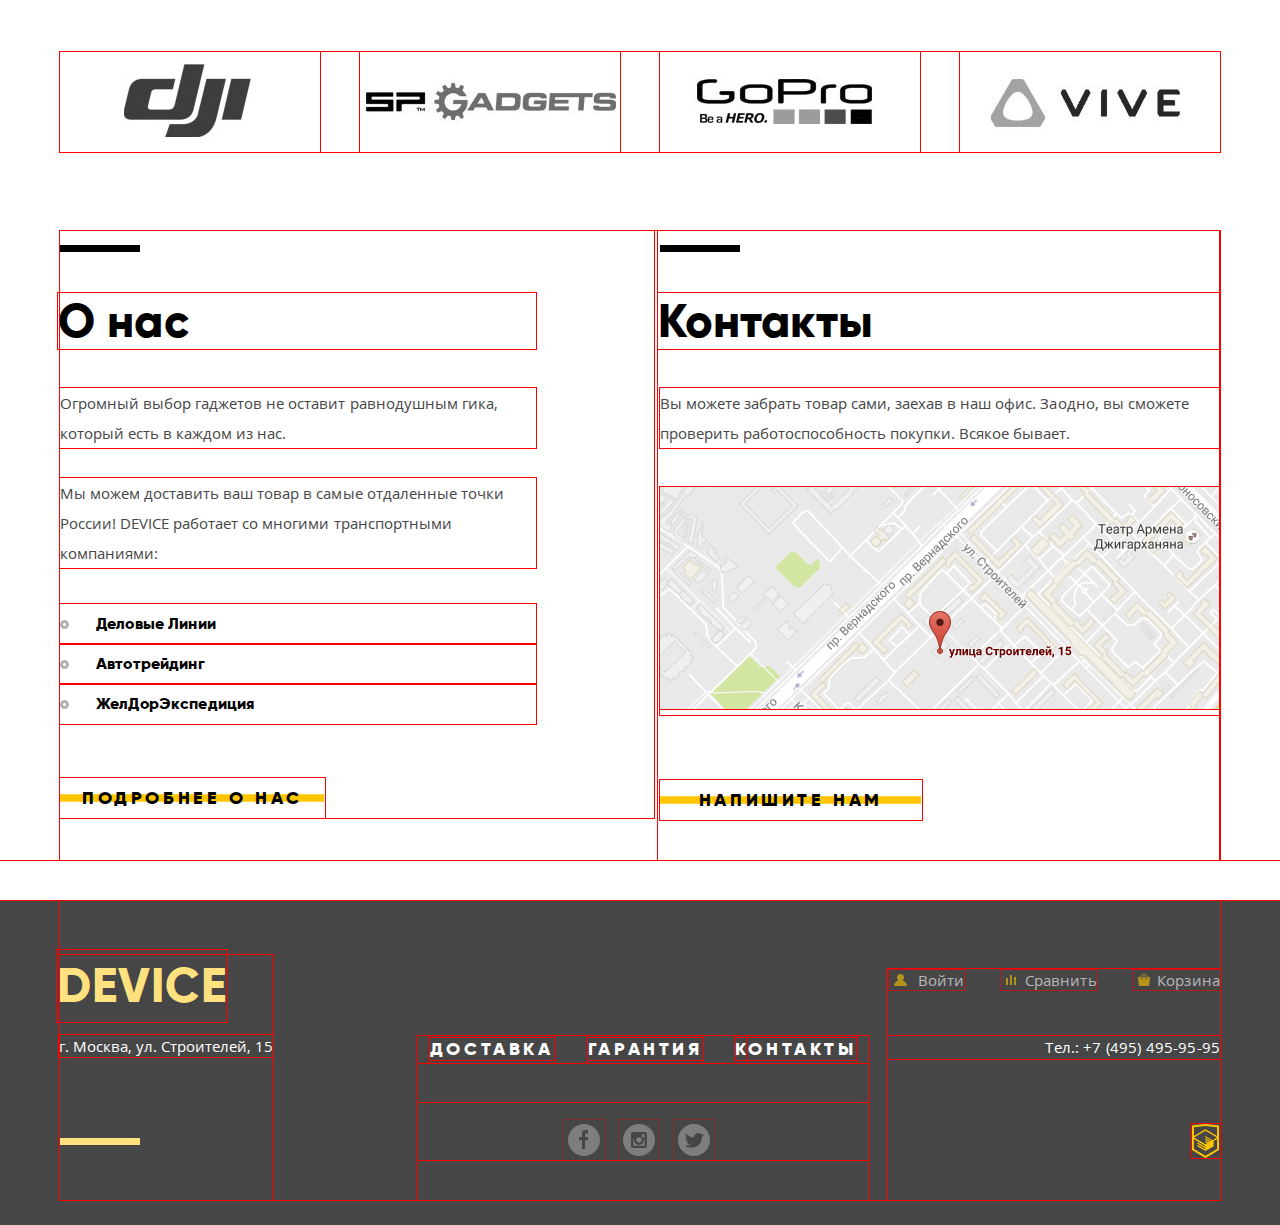
==== commit 4ca412dc: "Осталась форма каталога и анимация." ====
--- a/index.html
+++ b/index.html
@@ -5,6 +5,8 @@
     <link href="css/normalize.css" rel="stylesheet">
     <link href="css/style.css" rel="stylesheet">
     <title>HTML Academy: Девайс</title>
+    <meta name="format-detection" content="telephone=no">
+    <meta name="SKYPE_TOOLBAR" content="SKYPE_TOOLBAR_PARSER_COMPATIBLE">
   </head>
 
   <body>
@@ -20,8 +22,8 @@
           </form>
           <div class="for-client">
             <a class="login" href="#" title="Авторизируйтесь на сайте">Войти</a>
+            <a class="compare" href="#" title="Рассмотрите детально преимущества">Сравнить</a>
             <a class="basket" href="#" title="Оформить заказ">Корзина</a>
-            <a class="compare" href="#" title="Рассмотрите детально преимущества">Сравнить</a>
           </div>
         </div>
         <nav class="main-nav">
@@ -66,7 +68,7 @@
       </div>
     </header>
 
-    <main>
+    <main class="main">
       <section class="sliders-goods">
         <div class="slide slide-1">
           <div class="slide-img">
@@ -74,9 +76,9 @@
           </div>
           <span class="number">01</span>
           <div class="slide-description">
-            <h2>Делай селфи,<br>
+            <h2 class="section-title">Делай селфи,<br>
                 как Бен Стиллер!</h2>
-            <p>Самая длинная палка для селфи доступна в нашем магазине. Восемь (Восемь, Карл!) метров длиной и весом всего 5 килограмм.</p>
+            <p class="text">Самая длинная палка для селфи доступна в нашем магазине. Восемь (Восемь, Карл!) метров длиной и весом всего 5 килограмм.</p>
             <a class="btn detail" href="#">Подробнее</a>
             <table>
               <col span="3">
@@ -99,9 +101,9 @@
           </div>
           <span class="number">02</span>
           <div class="slide-description">
-            <h2>Худеем<br>
+            <h2 class="section-title">Худеем<br>
                 правильно!</h2>
-            <p>Мотивирующие фитнесс-браслеты помогут найти в себе силы не пропускать занятия и соблюдать диету.</p>
+            <p class="text">Мотивирующие фитнесс-браслеты помогут найти в себе силы не пропускать занятия и соблюдать диету.</p>
             <a class="btn detail" href="#">Подробнее</a>
             <table>
               <col span="3">
@@ -124,9 +126,9 @@
           </div>
           <span class="number">03</span>
           <div class="slide-description">
-            <h2>Порхает как бабочка,<br>
+            <h2 class="section-title">Порхает как бабочка,<br>
                 жалит как пчела!</h2>
-            <p>Этот обычный, на первый взгляд, квадрокоптер оснащен мощным лазером, замаскированным под стандартную камеру.</p>
+            <p class="text">Этот обычный, на первый взгляд, квадрокоптер оснащен мощным лазером, замаскированным под стандартную камеру.</p>
             <a class="btn detail" href="#">Подробнее</a>
             <table>
               <col span="3">
@@ -206,16 +208,16 @@
             </label>
           </div>
           <div class="service-item delivery">
-            <h2>Доставка</h2>
-            <p>Мы с удовольствием доставим ваш товар прямо к вашему подъезду совершенно бесплатно! Ведь мы неплохо заработаем, поднимая его на ваш этаж.</p>
+            <h2 class="section-title">Доставка</h2>
+            <p class="text">Мы с удовольствием доставим ваш товар прямо к вашему подъезду совершенно бесплатно! Ведь мы неплохо заработаем, поднимая его на ваш этаж.</p>
           </div>
           <div class="service-item warranty">
-            <h2>Гарантия</h2>
-            <p>Если из-за возгорания купленного у нас товара у вас сгорит дом &mdash; не переживайте, мы дадим вам новый.<br>Товар, не дом, конечно же.</p>
+            <h2 class="section-title">Гарантия</h2>
+            <p class="text">Если из-за возгорания купленного у нас товара у вас сгорит дом &mdash; не переживайте, мы дадим вам новый.<br>Товар, не дом, конечно же.</p>
           </div>
           <div class="service-item credit">
-            <h2>Кредит</h2>
-            <p>Залезть в долговую яму стало проще! Кредитные консультанты подберут для вас наиболее выгодные условия кредита. Выгодные для нашего банка, разумеется.</p>
+            <h2 class="section-title">Кредит</h2>
+            <p class="text">Залезть в долговую яму стало проще! Кредитные консультанты подберут для вас наиболее выгодные условия кредита. Выгодные для нашего банка, разумеется.</p>
           </div>
         </div>
       </section>
@@ -230,80 +232,80 @@
 
       <div class="contact-info">
         <section class="about-us">
-          <h2>О нас</h2>
-          <p>Огромный выбор гаджетов не оставит равнодушным гика, который есть в каждом из нас.</p>
-          <p>Мы можем доставить ваш товар в самые отдаленные точки России! <strong>Device</strong> работает со многими транспортными компаниями:</p>
+          <h2 class="section-title">О нас</h2>
+          <p class="text">Огромный выбор гаджетов не оставит равнодушным гика, который есть в каждом из нас.</p>
+          <p class="text">Мы можем доставить ваш товар в самые отдаленные точки России! DEVICE работает со многими транспортными компаниями:</p>
           <ul class="about-devivery">
-            <li>Деловые Линии</li>
-            <li>Автотрейдинг</li>
-            <li>ЖелДорЭкспедиция</li>
+            <li class="list-item">Деловые Линии</li>
+            <li class="list-item">Автотрейдинг</li>
+            <li class="list-item">ЖелДорЭкспедиция</li>
           </ul>
-          <a class="detail-about-us btn" href="#">Подробнее о нас</a>
+          <a class="btn" href="#">Подробнее о нас</a>
         </section>
 
         <section class="contacts">
-          <h2>Контакты</h2>
-          <p>Вы можете забрать товар сами, заехав в наш офис. Заодно, вы сможете проверить работоспособность покупки. Всякое бывает.</p>
-          <a class="contacts-map" href="map.html">
+          <h2 class="section-title">Контакты</h2>
+          <p class="text">Вы можете забрать товар сами, заехав в наш офис. Заодно, вы сможете проверить работоспособность покупки. Всякое бывает.</p>
+          <a class="map" href="map.html">
             <img src="img/map.png" width="560" height="222" alt="Карта" ></a>
-          <a class="wright-to-us btn" href="form.html">Напишите нам</a>
+          <a class="btn write" href="form.html">Напишите нам</a>
         </section>
       </div>
     </main>
 
 
-    <footer class="main-footer">
-      <div class="container">
-        <div class="footer-logo">
-          <a>DEVICE</a>
-          <p class="address">г. Москва, ул. Строителей, 15</p>
-        </div>
-        <div class="footer-login">
-          <a href="#">Войти</a>
-          <a href="#">Сравнить</a>
-          <a href="#">Корзина</a>
-          <p class="phone">Тел.: +7 (495) 495-95-95</p>
-          <a class="icon-academy" target="_blank" href="https://htmlacademy.ru/intensive/htmlcss">HTML Academy</a>
-        </div>
-        <div class="footer-menu">
-          <ul class="menu-centre">
-            <li><a href="#">Доставка</a>
-            </li>
-            <li><a href="#">Гарантия</a>
-            </li>
-            <li><a href="#">Контакты</a>
-            </li>
-          </ul>
-        </div>
-        <div class="footer-social">
-          <a class="social-btn social-btn-fb" target="_blank" href="https://www.facebook.com/htmlacademy">facebook</a>
-          <a class="social-btn social-btn-inst" target="_blank" href="https://www.instagram.com/htmlacademy/">instagram</a>
-          <a class="social-btn social-btn-twit" target="_blank" href="https://twitter.com/htmlacademy-ru">twiter</a>
-        </div>
-
+      <footer class="main-footer">
+        <div class="container">
+          <div class="footer-logo">
+            <a>DEVICE</a>
+            <p class="address">г. Москва, ул. Строителей, 15</p>
+          </div>
+          <div class="footer-menu">
+            <ul class="menu-center">
+              <li><a href="#">Доставка</a>
+              </li>
+              <li><a href="#">Гарантия</a>
+              </li>
+              <li><a class="footer-contacts" href="#">Контакты</a>
+              </li>
+            </ul>
+            <div class="footer-social">
+              <a class="social-btn social-btn-fb" target="_blank" href="https://www.facebook.com/htmlacademy">facebook</a>
+              <a class="social-btn social-btn-inst" target="_blank" href="https://www.instagram.com/htmlacademy/">instagram</a>
+              <a class="social-btn social-btn-twit" target="_blank" href="https://twitter.com/htmlacademy_ru">twiter</a>
+            </div>
+          </div>
+          <div class="footer-login">
+            <a class="footer-client-menu" href="#">Войти</a>
+            <a class="footer-client-menu" href="#">Сравнить</a>
+            <a class="footer-client-menu" href="#">Корзина</a>
+            <p class="phone">Тел.: +7 (495) 495-95-95</p>
+            <a class="icon-academy" target="_blank" href="https://htmlacademy.ru/intensive/htmlcss">HTML Academy</a>
+          </div>
+        </div>
+      </footer>
+
+      <div class="popup write-us">
+        <form action="https://echo.htmlacademy.ru" method="post">
+          <label>Ваше имя:
+            <input type="text" name="name" placeholder="Представьтесь, пожалуйста">
+          </label>
+          <label>Ваш e-mail:
+            <input type="email" name="email" placeholder="Для отправки ответа">
+          </label>
+          <p>Текст письма:
+            <textarea name="emailtext" rows="3" cols="40" placeholder="В свободной форме"></textarea>
+          </p>
+          <button class="btn" type="submit" name="write-us">Отправить</button>
+        </form>
+        <button class="btn-close" type="button" name="close">Close</button>
       </div>
-    </footer>
-
-    <div class="popup write-us">
-      <form action="https://echo.htmlacademy.ru" method="post">
-        <label>Ваше имя:
-          <input type="text" name="name" placeholder="Представьтесь, пожалуйста">
-        </label>
-        <label>Ваш e-mail:
-          <input type="email" name="email" placeholder="Для отправки ответа">
-        </label>
-        <p>Текст письма:
-          <textarea name="emailtext" rows="3" cols="40" placeholder="В свободной форме"></textarea>
-        </p>
-        <button class="btn" type="submit" name="write-us">Отправить</button>
-      </form>
-      <button class="btn-close" type="button" name="close">Close</button>
-    </div>
-
-    <div class="popup big-map" title="Карта расположения">
-      <iframe src="https://www.google.com/maps/embed?pb=!1m14!1m8!1m3!1d3997.286304334932!2d30.323040340197753!3d59.93806332403565!3m2!1i1024!2i768!4f13.1!3m3!1m2!1s0x4696310fca5ba729%3A0xea9c53d4493c879f!2z0JHQvtC70YzRiNCw0Y8g0JrQvtC90Y7RiNC10L3QvdCw0Y8g0YPQuy4sIDE5LCDQodCw0L3QutGCLdCf0LXRgtC10YDQsdGD0YDQsywgMTkxMTg2!5e0!3m2!1sru!2sru!4v1424780846523" width="960" height="559" style="border:0" allowfullscreen></iframe>
-      <button class="btn-close" type="button" name="close">Close</button>
-    </div>
-    <script src="js/script.js"></script>
+
+      <div class="popup big-map" title="Карта расположения">
+        <iframe src="https://www.google.com/maps/embed?pb=!1m14!1m8!1m3!1d3997.286304334932!2d30.323040340197753!3d59.93806332403565!3m2!1i1024!2i768!4f13.1!3m3!1m2!1s0x4696310fca5ba729%3A0xea9c53d4493c879f!2z0JHQvtC70YzRiNCw0Y8g0JrQvtC90Y7RiNC10L3QvdCw0Y8g0YPQuy4sIDE5LCDQodCw0L3QutGCLdCf0LXRgtC10YDQsdGD0YDQsywgMTkxMTg2!5e0!3m2!1sru!2sru!4v1424780846523" width="960" height="559" style="border:0" allowfullscreen></iframe>
+        <button class="btn-close" type="button" name="close">Close</button>
+      </div>
+
+      <script src="js/script.js"></script>
   </body>
 </html>
--- a/css/style.css
+++ b/css/style.css
@@ -1,28 +1,28 @@
 @font-face {
   font-family: "Open Sans";
-  src: local("Open Sans Light"), local("OpenSans-Light"), url("../fonts/opensanslight.woff") format('woff'),
-  url("../fonts/opensanslight.woff2") format('woff2');
+  src: local("Open Sans Light"), local("OpenSans-Light"), url("../fonts/opensanslight.woff") format("woff"),
+  url("../fonts/opensanslight.woff2") format("woff2");
   font-weight: 300;
   font-style: normal;
 }
 @font-face {
   font-family: "Open Sans";
-  src: local("Open Sans"), local("OpenSans"), url("../fonts/opensans.woff") format('woff'),
-  url("../fonts/opensans.woff2") format('woff2');
+  src: local("Open Sans"), local("OpenSans"), url("../fonts/opensans.woff") format("woff"),
+  url("../fonts/opensans.woff2") format("woff2");
   font-weight: 400;
   font-style: normal;
 }
 @font-face {
   font-family: "Gilroy";
-  src: local("Gilroy Light"), local("Gilroy-Light"), url("../fonts/gilroylight.woff") format('woff'),
-  url("../fonts/gilroylight.woff2") format('woff2');
+  src: local("Gilroy Light"), local("Gilroy-Light"), url("../fonts/gilroylight.woff") format("woff"),
+  url("../fonts/gilroylight.woff2") format("woff2");
   font-weight: 300;
   font-style: normal;
 }
 @font-face {
   font-family: "Gilroy";
-  src: local("Gilroy ExtraBold"), local("Gilroy-ExtraBold"), url("../fonts/gilroyextrabold.woff") format('woff'),
-  url("../fonts/gilroyextrabold.woff2") format('woff2');
+  src: local("Gilroy ExtraBold"), local("Gilroy-ExtraBold"), url("../fonts/gilroyextrabold.woff") format("woff"),
+  url("../fonts/gilroyextrabold.woff2") format("woff2");
   font-weight: 800;
   font-style: normal;
 }
@@ -33,7 +33,7 @@
   box-sizing: border-box;
 }
 .clearfix::after {
-  content: '';
+  content: "";
   display: table;
   clear: both;
 }
@@ -44,47 +44,46 @@
   display: none;
 }
 
+img {
+  max-width: 100%;
+}
+
 /* Разметка тегов */
 
 body {
+  margin: 0;
   display: flex;
   justify-content: center;
   flex-wrap: wrap;
   min-width: 1200px;
   background-color: #fff;
-  font-family: 'Open Sans', Arial, sans-serif;
+  font-family: "Open Sans", Arial, sans-serif;
   font-size: 15px;
   line-height: 1.5;
   font-weight: 400;
   letter-spacing: 0.01em;
-  color: #000;/*
-  overflow-x: hidden;*/
+  color: #000;
  }
 a {
   text-decoration: none;
   color: #000;
 }
-h1 {
+.page-name{
   letter-spacing: 0.013em;
   margin: 27px 0 15px 60px;
 }
-h1, h2 {
+.page-name,
+.section-title,
+.catalog h2 {
   font-size: 47px;
   font-weight: 800;
 }
-h6{
-  font-size: 18px;
-  font-weight: 700;
-}
-p {
+.text {
   font-weight: 400;
   color: #464646;
 }
-strong{
-  text-transform: uppercase;
-}
-
-/* Оглашение тегов и класов для которых нужен шрифт Gilroy */
+
+/* Оглашение класcов, для которых нужен шрифт Gilroy */
 
 .popular,
 .footer-services,
@@ -93,21 +92,26 @@
 .logo,
 .logo-footer,
 .main-nav,
-td,
-h1,
-h2,
-h3,
-h6,
+.slide td,
+.section-title,
+.catalog h2,
+.catalog h3,
+.catalog-header h1,
 .about-us ul,
-.write-to-us label,
+.popup-write-to-us label,
 .menu-catalog ul,
 .btn,
+.page-name,
 .number {
   font-family: Gilroy, Arial, sans-serif;
 }
 .main-header .container {
   margin-top: 40px;
-  background-color: #ffe27f;
+  background-color: #ffe27f;/* после - переверстано на флексах*/
+  position: relative;
+  display: flex;
+  flex-wrap: wrap;
+  justify-content: space-between;
 }
 .main-header a:hover {
   opacity: 0.6;
@@ -115,6 +119,60 @@
 .main-header a:active {
   opacity: 0.3;
 }
+
+/* Start Catalog HEADER*/
+
+.catalog-header .container {
+  margin-top: 41px;
+  background-color: #ffe27f;/* после - переверстано на флексах*/
+  position: relative;
+  display: flex;
+  flex-wrap: wrap;
+  justify-content: space-between;
+}
+.catalog-header a:hover {
+  opacity: 0.6;
+}
+.catalog-header a:active {
+  opacity: 0.3;
+}
+.catalog-header .logo {
+  top: -34px;
+  margin-left: 55px;
+}
+.page-name {
+  margin-left: 57px;
+}
+.cat-for-client {
+  letter-spacing: 0.001em;
+  display: flex;
+  justify-content: space-between;
+  margin-left: auto;
+  width: 508px;
+}
+.cat-for-client .login-client, .cat-for-client .compare, .cat-for-client .basket {
+  padding-left: 30px;
+  background-repeat: no-repeat;
+}
+.cat-for-client .login-client {
+  background-image: url(../img/user.svg);
+  background-position: 5px 5px;
+}
+.cat-for-client .compare {
+  margin-right: 14px;
+  background-image: url(../img/compare.svg);
+  background-position: 11px 6px;
+}
+.cat-for-client .basket {
+  background-image: url(../img/cart.svg);
+  background-position: 8px 5px;
+}
+.logout {
+  margin-right: 33px;
+  opacity: 0.3;
+}
+
+/* End Catalog Header */
 
 .container {
   width: 1160px;
@@ -123,7 +181,6 @@
 }
 .sliders-goods {
   width: 1160px;
-  margin: 0 auto;
   position: relative;
 }
 .sliders-goods-controls {
@@ -137,32 +194,6 @@
   text-align: center;
   z-index: 2;
 }
-
-.sliders-goods-control {
-  display: inline-block;
-  vertical-align: top;
-  width: 10px;
-  height: 10px;
-  background: #ffffff;
-  border: 3px solid #000000;
-  border-radius: 50%;
-  margin-right: 23px;
-  opacity: 0.3;
-  cursor: pointer;
-}
-.sliders-goods-control:last-child {
-  margin-right: 0;
-}
-.sliders-goods-control:hover {
-  opacity: 0.4;
-}
-.sliders-goods-control:active {
-  opacity: 1;
-}
-.main-header .container {
-  margin-top: 40px;
-  background-color: #ffe27f;
-}
 .services-slider {
   margin: 0 auto;
   position: relative;
@@ -170,17 +201,19 @@
   padding-left: 2px;
 }
 .main-navigation input:focus {
-  color: /*rgba( 0, 0, 0, 1);*/#000;
+  color: #000;
   border-bottom: 2px solid #000;
   outline: none;
 }
 .client-menu {
+  display: flex;
   position: relative;
   margin-left: 5%;
   margin-right: 5%;
   height: 24px;
   padding-bottom: 16px;
   margin-top: -25px;
+  width: 1100px
 }
 .client-menu .search-btn {
   visibility: hidden;
@@ -212,43 +245,48 @@
 .search:focus ~ .search-btn {
   visibility: visible;
 }
-.client-menu a {
-  display: inline-block;
-  vertical-align: baseline;
+.for-client .login,
+.for-client .compare,
+.for-client .basket {
   margin-right: 2px;
   padding-left: 30px;
   background-repeat: no-repeat;
-  background-position: 11px 7px;
-}
-.client-menu .login {
-  float: left;
+}
+.for-client .login {
   margin-left: 179px;
-  padding-right: 15px;
-  max-width: 184px;
-  overflow: hidden;
+  padding-right: 32px;
+  max-width: 50px;
+  padding-left: 30px;
   text-overflow: clip;
-  background-image: url(../img/spritesheet.png);
-  background-position: -142px -500px;
+  background-image: url(../img/user.svg);
+  background-position: 4px 4px;
 }
 .for-client {
   letter-spacing: 0.001em;
-}
-.inner .logout {
-  padding-left: 4px;
-}
-.client-menu .compare {
-  float: right;
-  padding-right: 30px;
-  background-image: url(../img/compare.svg);/*
-  background-position: -84px -687px;*/
-}
-.client-menu .basket {
-  float: right;
-  background-image: url(../img/spritesheet.png);
-  background-position: -139px -662px;
+  justify-content: space-between;
+}
+.for-client .compare {
+  margin-left: 168px;
+  background-image: url(../img/compare.svg);
+  background-position: 11px 6px;
+}
+.for-client .basket {
+  margin-left: 26px;
+  margin-right: 1px;
+  background-image: url(../img/cart.svg);
+  background-position: 4px 3px;
+}
+
+.search::placeholder {
+  color: rgba( 0, 0, 0, 0.3);
+}
+.search:hover::placeholder {
+  color: rgba( 0, 0, 0, 0.6);
+}
+.search:focus::placeholder {
+  color: rgba( 0, 0, 0, 1);
 }
 .search {
-  float: left;
   width: 358px;
   height: 50px;
   font-size: 15px;
@@ -262,41 +300,16 @@
   color: rgba( 0, 0, 0, 0.3);
   letter-spacing: 0.018em;
 }
-.search::-webkit-input-placeholder {
-  color: rgba( 0, 0, 0, 0.3);
-}
-.search::-moz-placeholder {
-  color: rgba( 0, 0, 0, 0.3);
-}
-.search:-ms-input-placeholder {
-  color: rgba( 0, 0, 0, 0.3);
-}
-.search:hover::-webkit-input-placeholder {
-  color: rgba( 0, 0, 0, 0.6);
-}
-.search:hover::-moz-placeholder {
-  color: rgba( 0, 0, 0, 0.6);
-}
-.search:hover:-ms-input-placeholder {
-  color: rgba( 0, 0, 0, 0.6);
-}
-.search:focus::-webkit-input-placeholder {
-  color: rgba( 0, 0, 0, 1);
-}
-.search:focus::-moz-placeholder {
-  color: rgba( 0, 0, 0, 1);
-}
-.search:focus:-ms-input-placeholder {
-  color: rgba( 0, 0, 0, 1);
-}
 .main-nav {/*edited in index*/
+  display: flex;
+  width: 100%;
   margin-left: 59px;
   margin-right: 57px;
   margin-top: 24px;
-  padding-bottom: 48px;
+  margin-bottom: 48px;
   font-weight: 900;
   font-size: 18px;
-  color: black;
+  color: #000;
   text-transform: uppercase;
   letter-spacing: 0.2em;
 }
@@ -309,12 +322,12 @@
   vertical-align: baseline;
   width: 130px;
   background-position: 230px 5px;
-  background-image: url(../img/plus1.svg);
+  background-image: url(../img/plus.svg);
   background-repeat: no-repeat;
   color: #aaaaaa;
 }
 .level>li:first-child {
-  float: left;
+  margin-right: 271px;
   width: 255px;
   text-align: left;
 }
@@ -349,34 +362,33 @@
 .menu-catalog {
   position: absolute;
   display: none;
-  width: 1130px;
+  width: 1145px;
   top: 139px;
   left: 0px;
   background-color: #ffe27f;
-  padding-top: 40px;
-  padding-left: 20px;
+  padding-top: 39px;
+  padding-left: 15px;
   padding-bottom: 12px;
   z-index: 10;
   font-size: 15px;
   font-weight: 300;
   text-transform: none;
-  letter-spacing: 0.01em;
 }
 .menu-catalog ul {
   display: inline-block;
   list-style: none;
   vertical-align: top;
-  margin-left: 40px;
-  margin-right: 16px;
+  margin-left: 45px;
+  margin-right: 7px;
   letter-spacing: 0.001em;
 }
 .menu-catalog li {
-  padding-top: 2px;
-  padding-bottom: 12px;
+  padding-top: 9px;
+  padding-bottom: 5px;
 }
 .marker {
   width: 100%;
-  height: 74px;
+  height: 113px;
 }
 .marker hr {
   width: 100px;
@@ -386,21 +398,19 @@
   border: none;
   background-color: #ffffff;
 }
-main {
+.main {
   width: 100%;
   display: flex;
   flex-wrap: wrap;
   justify-content: center;
 }
-main h2 {/*
-  font-family: 'Gilroy', Arial, sans-serif; color: #f00;*/
+.main h2 {
   font-size: 47px;
   line-height: 56px;
   font-weight: 900;
   margin: 0;
   margin-left: 0px;
   margin-top: 3px;
-  letter-spacing: 0.01em;
 }
 .slide-1 img {
   padding-left: 89px;
@@ -408,10 +418,11 @@
   position: relative;
 }
 .slide-img {
-  display: inline-block;
-  vertical-align: top;
-  float: left;
+  display: block;
   width: 600px;
+}
+.slide {
+  display: flex;
 }
 .slide-2,
 .slide-3 {
@@ -425,7 +436,7 @@
   width: 560px;
   height: 415px;
 }
-.slide-description p {
+.slide-description .text {
   padding-top: 19px;
   line-height: 30px;
   width: 500px;
@@ -446,7 +457,7 @@
   margin-left: 1px;
 }
 .slide-description table {
-  margin-top: 54px;
+  margin-top: 45px;
   margin-left: 0px;
   table-layout: fixed;
   width: 455px;
@@ -472,10 +483,10 @@
   margin-right: 72px;
   margin-top: -160px;
 }
-.slider-buttons input {
+.slider-buttons .sliders-goods-control-input {
   display: none;
 }
-.slider-buttons label {
+.sliders-goods-control {
   margin: 0 10px;
   display: inline-block;
   vertical-align: baseline;
@@ -485,29 +496,33 @@
   border: 4px solid rgba(0, 0, 0, 0.3);
   background-color: #fff;
 }
-.slider-buttons label:hover {
+.sliders-goods-control:hover {
   border-color: rgba(0, 0, 0, 0.4);
 }
-.slider-buttons label:active {
+.sliders-goods-control:active {
   border-color: rgba(0, 0, 0, 1);
 }
+.write-us .btn {
+  z-index: 1;
+  margin: 42px 0;
+  background: none;
+  border: none;
+}
 .btn {
-    display: inline-block;
-    vertical-align: baseline;
-    padding: 0 42px;
-    position: relative;
-    line-height: 40px;
-    font-family: 'Gilroy', Arial, sans-serif;
-    font-weight: 900;
-    font-size: 18px;
-    color: black;
-    text-transform: uppercase;
-    letter-spacing: 0.2em;
-    z-index: 1;
-
+  display: inline-block;
+  vertical-align: baseline;
+  padding: 0 42px;
+  position: relative;
+  line-height: 40px;
+  font-family: Gilroy, Arial, sans-serif;
+  font-weight: 900;
+  font-size: 18px;
+  color: #000;
+  text-transform: uppercase;
+  letter-spacing: 0.2em;
 }
 .btn:before {
-  content: '';
+  content: "";
   position: absolute;
   display: inline-block;
   height: 6px;
@@ -526,12 +541,6 @@
   color: #f7e184;
   background-color: #000;
 }
-.btn:hover::before {
-  display: none;
-}/*
-.slide-description .btn {
-  margin-left: 1px; color: #f00;
-}*/
 .popular {
   display: flex;
   flex-wrap: wrap-reverse;
@@ -596,7 +605,6 @@
   color: #000;
   line-height: 21px;
   vertical-align: top;
-  letter-spacing: 0.01em;
 }
 .down-flex span {
   width: 120px;
@@ -658,7 +666,7 @@
   z-index: 0;
 }
 .services-slider span::before {
-  content: '';
+  content: "";
   position: absolute;
   height: 8px;
   left: 2px;
@@ -688,7 +696,7 @@
   letter-spacing: 0.019em;
 }
 .delivery:after {
-  content: '';
+  content: "";
   position: absolute;
   top: 85px;
   right: 67px;
@@ -699,7 +707,7 @@
   background-repeat: no-repeat;
 }
 .warranty:after {
-  content: '';
+  content: "";
   position: absolute;
   top: 85px;
   right: 67px;
@@ -710,7 +718,7 @@
   background-repeat: no-repeat;
 }
 .credit:after {
-  content: '';
+  content: "";
   position: absolute;
   top: 85px;
   right: 67px;
@@ -725,7 +733,7 @@
   padding-left: 1px;
   letter-spacing: 0.02em;
 }
-.delivery p {
+.delivery .text {
   letter-spacing: 0.001em;
   line-height: 30px;
 }
@@ -773,7 +781,19 @@
   width: 1160px;
   margin: 0 20px;
   position: relative;
-  margin-top: 85px;
+  margin-top: 79px;
+}
+.about-devivery .list-item::before {
+  position: absolute;
+  top: 16px;
+  left: 0;
+  display: block;
+  content: "";
+  width: 3px;
+  height: 3px;
+  border: 3px solid #b2b2b2;
+  background-color: #ffffff;
+  border-radius: 50%;
 }
 .about-us {
   display: inline-block;
@@ -785,7 +805,7 @@
 }
 .about-us:before,
 .contacts:before {
-  content: '';
+  content: "";
   display: inline-block;
   vertical-align: baseline;
   width: 80px;
@@ -798,7 +818,7 @@
   margin-bottom: 39px;
   margin-left: -2px;
 }
-.about-us p, .contacts p {
+.about-us .text, .contacts .text {
   margin-top: 30px;
   letter-spacing: 0.001em;
   line-height: 30px;
@@ -815,18 +835,6 @@
   list-style: none;
   padding-left: 36px;
 }
-.about-us li:after {
-  content: '';
-  position: absolute;
-  width: 10px;
-  height: 10px;
-  top: 15px;
-  left: 0px;
-  background-position: -1px -1px;
-  background-image: url(../img/radio-off.ымg);
-  background-repeat: no-repeat;
-  color: #63b000;
-}
 .about-us .btn {
   margin-top: 54px;
   padding-left: 22px;
@@ -834,13 +842,13 @@
 }
 .contacts {
   padding-top: 4px;
-  padding-left: 3px;
+  padding-left: 2px;
   padding-bottom: 40px;
   display: inline-block;
   width: 559px;
   vertical-align: top;
 }
-.contacts .contacts-map {
+.contacts .map {
   display: inline-block;
   vertical-align: baseline;
   margin-top: 39px;
@@ -863,14 +871,16 @@
   margin-left: -480px;
   box-shadow: 0 10px 20px 5px rgba(0, 0, 0, 0.5);
 }
-.contacts-map-show, .write-to-us-show {
+
+.map-show, .write-us-show {
   display: block;
   animation: cartoon 1.5s;
 }
+
 .modal-error {
 animation: shake 0.6s;
 }
-.write-to-us {
+.write-us {
   background-color: #fff;
   width: 760px;
   height: 359px;
@@ -878,41 +888,41 @@
   text-align: left;
   font-size: 0;
 }
-.write-to-us label {
+.write-us label {
   width: 360px;
   display: inline-block;
-  vertical-align: baseline;/
-  font-family: 'Gilroy', Arial, sans-serif;/* color: #f00;*/
+  vertical-align: baseline;
+  font-family: Gilroy, Arial, sans-serif;
   font-size: 18px;
   font-weight: 900;
 }
-.write-to-us label:first-child {
-  margin-right: 40px;
-}
-.write-to-us p {
+.write-us label:first-child {
+  margin-right: 39px;
+}
+.write-us p {
   margin-top: 40px;
   font-family: Gilroy, Arial, sans-serif;
   font-size: 18px;
   font-weight: 900;
 }
-.write-to-us input,
-.write-to-us textarea {
-  padding-left: 20px;/*
-  font-family: 'Open Sans', Arial, sans-serif; color: #f00;*/
+.write-us input,
+.write-us textarea {
+  padding-left: 20px;
+  font-family: "Open Sans", Arial, sans-serif;
   font-size: 14px;
   font-weight: 500;
   line-height: 50px;
   background-color: #f3f3f3;
-  color: #000;
+  color: black;
   border: none;
   overflow: hidden;
 }
-.write-to-us input:hover,
-.write-to-us textarea:hover {
+.write-us input:hover,
+.write-us textarea:hover {
   background-color: #ebebeb;
 }
-.write-to-us input:focus,
-.write-to-us textarea:focus {
+.write-us input:focus,
+.write-us textarea:focus {
   background-color: #fff;
   outline-color: #e5e5e5;
 }
@@ -921,21 +931,19 @@
 background-color: #e5e5e5;
 }
 
-.write-to-us input {
+.write-us input {
   width: 340px;
 }
-.write-to-us textarea {
+.write-us textarea {
   display: block;
   width: 740px;
   height: 155px;
   color: rgba(0, 0, 0, 0.4);
 }
-.write-to-us .btn {
-  z-index: 1;
-}
+
 .big-map iframe {
   background-color: #ebebeb;
-  background-image: url(../img/map-big.png);
+  background-image: url(../img/big_map.jpg);
   background-size: contain;
 }
 .btn-close {
@@ -947,19 +955,19 @@
   right: 22px;
   border-radius: 50%;
   background-color: #ffc600;
-  border: 1px solid #fdc303;
+  border: 1px solid #ffc600;
   opacity: 0.5;
   font-size: 0;
 }
 .btn-close:before,
 .btn-close:after {
-  content: '';
+  content: "";
   position: absolute;
   width: 34px;
   height: 3px;
   left: 10px;
   top: 25px;
-  background-color: #fff;
+  background-color: white;
 }
 .btn-close:before {
   transform: rotate(45deg)
@@ -977,134 +985,97 @@
 .logo {
   position: relative;
   top: -36px;
-  margin-left: 57px;
+  margin-left: 58px;
   letter-spacing: 0.015em;
   font-weight: 900;
   font-size: 48px;
   color: #000;
 }
-.inner .logo {
-  top: -13px;
-  margin-left: 59px;
-}
-.footer-logo {
-  position: relative;
-  float: left;
-  text-align: left;
-}
-.footer-logo:after {
-  content: '';
-  position: absolute;
-  top: 167px;
-  width: 80px;
-  height: 7px;
-  background-color: #ffe27f;
-}
-
 .address {
   color: #fff;
+  margin-top: 13px;
+  margin-bottom: 30px;
+  margin-left: -1px;
+  letter-spacing: 0.001em;
+}
+
+.footer-login {
   margin-top: 14px;
-  margin-bottom: 30px;
-  letter-spacing: 0.001em;
-}
-.inner .address {
-  margin-top: 26px;
-  margin-left: -1px;
-}
-.footer-login {
-  float: right;
-  margin-top: -1px;
-  margin-right: 1px;
+  width: 332px;
   text-align: right;
+
 }
 .icon-academy {
   display: inline-block;
   vertical-align: baseline;
   position: relative;
-  width: 20px;
-  height: 40px;
-  top: 17px;
-  left: 6px;
-  background-image: url(../img/logo-html.svg);/*
-  background-position: -5px -656px;*/
+  width: 28px;
+  height: 34px;
+  top: 18px;
+  background-image: url(../img/logo-html.svg);
   color: #fdc303;
   background-repeat: no-repeat;
   font-size: 0;
 }
-.inner .icon-academy {
-  left: 1px;
-}
 .icon-academy:hover {
   opacity:0.6;
 }
-.footer-login a {
-  padding-left: 18px;
+.footer-login .footer-client-menu {
+  padding-left: 24px;
   margin-left: 32px;
   color: #ffffff;
   background-repeat: no-repeat;
   background-position: 5px center;
-}
-.footer-login a:nth-child(1) {
+  opacity: 0.6;
+}
+.footer-login .footer-client-menu:nth-child(1) {
   margin-left: 0px;
-  background-image: url(../img/icon_user_y.png);/*
-  background-position: -156px -207px;*/
-}
-.footer-login a:nth-child(1):hover {
-  background-image: url(../img/spritesheet.png);
-  background-position: -156px -207px;
-}
-.footer-login a:nth-child(2) {
-  background-image: url(../img/icon_compare_y.png);/*
-  background-position: -156px -294px;*/
-}
-.footer-login a:nth-child(2):hover {
-  background-image: url(../img/spritesheet.png);
-  background-position: -156px -294px;
-}
-.footer-login a:nth-child(3) {
-  background-image: url(../img/icon_cart_y.png);/*
-  background-position: -86px -670px;*/
-
-}
-.footer-login a:nth-child(3):hover {/*
-  background-image: url(../img/spritesheet.png);
-  background-position: -156px -243px;*/
-  opacity: 0.6;
-}
-.menu-centre a:active {
+  padding-left: 29px;
+  background-image: url(../img/icon_user_y.png);
+}
+.footer-login .footer-client-menu:nth-child(1):hover {
+  opacity: 1;
+}
+.footer-login .footer-client-menu:nth-child(1):active {
   opacity: 0.3;
 }
+.footer-login .footer-client-menu:nth-child(2) {
+  background-image: url(../img/icon_compare_y.png);
+}
+.footer-login .footer-client-menu:nth-child(2):hover {
+  opacity: 1;
+}
+.footer-login .footer-client-menu:nth-child(2):active {
+  opacity: 0.3;
+}
+.footer-login .footer-client-menu:nth-child(3) {
+  background-image: url(../img/icon_cart_y.png);
+}
+.footer-login .footer-client-menu:nth-child(3):hover {
+  opacity: 1;
+}
+.footer-login .footer-client-menu:nth-child(3):active {
+  opacity: 0.3;
+}
 .footer-social {
-  margin: 31px 0;
-  padding-left: 295px;
-}
-.footer-social a {
-  display: inline-block;
-  vertical-align: baseline;
-  width: 40px;
-  height: 40px;
-  margin-left: 11px;
-  background-repeat: no-repeat;
-  background-image: url(../img/spritesheet.png);
-  background-position: -0px -547px;
-  font-size: 0;
-  opacity: 0.3;
-}
+  margin: 40px 0;
+  padding-right: 20px;
+}
+
 .footer-social a:hover {
-  opacity: 0.6;
+  opacity: 1;
 }
 .footer-social a:active {
   opacity: 0.1;
 }
-.footer-social .social-btn-inst {
+.social-btn-inst {
   background-image: url(../img/spritesheet.png);
   background-position: -39px -547px
 }
-.footer-social .social-btn-twit {
+.social-btn-twit {
   background-image: url(../img/spritesheet.png);
   background-position: -78px -547px;
 }
-
 .form .btn {
   margin-left: -1px;
   padding-left: 41px;
@@ -1117,15 +1088,17 @@
 
 /* FOOTER!!! */
 .main-footer .container {
+  display: flex;
+  justify-content: space-between;
   margin-left: auto;
   margin-right: auto;
   text-align: center;
-  padding-top: 69px;
+  padding-top: 54px;
   color: #fff;
 }
 
 .main-footer {
-  margin-top: 40px;
+  margin-top: 41px;
   width: 100%;
   background-color: #464646;
   height: 324px;
@@ -1137,13 +1110,12 @@
 
 .footer-logo {
   position: relative;
-  float: left;
   text-align: left;
 }
 .footer-logo:after {
-  content: '';
-  position: absolute;
-  top: 167px;
+  content: "";
+  position: absolute;
+  top: 183px;
   width: 80px;
   height: 7px;
   background-color: #ffe27f;
@@ -1151,7 +1123,8 @@
 .footer-logo a {
   display: inline-block;
   vertical-align: baseline;
-  margin-top: -21px;
+  margin-top: -5px;
+  margin-left: -3px;
   margin-left: -3px;
   letter-spacing: 0.02em;
   font-family: Gilroy, Arial, sans-serif;
@@ -1160,10 +1133,6 @@
   color: #ffe27f;
   opacity: 1;
 }
-.inner .footer-logo a {
-  margin-top: -5px;
-  margin-left: -3px;
-}
 .footer-logo a:hover {
   opacity: 0.6;
 }
@@ -1172,11 +1141,10 @@
 }
 .logo-footer {
   position: relative;
-  float: left;
   text-align: left;
 }
 .logo-footer:after {
-  content: '';
+  content: "";
   position: absolute;
   top: 168px;
   width: 80px;
@@ -1209,39 +1177,37 @@
 .footer-menu {
   display: inline-block;
   vertical-align: baseline;
-  margin-top: 67px;
-  margin-left: 86px;
-  padding-bottom: 10px;
-  width: 520px;
-}
-.inner .footer-menu {
-  margin-left: 102px;
+  margin-top: 81px;
+  margin-left: 125px;
+  width: 450px;
+}
+.menu-center .footer-contacts {
+  margin-left: -12px;
 }
 .footer-menu li {
   display: inline-block;
-  vertical-align: baseline;
-  margin: 0 10px;
+
 }
 .footer-menu li:nth-child(2) {
   margin-left: 30px;
   margin-right: 40px;
 }
-.menu-centre a {
+.menu-center a {
   color: #ffffff;
-  font-family: Gilroy, Arial, sans-serif;/* color: #f00;*/
+  font-family: Gilroy, Arial, sans-serif;
   font-weight: 900;
   font-size: 18px;
   text-transform: uppercase;
-  letter-spacing: 0.1em;
+  letter-spacing: 0.2em;
   opacity: 1;
 }
-.menu-centre a:hover {
+.menu-center a:hover {
   opacity: 0.6;
 }
-.menu-centre a:active {
+.menu-center a:active {
   opacity: 0.3;
 }
-.footer-social a {
+.footer-social .social-btn {
   display: inline-block;
   vertical-align: baseline;
   width: 40px;
@@ -1250,14 +1216,13 @@
   background-repeat: no-repeat;
   background-image: url(../img/fb.svg);
   background-position: 4px 4px;
-  fill: #fdc303
-  font-size: 0;
+  opacity: 0.3;
+  font-size: 0px;
+}
+.footer-social .social-btn:hover {
   opacity: 0.6;
 }
-.footer-social a:hover {
-  opacity: 0.3;
-}
-.footer-social a:active {
+.footer-social .social-btn:active {
   opacity: 0.1;
 }
 .footer-social .social-btn-inst {
@@ -1273,11 +1238,11 @@
   /* Навигация по стр (бредкрамбс и пагинация) */
 
 .breadcrumbs-start {
+  width: 100%;
   padding-left: 0px;
-  padding-top: -3px;
+  padding-top: 0px;
   background-color: #ffffff;
   letter-spacing: 0.04em;
-  margin-bottom: -39px;
 }
 .breadcrumbs {
   font-size: 13px;
@@ -1285,7 +1250,8 @@
   display: flex;
   justify-content: space-between;
   margin-bottom: 50px;
-  margin-left: 61px;
+  margin-left: 59px;
+  padding-right: 46px;
   width: 383px;
   color: #000;
   opacity: 0.3;
@@ -1296,11 +1262,22 @@
 .breadcrumbs li:active {
   opacity: 0.1;
 }
+.breadcrumbs-current {
+  opacity: 0.3;
+}
+.breadcrumbs-arrow {
+  content: "";
+  width: 12px;
+  height: 16px;
+  background-image: url(../img/spritesheet.png);
+  background-position: -165px -193px;
+  background-repeat: no-repeat;
+}
+
+
 .pagination {
-  float: right;
   display: flex;
   justify-content: space-between;
-  /*padding: 25px 25px 25px 30px;*/
   background-color: #ebebeb;
   width: 758px;
   font-family: Gilroy, Arial, sans-serif;
@@ -1308,6 +1285,7 @@
   letter-spacing: 0.25em;
   font-weight: 800;
   margin-left: 75px;
+  margin-bottom: 40px;
 }
 .pagination-moove{
   padding: 25px;
@@ -1322,7 +1300,8 @@
   padding: 25px;
   display: flex;
   justify-content: space-between;
-  width: 100px;
+  width: 90px;
+  margin-left: 6px;
 }
 .pagination-pages a{
   color: #acacac;
@@ -1333,13 +1312,6 @@
 
       /* Конец навигации по стр (бредкрамбс и пагинация) */
 
-.inner h1 {/*
-  font-family: Gilroy, Arial, sans-serif; color: #f00;*/
-  font-size: 47px;
-  line-height: 56px;
-  font-weight: 900;
-  margin: 0;
-}
 .inner-container {
   flex-grow: 1;
   margin-bottom: -5px;
@@ -1364,17 +1336,15 @@
   text-align: right;
   padding-right: 180px;
   padding-top: 7px;
-  padding-bottom: 7px;/*
-  font-family: Gilroy, Arial, sans-serif; color: #f00;*/
+  padding-bottom: 7px;
+  font-family: Gilroy, Arial, sans-serif;
   font-weight: 900;
   font-size: 16px;
   text-transform: uppercase;
   line-height: 48px;
   letter-spacing: 0.2em;
 }
-.filters .btn {
-  margin-top: 27px;
-}
+
 .form {
   display: inline-block;
   width: 201px;
@@ -1448,7 +1418,7 @@
   opacity: 0.2;
 }
 .price-controls input {/*
-  font-family: Gilroy, Arial, sans-serif; color: #f00;*/
+  font-family: Gilroy, Arial, sans-serif; color: #f000;*/
   font-size: 14px;
   width: 33px;
   color: #283136;
@@ -1473,15 +1443,16 @@
   padding-left: 39px;
 }
 .color label:before {
-  content: '';
+  content: "";
   position: absolute;
   width: 23px;
   height: 23px;
   left: -1px;
-  margin-top: 4px;
+  margin-top: -2px;
   background-color: #dcdcdc;
   border: 1px solid transparent;
   border-radius: 10%;
+
 }
 .color label:hover::before {
   background-color: #cfcfcf;
@@ -1495,15 +1466,15 @@
   padding-top: 10px;
 }
 .color input:checked + label:after {
-  content: '';
+  content: "";
   background-image: url(../img/checkbox-on.svg);
   background-repeat: no-repeat;
-  background-position: -7px -3px;
-  position: absolute;
-  width: 17px;
-  height: 17px;
-  left: 7px;
-  margin-top: 8px;
+  background-position: -1px 0px;
+  position: absolute;
+  width: 26px;
+  height: 22px;
+  left: 0px;
+  margin-top: -1px;
 }
 .bluetooth input {
   width: 20px;
@@ -1514,13 +1485,13 @@
   padding-left: 39px;
 }
 .bluetooth label:before {
-  content: '';
-  position: absolute;
-  width: 19px;
-  height: 19px;
+  content: "";
+  position: absolute;
+  width: 24px;
+  height: 24px;
   left: -1px;
-  margin-top: 4px;
-  border: 2px solid #c7c7c7;
+  margin-top: -4px;/*
+  border: 2px solid #c7c7c7;*/
   border-radius: 50%;
 }
 .bluetooth label:hover::before {
@@ -1528,19 +1499,19 @@
 }
 .bluetooth label:active::before {
   border-color: #aeaeae;
-  background-image: url(../img/spritesheet.png);
-  background-position: -146px -420px;
+  background-image: url(../img/radio-on.svg);
+  background-position: 0px 0px;
 }
 .bluetooth input:checked + label:after {
-  content: '';
+  content: "";
   position: absolute;
   width: 5px;
   height: 5px;
   left: 6px;
   margin-top: 11px;
-  background-image: url(../img/spritesheet.png);
-  background-position: -146px -390px;
-  border: 2px solid #000;
+  background-image: url(../img/radio-off.svg);
+  background-position: 0px 0px;/*
+  border: 2px solid #000;*/
   border-radius: 50%;
 }
 .form .btn {
@@ -1558,9 +1529,6 @@
 
   margin-right: auto;
 }
-.filters .btn {
-  margin-top: 27px;
-}
 .sorting {
   width: 100%;
   display: inline-block;
@@ -1575,8 +1543,7 @@
   padding-left: 73px;
   padding-right: 46px;
   padding-top: 7px;
-  padding-bottom: 7px;/*
-  font-family: Gilroy, Arial, sans-serif; color: #f00;*/
+  padding-bottom: 7px;
   font-weight: 900;
   font-size: 16px;
   text-transform: uppercase;
@@ -1589,8 +1556,7 @@
 .sorting label {
   margin-right: 23px;
   cursor: pointer;
-  letter-spacing: 0;/*
-  font-family: 'Open Sans', Arial, sans-serif; color: #f00;*/
+  letter-spacing: 0;
   color: rgba(0, 0, 0, 0.3);
 }
 .sorting label:hover {
@@ -1608,8 +1574,8 @@
 .sorting .keys-updown {
   display: inline-block;
   vertical-align: top;
-  margin-top: -37px;
-  margin-left: 752px;
+  margin-top: -34px;
+  margin-left: 770px;
   font-size: 0;
 }
 .keys-updown a {
@@ -1617,9 +1583,9 @@
   vertical-align: baseline;
   width: 18px;
   height: 10px;
-  margin-left: 22px;
-  background-image: url(../img/spritesheet.png);
-  background-position: -136px -684px;
+  margin-left: 13px;
+  background-image: url(../img/icon-up-dir_active.png);
+  background-position: 7px 0px;
   background-repeat: no-repeat;
   font-size: 0;
   opacity: 0.2;
@@ -1632,7 +1598,8 @@
 }
 .keys-updown a:last-child {
   background-image: url(../img/spritesheet.png);
-  background-position: -120px -673px;
+  background-position: -113px -673px;
+  opacity: 1;
 }
 .items {
   padding-top: 43px;
@@ -1652,7 +1619,7 @@
   display: block;
 }
 .new:before{
-  content: 'NEW';
+  content: "NEW";
   display: block;
   position: absolute;
   right: 27px;
@@ -1664,7 +1631,7 @@
   padding-top: 14px;
   text-align: center;
   color: rgba(0,0,0,0.2);
-  font-family: 'Gilroy', Arial, sans-serif;
+  font-family: Gilroy, Arial, sans-serif;
   font-weight: 900;
   font-size: 14px;
   text-transform: uppercase;
@@ -1692,7 +1659,7 @@
   height: 40px;
   background-image: linear-gradient(to bottom, rgba(255, 255, 255, 0) 16px, #ffc600 16px, #ffc600 24px, rgba(255, 255, 255, 0) 24px);
   color: black;
-  font-family: Gilroy, Arial, sans-serif;/* color: #f00;*/
+  font-family: Gilroy, Arial, sans-serif;
   font-weight: 900;
   font-size: 18px;
   letter-spacing: 0.2em;
@@ -1728,19 +1695,21 @@
   display: inline-block;
   vertical-align: top;
   width: 270px;
-  font-family: Gilroy, Arial, sans-serif;/* color: #f00;*/
+  font-family: Gilroy, Arial, sans-serif;
   font-weight: 900;
   font-size: 18px;
   line-height: 21px;
   letter-spacing: 0.015em;
 }
-.item span {
-  float: right;
-  margin-top: -4px;
-  margin-right: -1px;
+.item-price {
+  display: inline-block;
+  color: #464646;text-align: right;
+  margin-top: -1px;
+  margin-left: 8px;
   font-size: 16px;
   text-transform: lowercase;
   letter-spacing: 0.02em;
+  width: 82px;
 }
 .catalog-control {
   display: inline-block;
@@ -1753,7 +1722,7 @@
   line-height: 70px;
   text-align: center;
   background-color: #ebebeb;
-  font-family: Gilroy, Arial, sans-serif;/* color: #f00;*/
+  font-family: Gilroy, Arial, sans-serif;
   font-weight: 900;
   font-size: 16px;
   text-transform: uppercase;
@@ -1763,11 +1732,7 @@
   display: inline-block;
   vertical-align: baseline;
 }
-.catalog-control>a:first-child {
-  float: left;
-}
 .catalog-control>a:last-child {
-  float: right;
   margin-right: -3px;
 }
 .catalog-control>a {
@@ -1800,3 +1765,6 @@
 .pages a:active {
   color: rgba(0, 0, 0, 1);
 }
+* {
+  outline: 1px solid red;
+}
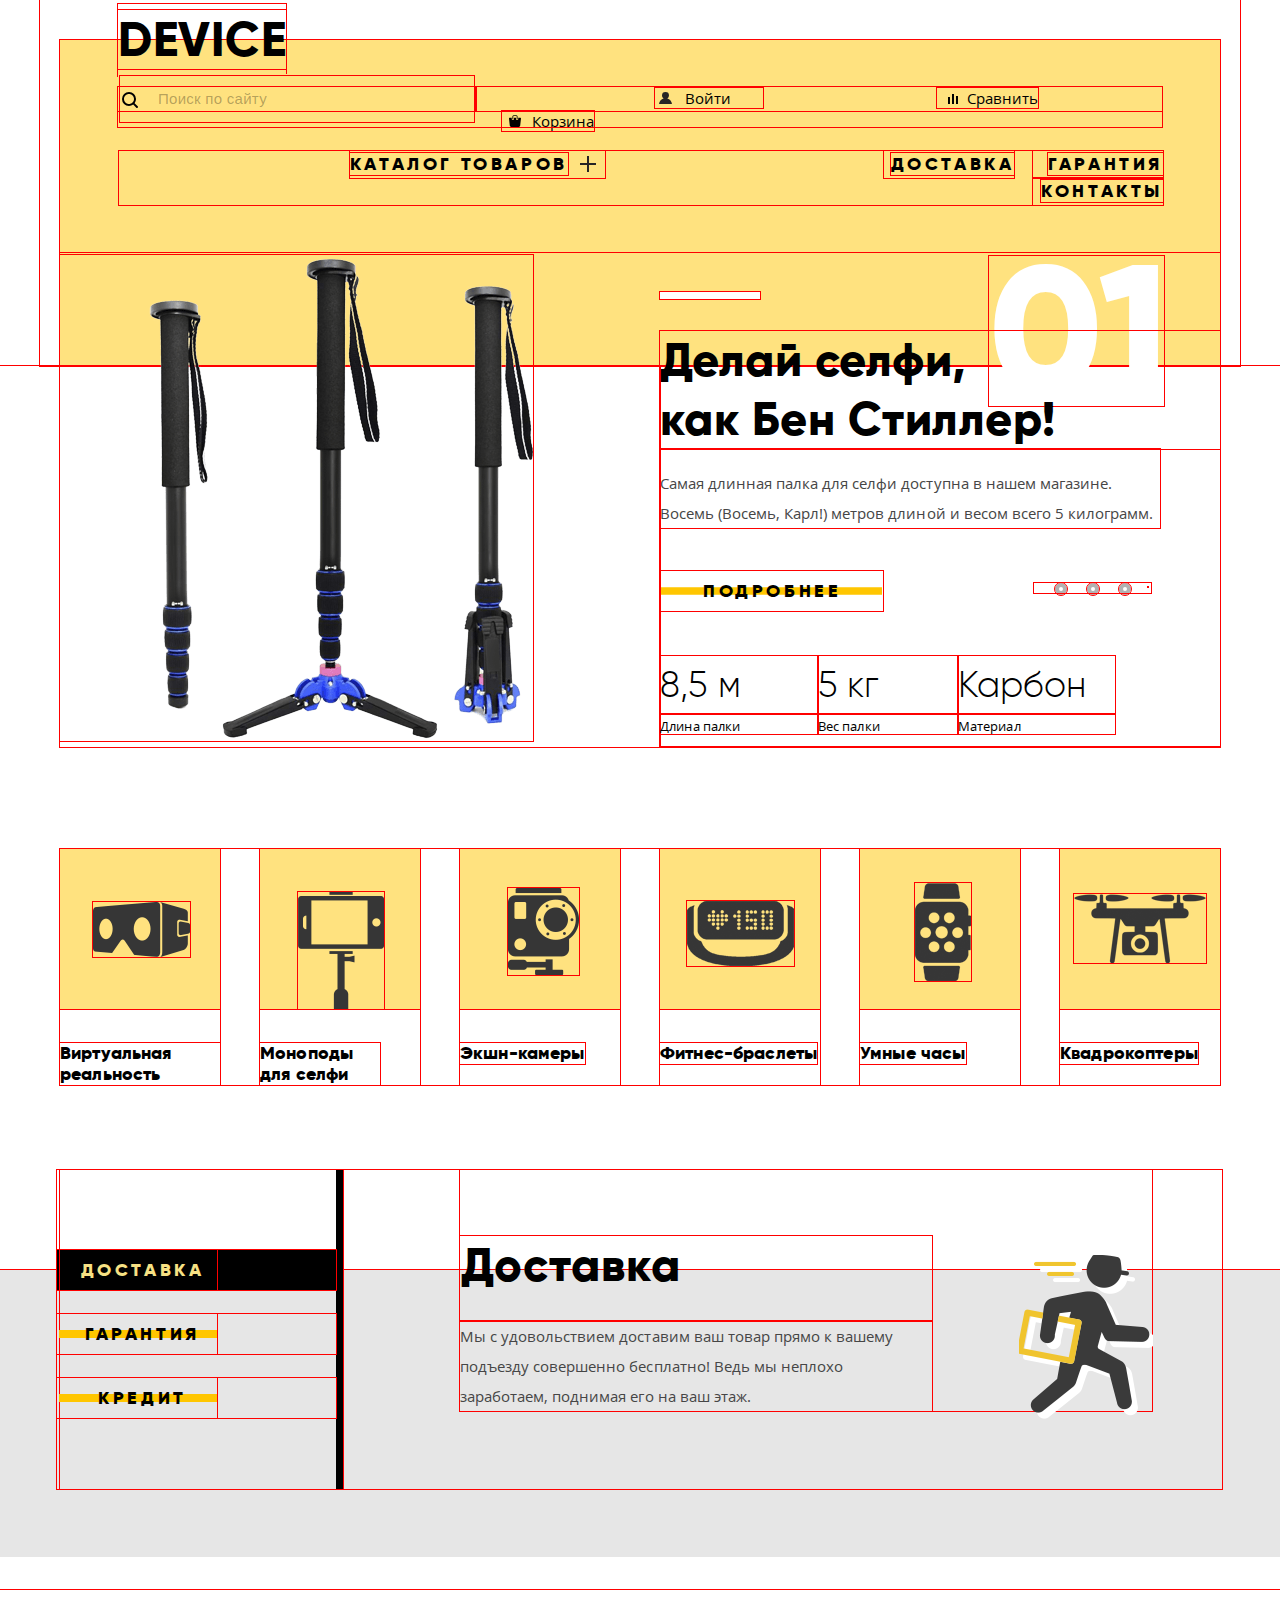
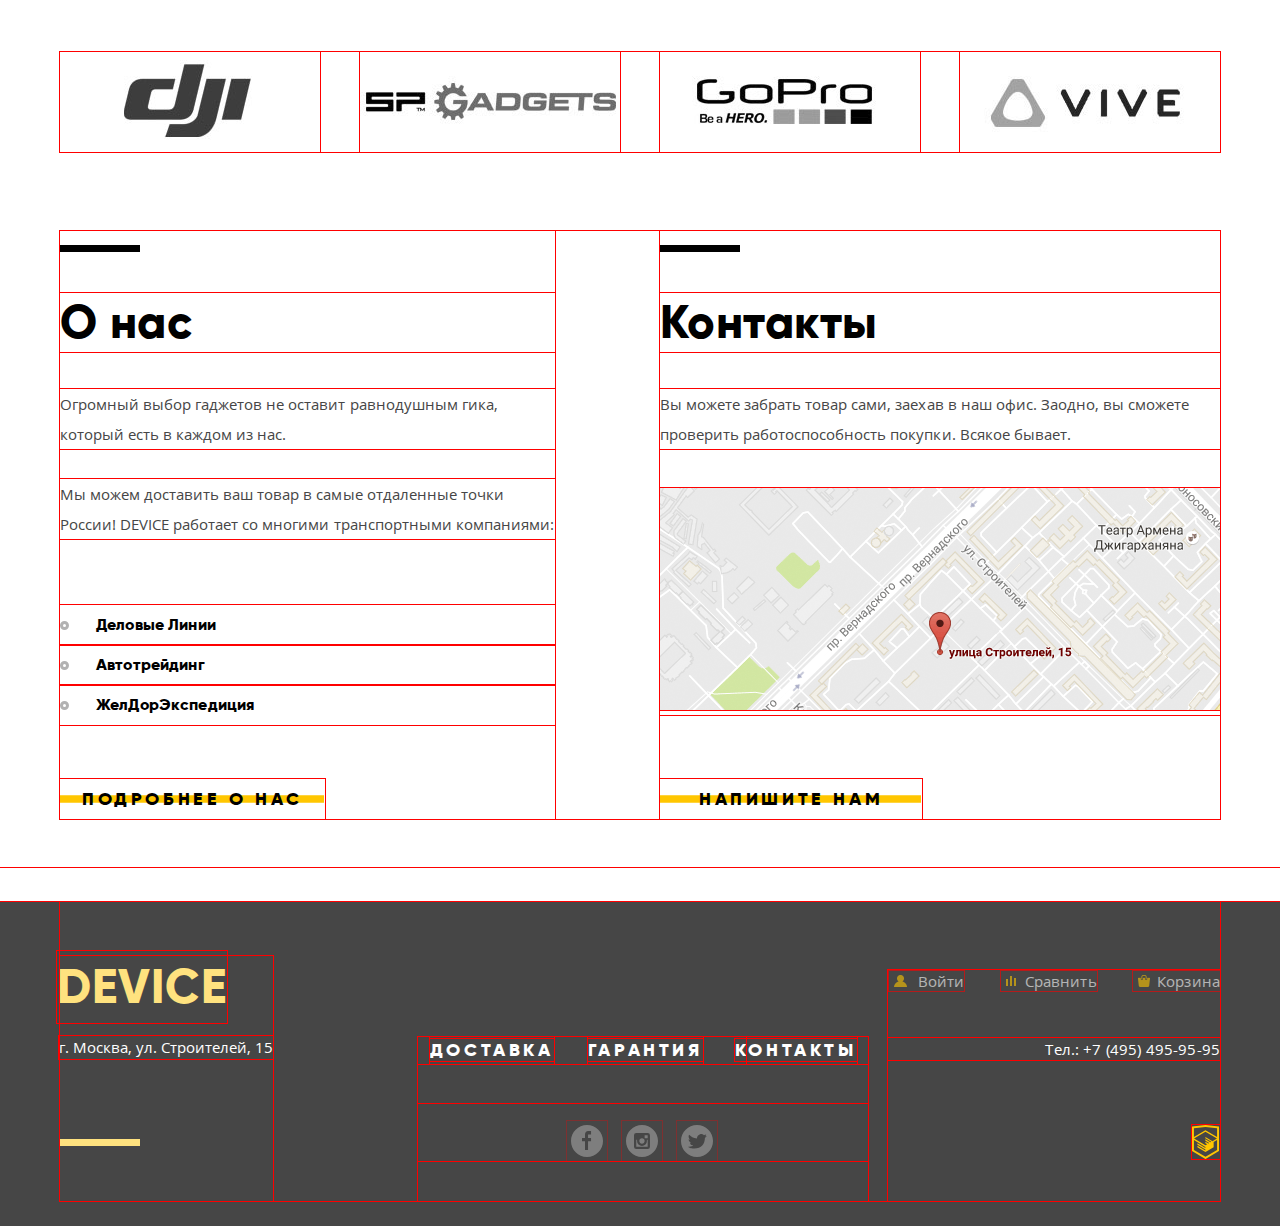
==== commit 51fa3d51: "Переразметил" ====
--- a/index.html
+++ b/index.html
@@ -68,7 +68,7 @@
       </div>
     </header>
 
-    <main class="main">
+    <main class="main-index">
       <section class="sliders-goods">
         <div class="slide slide-1">
           <div class="slide-img">
@@ -286,16 +286,16 @@
       </footer>
 
       <div class="popup write-us">
-        <form action="https://echo.htmlacademy.ru" method="post">
-          <label>Ваше имя:
+        <form class="popup-form" action="https://echo.htmlacademy.ru" method="post">
+          <label class="in-popup-form">Ваше имя:
             <input type="text" name="name" placeholder="Представьтесь, пожалуйста">
           </label>
-          <label>Ваш e-mail:
+          <label class="in-popup-form">Ваш e-mail:
             <input type="email" name="email" placeholder="Для отправки ответа">
           </label>
-          <p>Текст письма:
+          <label>Текст письма:
             <textarea name="emailtext" rows="3" cols="40" placeholder="В свободной форме"></textarea>
-          </p>
+          </label>
           <button class="btn" type="submit" name="write-us">Отправить</button>
         </form>
         <button class="btn-close" type="button" name="close">Close</button>
@@ -306,6 +306,6 @@
         <button class="btn-close" type="button" name="close">Close</button>
       </div>
 
-      <script src="js/script.js"></script>
+      <script type="text/javascript" src="js/script.js"></script>
   </body>
 </html>
--- a/css/style.css
+++ b/css/style.css
@@ -26,9 +26,6 @@
   font-weight: 800;
   font-style: normal;
 }
-
-/* Глобальные к html */
-
 html {
   box-sizing: border-box;
 }
@@ -43,13 +40,9 @@
 .visually-hidden {
   display: none;
 }
-
 img {
   max-width: 100%;
 }
-
-/* Разметка тегов */
-
 body {
   margin: 0;
   display: flex;
@@ -82,9 +75,6 @@
   font-weight: 400;
   color: #464646;
 }
-
-/* Оглашение класcов, для которых нужен шрифт Gilroy */
-
 .popular,
 .footer-services,
 .price-filter-label,
@@ -102,8 +92,13 @@
 .menu-catalog ul,
 .btn,
 .page-name,
-.number {
+.number,
+.item-price {
   font-family: Gilroy, Arial, sans-serif;
+}
+.section-title {
+letter-spacing: 0.01em;
+line-height: 1.25;
 }
 .main-header .container {
   margin-top: 40px;
@@ -119,9 +114,6 @@
 .main-header a:active {
   opacity: 0.3;
 }
-
-/* Start Catalog HEADER*/
-
 .catalog-header .container {
   margin-top: 41px;
   background-color: #ffe27f;/* после - переверстано на флексах*/
@@ -150,7 +142,9 @@
   margin-left: auto;
   width: 508px;
 }
-.cat-for-client .login-client, .cat-for-client .compare, .cat-for-client .basket {
+.cat-for-client .login-client,
+.cat-for-client .compare,
+.cat-for-client .basket {
   padding-left: 30px;
   background-repeat: no-repeat;
 }
@@ -171,9 +165,6 @@
   margin-right: 33px;
   opacity: 0.3;
 }
-
-/* End Catalog Header */
-
 .container {
   width: 1160px;
   margin: 0 20px;
@@ -274,7 +265,7 @@
   margin-left: 26px;
   margin-right: 1px;
   background-image: url(../img/cart.svg);
-  background-position: 4px 3px;
+  background-position: 7px 4px;
 }
 
 .search::placeholder {
@@ -300,7 +291,7 @@
   color: rgba( 0, 0, 0, 0.3);
   letter-spacing: 0.018em;
 }
-.main-nav {/*edited in index*/
+.main-nav {
   display: flex;
   width: 100%;
   margin-left: 59px;
@@ -398,11 +389,19 @@
   border: none;
   background-color: #ffffff;
 }
+.main-index {
+  width: 100%;
+  display: flex;
+  flex-wrap: wrap;
+  justify-content: center;
+  margin-bottom: 30px;
+}
 .main {
   width: 100%;
-  display: flex;
+  display: flex;/*
   flex-wrap: wrap;
   justify-content: center;
+  margin-bottom: 30px;*/
 }
 .main h2 {
   font-size: 47px;
@@ -502,11 +501,20 @@
 .sliders-goods-control:active {
   border-color: rgba(0, 0, 0, 1);
 }
+
 .write-us .btn {
-  z-index: 1;
   margin: 42px 0;
   background: none;
   border: none;
+}
+.form .btn {
+  margin-left: -1px;
+  padding-left: 41px;
+  padding-right: 40px;
+  margin-top: 31px;
+  border:none;
+  background: none;
+  z-index: 0;
 }
 .btn {
   display: inline-block;
@@ -551,7 +559,6 @@
   position: relative;
   margin-bottom: 100px;
 }
-
 .popular a {
   display: inline-block;
   vertical-align: baseline;
@@ -610,13 +617,11 @@
   width: 120px;
 }
 .services-slider {
-
   width: 100%;
   margin-top: 185px;
   background-image: linear-gradient(to bottom, #e6e6e6 90%, #fff 90%);
   margin-bottom: -31px;
 }
-
 .services-slider .container {
   width: 1160px;
   margin: 0 auto;
@@ -658,7 +663,7 @@
   display: inline-block;
   vertical-align: baseline;
   position: relative;
-  min-width: 145px;
+  min-width: 149px;
   padding-left: 11px;
   text-align: center;
   line-height: 40px;
@@ -782,6 +787,9 @@
   margin: 0 20px;
   position: relative;
   margin-top: 79px;
+  margin-bottom: 48px;
+  display: flex;
+  justify-content: space-between;
 }
 .about-devivery .list-item::before {
   position: absolute;
@@ -795,13 +803,13 @@
   background-color: #ffffff;
   border-radius: 50%;
 }
-.about-us {
-  display: inline-block;
-  vertical-align: baseline;
-  width: 41%;
-  padding-right: 118px;
-  padding-top: 4px;
-  padding-left: 0px;
+.about-us {/*
+  display: inline-block;
+  vertical-align: baseline;*/
+  width: 495px;/*
+  padding-right: 93px;*/
+  padding-top: 4px;/*
+  padding-left: 0px;*/
 }
 .about-us:before,
 .contacts:before {
@@ -815,17 +823,17 @@
 .about-us h2,
 .contacts h2 {
   margin-top: 36px;
-  margin-bottom: 39px;
-  margin-left: -2px;
-}
-.about-us .text, .contacts .text {
+  margin-bottom: 37px;
+}
+.about-us .text,
+.contacts .text {
   margin-top: 30px;
   letter-spacing: 0.001em;
   line-height: 30px;
 }
 .about-us ul {
   padding: 0;
-  margin-top: 36px;
+  margin-top: 66px;
   font-size: 16px;
   font-weight: 900;
 }
@@ -842,18 +850,14 @@
 }
 .contacts {
   padding-top: 4px;
-  padding-left: 2px;
-  padding-bottom: 40px;
-  display: inline-block;
-  width: 559px;
-  vertical-align: top;
+  width: 560px;
+
 }
 .contacts .map {
   display: inline-block;
   vertical-align: baseline;
   margin-top: 39px;
-  margin-right: -1px;
-  margin-bottom: 20px;
+  margin-bottom: 19px;
 }
 .contacts .btn {
   margin-top: 45px;
@@ -871,12 +875,16 @@
   margin-left: -480px;
   box-shadow: 0 10px 20px 5px rgba(0, 0, 0, 0.5);
 }
-
-.map-show, .write-us-show {
+.popup-form {
+  display: flex;
+  justify-content: space-between;
+  flex-wrap: wrap;
+}
+.map-show,
+.write-us-show {
   display: block;
   animation: cartoon 1.5s;
 }
-
 .modal-error {
 animation: shake 0.6s;
 }
@@ -889,16 +897,18 @@
   font-size: 0;
 }
 .write-us label {
-  width: 360px;
-  display: inline-block;
-  vertical-align: baseline;
+
   font-family: Gilroy, Arial, sans-serif;
   font-size: 18px;
   font-weight: 900;
 }
+.in-popup-form {
+  width: 360px;
+}
+/*
 .write-us label:first-child {
   margin-right: 39px;
-}
+}*/
 .write-us p {
   margin-top: 40px;
   font-family: Gilroy, Arial, sans-serif;
@@ -926,11 +936,9 @@
   background-color: #fff;
   outline-color: #e5e5e5;
 }
-
 .input-error{
 background-color: #e5e5e5;
 }
-
 .write-us input {
   width: 340px;
 }
@@ -940,7 +948,6 @@
   height: 155px;
   color: rgba(0, 0, 0, 0.4);
 }
-
 .big-map iframe {
   background-color: #ebebeb;
   background-image: url(../img/big_map.jpg);
@@ -998,12 +1005,10 @@
   margin-left: -1px;
   letter-spacing: 0.001em;
 }
-
 .footer-login {
   margin-top: 14px;
   width: 332px;
   text-align: right;
-
 }
 .icon-academy {
   display: inline-block;
@@ -1059,9 +1064,8 @@
 }
 .footer-social {
   margin: 40px 0;
-  padding-right: 20px;
-}
-
+  padding-right: 13px;
+}
 .footer-social a:hover {
   opacity: 1;
 }
@@ -1076,17 +1080,7 @@
   background-image: url(../img/spritesheet.png);
   background-position: -78px -547px;
 }
-.form .btn {
-  margin-left: -1px;
-  padding-left: 41px;
-  padding-right: 40px;
-}
-.sorting form {
-  display: inline-block;
-  vertical-align: baseline;
-}
 
-/* FOOTER!!! */
 .main-footer .container {
   display: flex;
   justify-content: space-between;
@@ -1096,18 +1090,15 @@
   padding-top: 54px;
   color: #fff;
 }
-
 .main-footer {
-  margin-top: 41px;
+  margin-top: 5px;
   width: 100%;
   background-color: #464646;
-  height: 324px;
-}
-
+  min-height: 324px;
+}
 .main-footer a:active {
   opacity: 0.3;
 }
-
 .footer-logo {
   position: relative;
   text-align: left;
@@ -1155,7 +1146,6 @@
   display: inline-block;
   vertical-align: baseline;
   margin-top: 0px;
-
   font-family: Gilroy, Arial, sans-serif;
   font-weight: 900;
   font-size: 48px;
@@ -1233,13 +1223,9 @@
   background-image: url(../img/twitter.svg);
   background-position: 4px 4px;
 }
-  /* END FOOTER!!! */
-
-  /* Навигация по стр (бредкрамбс и пагинация) */
-
 .breadcrumbs-start {
   width: 100%;
-  padding-left: 0px;
+  padding-left: 2px;
   padding-top: 0px;
   background-color: #ffffff;
   letter-spacing: 0.04em;
@@ -1273,22 +1259,22 @@
   background-position: -165px -193px;
   background-repeat: no-repeat;
 }
-
-
 .pagination {
   display: flex;
   justify-content: space-between;
   background-color: #ebebeb;
-  width: 758px;
+  width: 760px;
   font-family: Gilroy, Arial, sans-serif;
   text-transform: uppercase;
   letter-spacing: 0.25em;
   font-weight: 800;
-  margin-left: 75px;
-  margin-bottom: 40px;
-}
-.pagination-moove{
+  margin-left: 70px;
+  margin-left: 70px;
+  margin-bottom: 72px;
+}
+.pagination-moove {
   padding: 25px;
+  padding-left: 30px;
 }
 .pagination-moove:hover {
   background-color: #d9d9d9;
@@ -1297,11 +1283,11 @@
   color: #acacac;
 }
 .pagination-pages {
-  padding: 25px;
+  padding-top: 27px;
   display: flex;
   justify-content: space-between;
   width: 90px;
-  margin-left: 6px;
+  margin-left: 10px;
 }
 .pagination-pages a{
   color: #acacac;
@@ -1309,34 +1295,34 @@
 .pagination-active {
   color: #000;
 }
-
-      /* Конец навигации по стр (бредкрамбс и пагинация) */
-
-.inner-container {
+.inner-container {/*
   flex-grow: 1;
-  margin-bottom: -5px;
+  margin-bottom: -35px;
   padding-left: 20px;
   background-image: linear-gradient(to bottom, #dbdbdb 70px, #f0f0f0 70px);
   text-align: right;
-}
-.inner-container:last-child {
   padding-left: 0;
   padding-right: 20px;
   background-image: linear-gradient(to bottom, #ebebeb 70px, #ffffff 70px);
-  text-align: left;
-}
-aside.filters {
-  width: 326px;
-  display: inline-block;
-  vertical-align: top;
-
-}
-.filters h2 {
-  display: inline-block;
-  text-align: right;
-  padding-right: 180px;
+  text-align: left;*/
+  width: calc(50% + 250px);
+}
+.filters {/*
+  flex-grow: 1;
+  padding-left: 20px;*/
+  width: calc(50% - 250px);
+  background-color: #f0f0f0;/*
+  display: flex;
+  align-items: flex-end;
+  flex-direction: column;*/
+}
+.filters h2 {/*
+  display: inline-block;
+  text-align: right;*/
+  padding-left: 60px;
   padding-top: 7px;
-  padding-bottom: 7px;
+  padding-bottom: 12px;
+  width: 270px;
   font-family: Gilroy, Arial, sans-serif;
   font-weight: 900;
   font-size: 16px;
@@ -1344,26 +1330,30 @@
   line-height: 48px;
   letter-spacing: 0.2em;
 }
-
+.filter-title {
+  background-color: #bdbdbd;
+  display: flex;
+  justify-content: flex-end;
+}
+.form .filter-form {
+  padding-left: 60px;
+  padding-right: 70px;
+  padding-top: 40px;
+  width: 200px;
+}
 .form {
-  display: inline-block;
-  width: 201px;
-  text-align: left;
-  padding-right: 68px;
-  padding-top: 45px;
+  display: flex;
+  justify-content: flex-end;
 }
 .form h3 {
   margin-top: 30px;
   margin-bottom: 0;
-  padding: 10px 0;
+  padding: 9px 0 10px;
   border-top: 2px solid #000;
   font-size: 18px;
   line-height: 26px;
   font-weight: 900;
 }
-
-/*  Start Range filter  */
-
 .range-filter {
   width: 100%;
 }
@@ -1408,7 +1398,8 @@
 }
 .price-controls {
   font-size: 0;
-  margin-top: -15px;
+  margin-top: -20px;
+  margin-bottom: 35px;
 }
 .price-controls label {
   font-size: 14px;
@@ -1417,17 +1408,14 @@
   width: 44%;
   opacity: 0.2;
 }
-.price-controls input {/*
-  font-family: Gilroy, Arial, sans-serif; color: #f000;*/
+.price-controls input {
+  font-family: Gilroy, Arial, sans-serif;
   font-size: 14px;
   width: 33px;
   color: #283136;
   border: none;
   background: #f1f1f1;
 }
-
-/*  End Range filter  */
-
 .color,
 .bluetooth {
   position: relative;
@@ -1442,23 +1430,21 @@
   padding-bottom: 6px;
   padding-left: 39px;
 }
+
 .color label:before {
   content: "";
   position: absolute;
-  width: 23px;
-  height: 23px;
+  width: 27px;
+  height: 24px;
   left: -1px;
   margin-top: -2px;
-  background-color: #dcdcdc;
-  border: 1px solid transparent;
-  border-radius: 10%;
-
-}
-.color label:hover::before {
-  background-color: #cfcfcf;
-}
-.color label:active::before {
-  background-color: #c5c5c5;
+}
+.color label:hover,
+.bluetooth label:hover {
+  opacity: 0.6;
+}
+.color label:active {
+  opacity: 1;
 }
 .color input,
 .bluetooth input {
@@ -1469,89 +1455,125 @@
   content: "";
   background-image: url(../img/checkbox-on.svg);
   background-repeat: no-repeat;
-  background-position: -1px 0px;
-  position: absolute;
-  width: 26px;
-  height: 22px;
-  left: 0px;
+  background-position: 0px 0px;
+  position: absolute;
+  width: 27px;
+  height: 23px;
+  left: -1px;
   margin-top: -1px;
 }
+.color input + label:after {
+  content: "";
+  background-image: url(../img/checkbox-off.svg);
+  background-repeat: no-repeat;
+  background-position: 0px 0px;
+  position: absolute;
+  width: 27px;
+  height: 23px;
+  left: -1px;
+  margin-top: -1px;
+}/*
+.color input:checked:active + label:active {
+  content: "";
+  background-image: url(../img/checkbox-off.svg);
+  background-repeat: no-repeat;
+  background-position: 0px 0px;
+  position: absolute;
+  width: 27px;
+  height: 23px;
+  left: -1px;
+  margin-top: -1px;
+}
+.color input:active + label:active {
+  content: "";
+  background-image: url(../img/checkbox-on.svg);
+  background-repeat: no-repeat;
+  background-position: 0px 0px;
+  position: absolute;
+  width: 27px;
+  height: 23px;
+  left: -1px;
+  margin-top: -1px;
+}*/
 .bluetooth input {
   width: 20px;
   height: 20px;
   margin-right: 14px;
 }
-.bluetooth label {
-  padding-left: 39px;
-}
 .bluetooth label:before {
   content: "";
   position: absolute;
-  width: 24px;
-  height: 24px;
+  width: 24px;/*25*/
+  height: 24px;/*28*//*
+  top: 14px;*/
   left: -1px;
-  margin-top: -4px;/*
-  border: 2px solid #c7c7c7;*/
-  border-radius: 50%;
-}
-.bluetooth label:hover::before {
-  border-color: #bdbdbd;
 }
 .bluetooth label:active::before {
   border-color: #aeaeae;
+  background-image: url(../img/radio-off.svg);
+  background-repeat: no-repeat;
+  background-position: 0px -1px;
+}
+.bluetooth input:checked + label:after {
+  content: "";
+  position: absolute;
+  width: 25px;
+  height: 28px;
+  top: 14px;
+  left: -2px;
   background-image: url(../img/radio-on.svg);
+  background-repeat: no-repeat;
   background-position: 0px 0px;
-}
-.bluetooth input:checked + label:after {
-  content: "";
-  position: absolute;
-  width: 5px;
-  height: 5px;
-  left: 6px;
-  margin-top: 11px;
+}/*
+.bluetooth label:after {
+  content: "";
+  position: absolute;
+  width: 25px;
+  height: 28px;
+  top: 14px;
+  left: 2px;
+}*/
+.bluetooth label:active::before {
+  background-image: url(../img/radio-on.svg);
+  background-repeat: no-repeat;
+  background-position: .px 0px;
+}
+.bluetooth input + label:before {
+  content: "";
+  position: absolute;
+  width: 25px;
+  height: 28px;
+  top: 53px;
+  left: -2px;
   background-image: url(../img/radio-off.svg);
-  background-position: 0px 0px;/*
-  border: 2px solid #000;*/
-  border-radius: 50%;
-}
-.form .btn {
-  margin-left: -1px;
-  padding-left: 41px;
-  padding-right: 40px;
-  border:none;
-  outline: none;
+  background-repeat: no-repeat;
+  background-position: 0px 0px;
 }
 .catalog-item {
-  width: 833px;
-  display: flex;
-  align-self: flex-start;
-  flex-wrap: wrap;
+  width: 830px;
 
-  margin-right: auto;
 }
 .sorting {
-  width: 100%;
-  display: inline-block;
-  vertical-align: baseline;
-  margin-right: auto;
-  align-self: flex-start;
+  background-color: #ebebeb;
 }
 .sorting h2 {
-  line-height: 48px;
-  display: inline-block;
-  vertical-align: baseline;
-  padding-left: 73px;
-  padding-right: 46px;
-  padding-top: 7px;
-  padding-bottom: 7px;
+  padding-left: 70px;/*
+  padding-right: 46px;*/
+  padding-top: 3px;
+  padding-bottom: 8px;
   font-weight: 900;
   font-size: 16px;
   text-transform: uppercase;
   letter-spacing: 0.225em;
 }
-.sorting form {
-  display: inline-block;
-  vertical-align: baseline;
+.sorting-container {
+  width: 830px;
+  display: flex;
+  justify-content: space-between;
+  align-items: baseline;
+}
+.sorting-container form {
+   margin-right: 130px;
 }
 .sorting label {
   margin-right: 23px;
@@ -1572,63 +1594,65 @@
   color: rgba(0, 0, 0, 1);
 }
 .sorting .keys-updown {
+
+}
+.keys-updown a {
   display: inline-block;
   vertical-align: top;
-  margin-top: -34px;
-  margin-left: 770px;
-  font-size: 0;
-}
-.keys-updown a {
-  display: inline-block;
-  vertical-align: baseline;
   width: 18px;
   height: 10px;
-  margin-left: 13px;
+  margin-left: 9px;
   background-image: url(../img/icon-up-dir_active.png);
-  background-position: 7px 0px;
+  background-position: 6px 0px;
   background-repeat: no-repeat;
   font-size: 0;
   opacity: 0.2;
-}
-.keys-updown a:hover {
+  margin-top: 7px;
+}
+.keys-updown a:hover,
+.keys-updown a:last-child {
   opacity: 0.4;
 }
 .keys-updown a:active {
   opacity: 1;
 }
 .keys-updown a:last-child {
-  background-image: url(../img/spritesheet.png);
-  background-position: -113px -673px;
+  background-image: url(../img/icon-down-dir_active.png);
+  background-position: 8px 0px;
   opacity: 1;
 }
 .items {
-  padding-top: 43px;
-  padding-left: 36px;
-  vertical-align: top;
+  padding-top: 20px;
+  padding-left: 70px;
+  padding-bottom: 40px;
+  display: flex;
+  flex-wrap: wrap;
+  justify-content: space-between;
 }
 .item {
   position: relative;
-  display: inline-block;
-  vertical-align: top;
-  margin-left: 36px;
-  margin-bottom: 40px;
-  margin-top: 10px;
-  font-size: 0;
+  margin-top: 50px;
+  width: 360px;
 }
 .item:hover .item-hover {
   display: block;
+}
+.item-description {
+  display: flex;
+  justify-content: space-between;
+  padding-top: 27px;
 }
 .new:before{
   content: "NEW";
   display: block;
   position: absolute;
-  right: 27px;
-  top: 29px;
-  width: 56px;
-  height: 42px;
+  right: 25px;
+  top: 28px;
+  width: 57px;
+  height: 39px;
   border: 2px solid rgba(0,0,0,0.1);
   border-radius: 50%;
-  padding-top: 14px;
+  padding-top: 17px;
   text-align: center;
   color: rgba(0,0,0,0.2);
   font-family: Gilroy, Arial, sans-serif;
@@ -1636,7 +1660,6 @@
   font-size: 14px;
   text-transform: uppercase;
 }
-
 .item .item-hover {
   display: none;
   position: absolute;
@@ -1687,11 +1710,11 @@
 .item .to-compare:active {
   color: rgba( 0, 0, 0, 0.2);
 }
-.item img {
+.item-description img {
   display: block;
   padding-bottom: 34px;
 }
-.item > a {
+.item-description > a {
   display: inline-block;
   vertical-align: top;
   width: 270px;
@@ -1765,6 +1788,4 @@
 .pages a:active {
   color: rgba(0, 0, 0, 1);
 }
-* {
-  outline: 1px solid red;
-}
+* {outline: 1px solid red;}
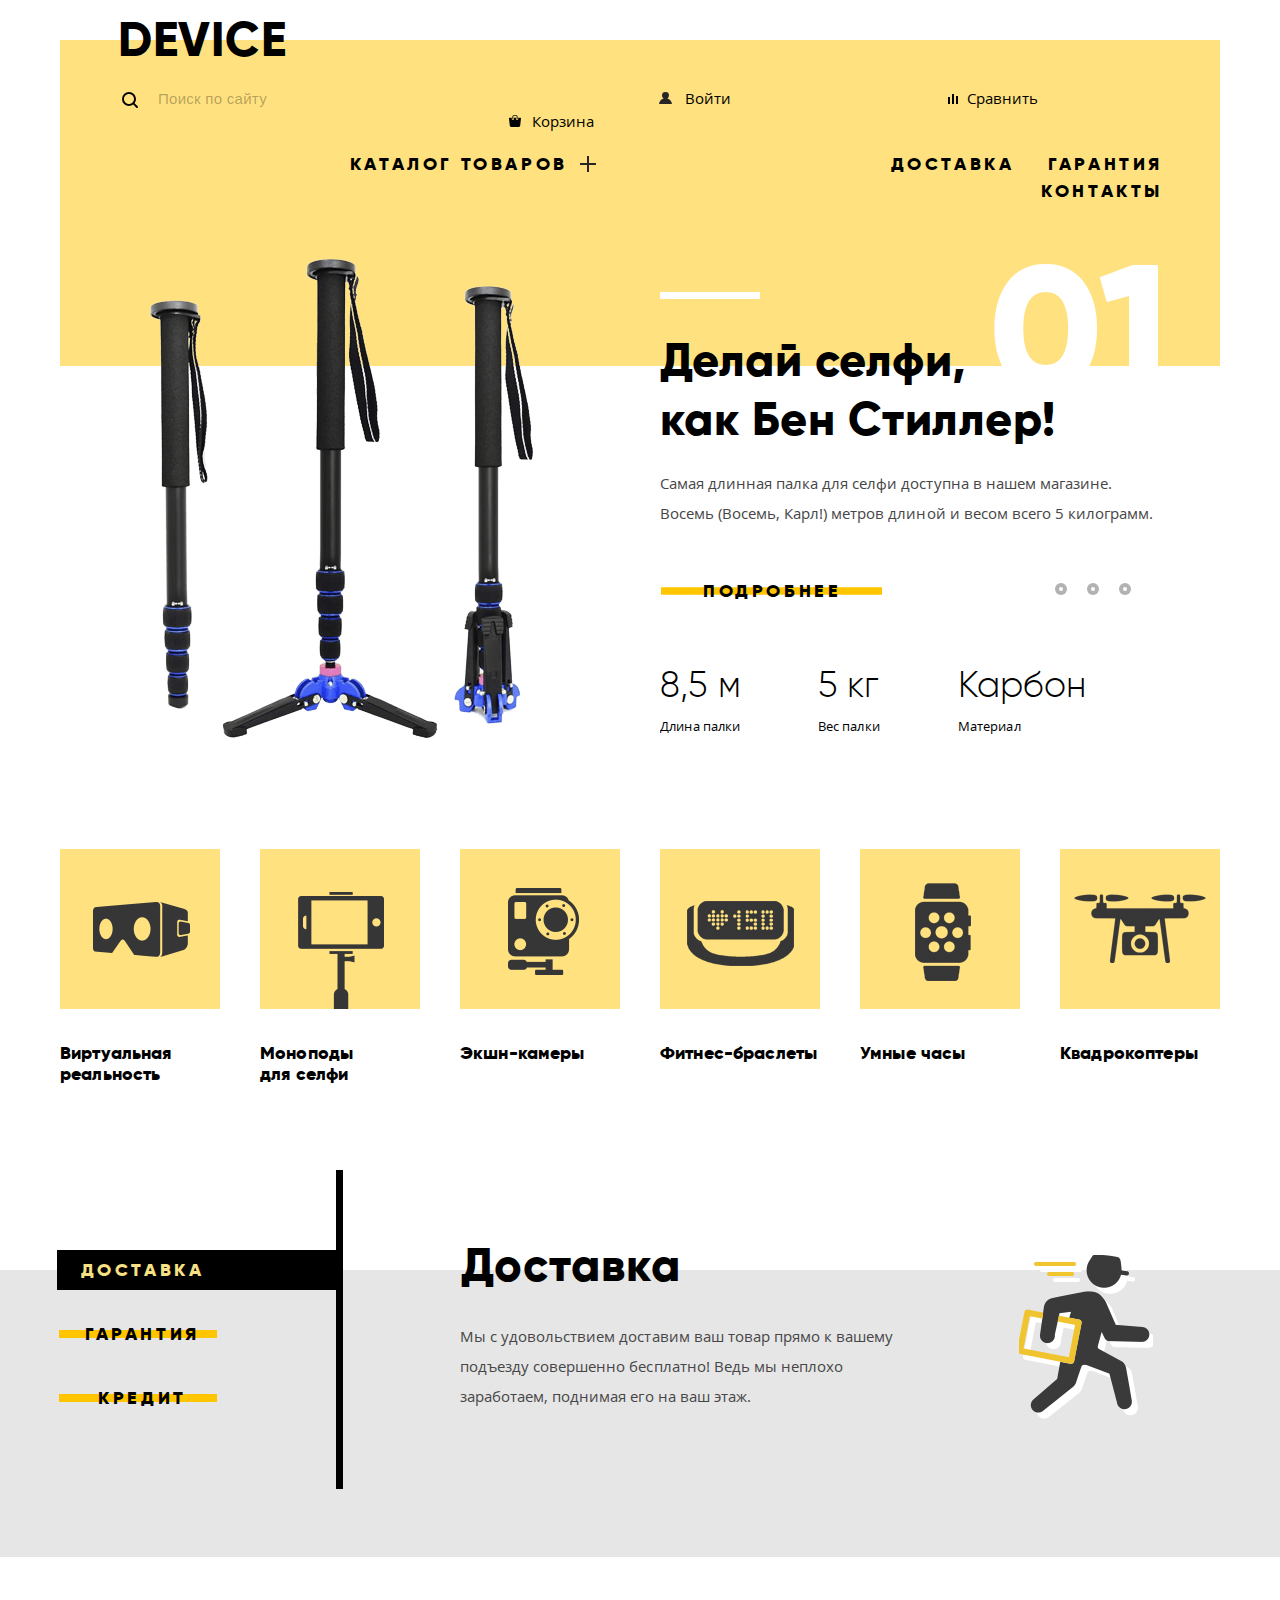
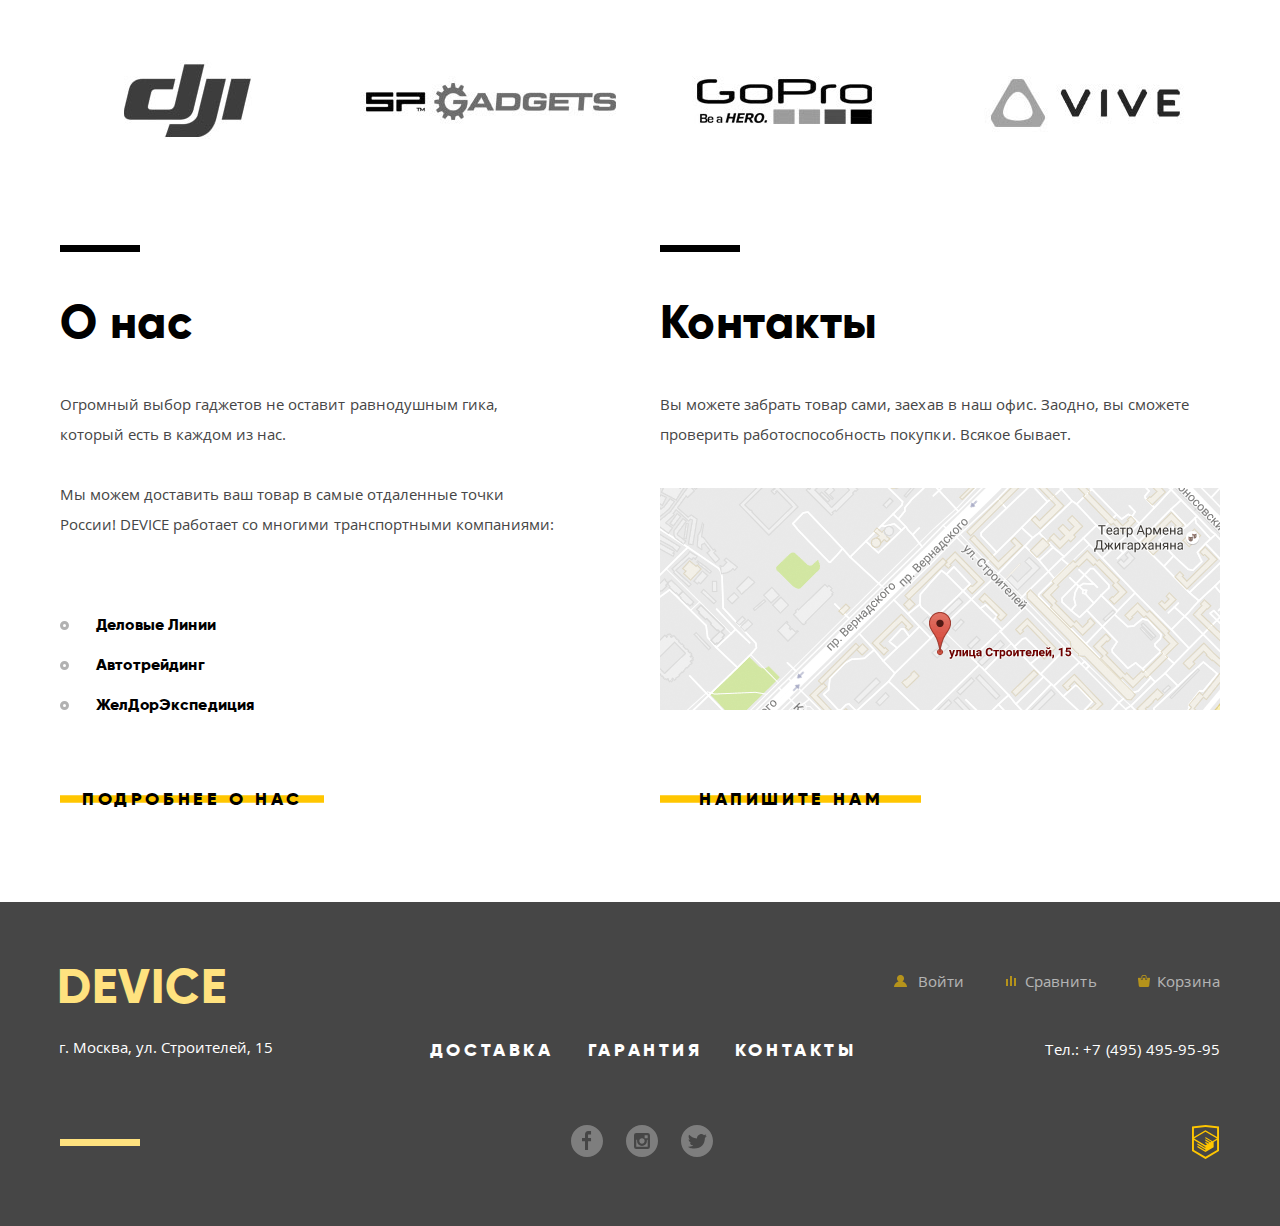
==== commit f42783ca: "Готово для 2-й проверки" ====
--- a/index.html
+++ b/index.html
@@ -3,7 +3,7 @@
   <head>
     <meta charset="utf-8">
     <link href="css/normalize.css" rel="stylesheet">
-    <link href="css/style.css" rel="stylesheet">
+    <link href="css/style.min.css" rel="stylesheet">
     <title>HTML Academy: Девайс</title>
     <meta name="format-detection" content="telephone=no">
     <meta name="SKYPE_TOOLBAR" content="SKYPE_TOOLBAR_PARSER_COMPATIBLE">
@@ -306,6 +306,6 @@
         <button class="btn-close" type="button" name="close">Close</button>
       </div>
 
-      <script type="text/javascript" src="js/script.js"></script>
+      <script type="text/javascript" src="js/script.min.js"></script>
   </body>
 </html>
--- a/css/style.min.css
+++ b/css/style.min.css
@@ -0,0 +1 @@
+a,body{color:#000}@font-face{font-family:"Open Sans";src:local("Open Sans Light"),local("OpenSans-Light"),url(../fonts/opensanslight.woff) format("woff"),url(../fonts/opensanslight.woff2) format("woff2");font-weight:300;font-style:normal}@font-face{font-family:"Open Sans";src:local("Open Sans"),local("OpenSans"),url(../fonts/opensans.woff) format("woff"),url(../fonts/opensans.woff2) format("woff2");font-weight:400;font-style:normal}@font-face{font-family:Gilroy;src:local("Gilroy Light"),local("Gilroy-Light"),url(../fonts/gilroylight.woff) format("woff"),url(../fonts/gilroylight.woff2) format("woff2");font-weight:300;font-style:normal}@font-face{font-family:Gilroy;src:local("Gilroy ExtraBold"),local("Gilroy-ExtraBold"),url(../fonts/gilroyextrabold.woff) format("woff"),url(../fonts/gilroyextrabold.woff2) format("woff2");font-weight:800;font-style:normal}html{-webkit-box-sizing:border-box;box-sizing:border-box}.clearfix::after{content:"";display:table;clear:both}.content-box-component{-webkit-box-sizing:content-box;box-sizing:content-box}.visually-hidden{display:none}.main-header .container,body{display:-webkit-box;display:-ms-flexbox}img{max-width:100%}body{margin:0;display:flex;-webkit-box-pack:center;-ms-flex-pack:center;justify-content:center;-ms-flex-wrap:wrap;flex-wrap:wrap;min-width:1200px;background-color:#fff;font-family:"Open Sans",Arial,sans-serif;font-size:15px;line-height:1.5;font-weight:400;letter-spacing:.01em}a{text-decoration:none}.page-name{letter-spacing:.013em;margin:27px 0 15px 60px}.catalog h2,.page-name,.section-title{font-size:47px;font-weight:800}.text{font-weight:400;color:#464646}.about-us ul,.btn,.catalog h2,.catalog h3,.catalog-header h1,.footer-services,.item-price,.logo,.logo-footer,.main-nav,.menu-catalog ul,.number,.page-name,.popular,.popup-write-to-us label,.price-filter-input,.price-filter-label,.section-title,.slide td{font-family:Gilroy,Arial,sans-serif}.section-title{letter-spacing:.01em;line-height:1.25}.main-header .container{margin-top:40px;background-color:#ffe27f;position:relative;display:flex;-ms-flex-wrap:wrap;flex-wrap:wrap;-webkit-box-pack:justify;-ms-flex-pack:justify;justify-content:space-between}.main-header a:hover{opacity:.6}.main-header a:active{opacity:.3}.catalog-header .container{margin-top:41px;background-color:#ffe27f;position:relative;display:-webkit-box;display:-ms-flexbox;display:flex;-ms-flex-wrap:wrap;flex-wrap:wrap;-webkit-box-pack:justify;-ms-flex-pack:justify;justify-content:space-between}.catalog-header a:hover{opacity:.6}.catalog-header a:active,.logout,.popular-img:active img{opacity:.3}.catalog-header .logo{top:-34px;margin-left:55px}.page-name{margin-left:57px}.cat-for-client{letter-spacing:.001em;display:-webkit-box;display:-ms-flexbox;display:flex;-webkit-box-pack:justify;-ms-flex-pack:justify;justify-content:space-between;margin-left:auto;width:508px}.container,.sliders-goods{width:1160px;position:relative}.cat-for-client .basket,.cat-for-client .compare,.cat-for-client .login-client{padding-left:30px;background-repeat:no-repeat}.cat-for-client .login-client{background-image:url(../img/user.svg);background-position:5px 5px}.cat-for-client .compare{margin-right:14px;background-image:url(../img/compare.svg);background-position:11px 6px}.cat-for-client .basket{background-image:url(../img/cart.svg);background-position:8px 5px}.logout{margin-right:33px}.container{margin:0 20px}.sliders-goods-controls{position:absolute;right:-3px;top:-4px;width:117px;height:10px;font-size:0;letter-spacing:0;text-align:center;z-index:2}.services-slider{margin:0 auto;position:relative;top:-100px;padding-left:2px}.main-navigation input:focus{color:#000;border-bottom:2px solid #000;outline:0}.client-menu{display:-webkit-box;display:-ms-flexbox;display:flex;position:relative;margin-left:5%;margin-right:5%;height:24px;padding-bottom:16px;margin-top:-25px;width:1100px}.client-menu .search-btn{visibility:hidden;display:inline-block;vertical-align:baseline;position:absolute;left:356px;bottom:4px;width:85px;height:49px;background-color:transparent;background-image:none;border:2px solid #000;padding-left:4px}.main-index,.main-nav{display:-webkit-box;display:-ms-flexbox}.client-menu input:focus{color:rgba(0,0,0,1);border-bottom:2px solid #000;outline:0}.client-menu .search-btn:hover{background-color:#000;color:#fff}.menu-catalog,.search{background-color:#ffe27f}.client-menu .search-btn:active{color:rgba(255,255,255,.5);visibility:visible}.search:focus~.search-btn{visibility:visible}.for-client .basket,.for-client .compare,.for-client .login{margin-right:2px;padding-left:30px;background-repeat:no-repeat}.for-client .login{margin-left:179px;padding-right:32px;max-width:50px;padding-left:30px;-o-text-overflow:clip;text-overflow:clip;background-image:url(../img/user.svg);background-position:4px 4px}.for-client{letter-spacing:.001em;-webkit-box-pack:justify;-ms-flex-pack:justify;justify-content:space-between}.for-client .compare{margin-left:168px;background-image:url(../img/compare.svg);background-position:11px 6px}.for-client .basket{margin-left:26px;margin-right:1px;background-image:url(../img/cart.svg);background-position:7px 4px}.search::-webkit-input-placeholder{color:rgba(0,0,0,.3)}.search:-ms-input-placeholder{color:rgba(0,0,0,.3)}.search::-ms-input-placeholder{color:rgba(0,0,0,.3)}.search::placeholder{color:rgba(0,0,0,.3)}.search:hover::-webkit-input-placeholder{color:rgba(0,0,0,.6)}.search:hover:-ms-input-placeholder{color:rgba(0,0,0,.6)}.search:hover::-ms-input-placeholder{color:rgba(0,0,0,.6)}.search:hover::placeholder{color:rgba(0,0,0,.6)}.search:focus::-webkit-input-placeholder{color:rgba(0,0,0,1)}.search:focus:-ms-input-placeholder{color:rgba(0,0,0,1)}.search:focus::-ms-input-placeholder{color:rgba(0,0,0,1)}.search:focus::placeholder{color:rgba(0,0,0,1)}.search{width:358px;height:50px;font-size:15px;padding-left:40px;margin-top:-14px;border:none;background-image:url(../img/search.svg);background-repeat:no-repeat;background-position:4px 18px;color:rgba(0,0,0,.3);letter-spacing:.018em}.main-nav{display:flex;width:100%;font-weight:900;font-size:18px;color:#000;text-transform:uppercase;letter-spacing:.2em;margin:24px 57px 48px 59px}.first-name:hover .menu-catalog,.level>li,.menu-catalog:hover{display:inline-block;vertical-align:baseline}.first-name:after,.menu-catalog{position:absolute;font-weight:300}.level{text-align:right;padding-left:0}.level>li{width:130px;background-position:230px 5px;background-image:url(../img/plus.svg);background-repeat:no-repeat;color:#aaa}.level>li:first-child{margin-right:271px;width:255px;text-align:left}.level>li:nth-child(3){margin-left:10px}.level>li:last-child{margin-left:93px}.first-name:after{padding-left:10px;font-size:38px;cursor:pointer;color:rgba(0,0,0,.3)}.first-name:hover:after,.new:before{color:rgba(0,0,0,.2)}.first-name:active:after{color:rgba(0,0,0,.1)}.menu-catalog{display:none;width:1145px;top:139px;left:0;padding-top:39px;padding-left:15px;padding-bottom:12px;z-index:10;font-size:15px;text-transform:none}.menu-catalog ul{display:inline-block;list-style:none;vertical-align:top;margin-left:45px;margin-right:7px;letter-spacing:.001em}.menu-catalog li{padding-top:9px;padding-bottom:5px}.marker{width:100%;height:113px}.marker hr{width:100px;height:7px;margin-left:600px;margin-top:39px;border:none;background-color:#fff}.main-index{width:100%;display:flex;-ms-flex-wrap:wrap;flex-wrap:wrap;-webkit-box-pack:center;-ms-flex-pack:center;justify-content:center;margin-bottom:30px}.main{width:100%;display:-webkit-box;display:-ms-flexbox;display:flex}.main h2{font-size:47px;line-height:56px;font-weight:900;margin:3px 0 0}.slide-1 img{padding-left:89px;margin-top:-111px;position:relative}.slide-img{display:block;width:600px}.slide{display:-webkit-box;display:-ms-flexbox;display:flex}.slide-2,.slide-3{display:none}.slide-description{display:inline-block;vertical-align:top;margin-top:-35px;opacity:.999;width:560px;height:415px}.btn,.popular a,.slider-buttons,.sliders-goods-control{vertical-align:baseline}.slide-description .text{padding-top:19px;line-height:30px;width:500px;margin-bottom:43px;letter-spacing:.001em}.btn,.services-slider label{font-family:Gilroy,Arial,sans-serif;letter-spacing:.2em;text-transform:uppercase}.number{position:absolute;right:56px;top:-110px;width:175px;font-size:180px;font-weight:900;line-height:150px;color:#fff}.slide-description .btn{margin-left:1px}.slide-description table{margin-top:45px;margin-left:0;table-layout:fixed;width:455px;text-align:left}.slide-description td{font-size:36px;line-height:58px}.slide-description td:nth-child(2){width:140px}.slide-description th{font-size:13px;line-height:16px;padding-top:4px}.btn,.popular span,.services-slider label{font-size:18px;font-weight:900}.slider-buttons{display:inline-block;position:absolute;right:0;margin-right:72px;margin-top:-160px}.slider-buttons .sliders-goods-control-input{display:none}.btn,.btn:before{display:inline-block}.sliders-goods-control{margin:0 10px;display:inline-block;width:4px;height:4px;border-radius:50%;border:4px solid rgba(0,0,0,.3);background-color:#fff}.sliders-goods-control:hover{border-color:rgba(0,0,0,.4)}.sliders-goods-control:active{border-color:rgba(0,0,0,1)}.form .btn,.write-us .btn{border:none;background:0 0}.write-us .btn{margin:42px 0}.form .btn{margin-left:-1px;padding-left:41px;padding-right:40px;margin-top:31px;z-index:0}.btn:before,.btn:hover{background-color:#ffc600}.btn{padding:0 42px;position:relative;line-height:40px;color:#000}.btn:before,.services-slider span::before{content:"";position:absolute}.btn:before{height:6px;top:16px;right:1px;left:0;border-top:1px solid #ffd43e;border-bottom:1px solid #ffd43e;z-index:-1}.btn:active{color:#f7e184;background-color:#000}.popular{display:-webkit-box;display:-ms-flexbox;display:flex;-ms-flex-wrap:wrap-reverse;flex-wrap:wrap-reverse;-webkit-box-pack:justify;-ms-flex-pack:justify;justify-content:space-between;width:1160px;margin:102px 20px 100px;position:relative}.popular a{display:inline-block;width:160px}.logotype-popular,.popular-img{display:-webkit-box;display:-ms-flexbox}.popular a:nth-child(1) img{margin-top:-10px}.popular a:nth-child(2) img{margin-left:2px;margin-top:2px}.popular a:nth-child(3) img{margin-top:2px;margin-left:1px}.popular a:nth-child(4) img{margin-top:6px;margin-left:6px}.popular a:nth-child(5) img{margin-top:10px;margin-left:0}.popular a:nth-child(6) img{margin-top:6px;margin-left:5px}.popular-img{display:flex;-webkit-box-pack:center;-ms-flex-pack:center;justify-content:center;-webkit-box-align:center;-ms-flex-align:center;align-items:center;width:160px;height:160px;background-color:#ffe27f;margin-bottom:34px}.popular-img:hover{background-color:#ffc600}.down-flex div{-webkit-box-align:end;-ms-flex-align:end;align-items:flex-end}.popular span{display:inline-block;color:#000;line-height:21px;vertical-align:top}.down-flex span{width:120px}.services-slider{width:100%;margin-top:185px;background-image:-webkit-gradient(linear,left top,left bottom,color-stop(90%,#e6e6e6),color-stop(90%,#fff));background-image:-webkit-linear-gradient(top,#e6e6e6 90%,#fff 90%);background-image:-o-linear-gradient(top,#e6e6e6 90%,#fff 90%);background-image:linear-gradient(to bottom,#e6e6e6 90%,#fff 90%);margin-bottom:-31px}.services-slider .container{width:1160px;margin:0 auto;position:relative;top:-100px;padding-left:2px}.services-slider input{display:none}.services-slider .slides{display:inline-block;vertical-align:top;border-right:7px solid #000;min-width:279px;padding-top:80px;padding-bottom:47px;margin-left:-5px}.services-slider .active{background-color:#000;color:#f7e184;width:279px}.services-slider .active ::before{display:none}.services-slider label{display:block;margin-bottom:24px;color:#000}.service-item,.services-slider span{display:inline-block;vertical-align:baseline}.services-slider span{position:relative;min-width:149px;padding-left:11px;text-align:center;line-height:40px;cursor:pointer;z-index:0}.services-slider span::before{height:8px;left:2px;right:0;top:16px;background-color:#ffc600;z-index:-1}.credit:after,.delivery:after,.warranty:after{position:absolute;top:85px;right:67px;background-image:url(../img/spritesheet.png);background-repeat:no-repeat}.services-slider span:hover{background-color:#ffc600}.services-slider span:active{color:#f7e184;background-color:#000;width:268px}.services-slider span:active::before{content:none}.about-devivery .list-item::before,.about-us:before,.btn-close:after,.btn-close:before,.contacts:before,.credit:after,.delivery:after,.warranty:after{content:""}.service-item{max-width:472px;padding-top:66px;padding-right:220px;margin-left:113px;letter-spacing:.019em}.delivery:after{width:136px;height:164px;background-position:-7px -390px}.warranty:after{width:171px;height:195px;background-position:-5px 0}.credit:after{width:156px;height:188px;background-position:-5px -199px}.service-item h2{padding-bottom:27px;padding-left:1px;letter-spacing:.02em}.about-us .text,.contacts .text,.delivery .text{letter-spacing:.001em;line-height:30px}.credit,.warranty{display:none}.logotype-popular{width:1160px;display:flex;-webkit-box-pack:justify;-ms-flex-pack:justify;justify-content:space-between;margin:-6px 5px 0;height:100px}.logo-1,.logo-2,.logo-3,.logo-4{width:260px}.logo-1{background:url(../img/logo-1.jpg);height:100px}.logo-1:hover{background:url(../img/logo-1_hover.jpg)}.logo-2{background:url(../img/logo-2.jpg)}.logo-2:hover{background:url(../img/logo-2_hover.jpg)}.logo-3{background:url(../img/logo-3.jpg)}.logo-3:hover{background:url(../img/logo-3_hover.jpg)}.logo-4{background:url(../img/logo-4.jpg)}.logo-4:hover{background:url(../img/logo-4_hover.jpg)}.contact-info{width:1160px;margin:79px 20px 48px;position:relative;display:-webkit-box;display:-ms-flexbox;display:flex;-webkit-box-pack:justify;-ms-flex-pack:justify;justify-content:space-between}.about-devivery .list-item::before{position:absolute;top:16px;left:0;display:block;width:3px;height:3px;border:3px solid #b2b2b2;background-color:#fff;border-radius:50%}.about-us{width:495px;padding-top:4px}.about-us:before,.contacts:before{display:inline-block;vertical-align:baseline;width:80px;height:7px;background-color:#000}.about-us h2,.contacts h2{margin-top:36px;margin-bottom:37px}.about-us .text,.contacts .text{margin-top:30px}.about-us ul{padding:0;margin-top:66px;font-size:16px;font-weight:900}.about-us li{position:relative;line-height:40px;list-style:none;padding-left:36px}.about-us .btn{margin-top:54px;padding-left:22px;padding-right:22px}.contacts{padding-top:4px;width:560px}.contacts .map{display:inline-block;vertical-align:baseline;margin-top:39px;margin-bottom:19px}.contacts .btn{margin-top:45px;padding-left:39px;padding-right:39px}.popup{display:none;position:fixed;width:960px;height:559px;z-index:20;top:15%;left:50%;margin-left:-480px;-webkit-box-shadow:0 10px 20px 5px rgba(0,0,0,.5);box-shadow:0 10px 20px 5px rgba(0,0,0,.5)}.popup-form{display:-webkit-box;display:-ms-flexbox;display:flex;-webkit-box-pack:justify;-ms-flex-pack:justify;justify-content:space-between;-ms-flex-wrap:wrap;flex-wrap:wrap}.map-show,.write-us-show{display:block;-webkit-animation:cartoon 1.5s;animation:cartoon 1.5s}.modal-error{-webkit-animation:shake .6s;animation:shake .6s}.write-us{background-color:#fff;width:760px;height:359px;padding:100px;text-align:left;font-size:0}.write-us label,.write-us p{font-family:Gilroy,Arial,sans-serif;font-size:18px;font-weight:900}.in-popup-form{width:360px}.write-us p{margin-top:40px}.write-us input,.write-us textarea{padding-left:20px;font-family:"Open Sans",Arial,sans-serif;font-size:14px;font-weight:500;line-height:50px;background-color:#f3f3f3;color:#000;border:none;overflow:hidden}.write-us input:hover,.write-us textarea:hover{background-color:#ebebeb}.write-us input:focus,.write-us textarea:focus{background-color:#fff;outline-color:#e5e5e5}.input-error{background-color:#e5e5e5}.write-us input{width:340px}.write-us textarea{display:block;width:740px;height:155px;color:rgba(0,0,0,.4)}.big-map iframe{background-color:#ebebeb;background-image:url(../img/big_map.jpg);background-size:contain}.btn-close{position:absolute;display:block;width:55px;height:55px;top:22px;right:22px;border-radius:50%;background-color:#ffc600;border:1px solid #ffc600;opacity:.5;font-size:0}.btn-close:after,.btn-close:before{position:absolute;width:34px;height:3px;left:10px;top:25px;background-color:#fff}.footer-logo,.icon-academy,.logo{position:relative}.btn-close:before{-webkit-transform:rotate(45deg);-ms-transform:rotate(45deg);transform:rotate(45deg)}.btn-close:after{-webkit-transform:rotate(-45deg);-ms-transform:rotate(-45deg);transform:rotate(-45deg)}.btn-close:hover{opacity:1}.btn-close:active::after,.btn-close:active::before{opacity:.4}.logo{top:-36px;margin-left:58px;letter-spacing:.015em;font-weight:900;font-size:48px;color:#000}.address{color:#fff;margin-top:13px;margin-bottom:30px;margin-left:-1px;letter-spacing:.001em}.footer-login{margin-top:14px;width:332px;text-align:right}.icon-academy{display:inline-block;vertical-align:baseline;width:28px;height:34px;top:18px;background-image:url(../img/logo-html.svg);color:#fdc303;background-repeat:no-repeat;font-size:0}.icon-academy:hover{opacity:.6}.footer-login .footer-client-menu{padding-left:24px;margin-left:32px;color:#fff;background-repeat:no-repeat;background-position:5px center;opacity:.6}.footer-login .footer-client-menu:nth-child(1){margin-left:0;padding-left:29px;background-image:url(../img/icon_user_y.png)}.footer-login .footer-client-menu:nth-child(1):hover{opacity:1}.footer-login .footer-client-menu:nth-child(1):active{opacity:.3}.footer-login .footer-client-menu:nth-child(2){background-image:url(../img/icon_compare_y.png)}.footer-login .footer-client-menu:nth-child(2):hover{opacity:1}.footer-login .footer-client-menu:nth-child(2):active{opacity:.3}.footer-login .footer-client-menu:nth-child(3){background-image:url(../img/icon_cart_y.png)}.social-btn-inst,.social-btn-twit{background-image:url(../img/spritesheet.png)}.footer-login .footer-client-menu:nth-child(3):hover{opacity:1}.footer-login .footer-client-menu:nth-child(3):active{opacity:.3}.footer-social{margin:40px 0;padding-right:13px}.footer-social a:hover{opacity:1}.footer-social a:active{opacity:.1}.social-btn-inst{background-position:-39px -547px}.social-btn-twit{background-position:-78px -547px}.main-footer .container{display:-webkit-box;display:-ms-flexbox;display:flex;-webkit-box-pack:justify;-ms-flex-pack:justify;justify-content:space-between;margin-left:auto;margin-right:auto;text-align:center;padding-top:54px;color:#fff}.footer-logo a,.logo-footer a{font-size:48px;color:#ffe27f;font-weight:900;display:inline-block;vertical-align:baseline;font-family:Gilroy,Arial,sans-serif}.main-footer{margin-top:5px;width:100%;background-color:#464646;min-height:324px}.footer-logo:after,.logo-footer:after{width:80px;height:7px;background-color:#ffe27f;content:""}.main-footer a:active{opacity:.3}.footer-logo{text-align:left}.footer-logo:after{position:absolute;top:183px}.footer-logo a{margin-top:-5px;margin-left:-3px;letter-spacing:.02em;opacity:1}.footer-logo a:hover{opacity:.6}.footer-logo a:active{opacity:.3}.logo-footer{position:relative;text-align:left}.logo-footer:after{position:absolute;top:168px}.logo-footer a{margin-top:0;opacity:1}.logo-footer a:hover{opacity:.6}.logo-footer a:active{opacity:.3}.phone{color:#fff;text-align:right;margin-top:45px;margin-bottom:30px}.footer-menu{display:inline-block;vertical-align:baseline;margin-top:81px;margin-left:125px;width:450px}.menu-center .footer-contacts{margin-left:-12px}.footer-menu li{display:inline-block}.footer-menu li:nth-child(2){margin-left:30px;margin-right:40px}.menu-center a{color:#fff;font-family:Gilroy,Arial,sans-serif;font-weight:900;font-size:18px;text-transform:uppercase;letter-spacing:.2em;opacity:1}.menu-center a:hover{opacity:.6}.menu-center a:active{opacity:.3}.footer-social .social-btn{display:inline-block;vertical-align:baseline;width:40px;height:40px;margin-left:11px;background-repeat:no-repeat;background-image:url(../img/fb.svg);background-position:4px 4px;opacity:.3;font-size:0}.breadcrumbs,.pagination{display:-webkit-box;display:-ms-flexbox;-webkit-box-pack:justify}.footer-social .social-btn:hover{opacity:.6}.footer-social .social-btn:active{opacity:.1}.footer-social .social-btn-inst{background-image:url(../img/instagram.svg);background-position:4px 4px}.footer-social .social-btn-twit{background-image:url(../img/twitter.svg);background-position:4px 4px}.breadcrumbs-start{width:100%;padding-left:2px;padding-top:0;background-color:#fff;letter-spacing:.04em}.breadcrumbs{font-size:13px;letter-spacing:.019em;display:flex;-ms-flex-pack:justify;justify-content:space-between;margin-bottom:50px;margin-left:59px;padding-right:46px;width:383px;color:#000;opacity:.3}.pagination-moove:active a,.pagination-pages a{color:#acacac}.breadcrumbs li:hover{opacity:.6}.breadcrumbs li:active{opacity:.1}.breadcrumbs-current{opacity:.3}.breadcrumbs-arrow{content:"";width:12px;height:16px;background-image:url(../img/spritesheet.png);background-position:-165px -193px;background-repeat:no-repeat}.pagination{display:flex;-ms-flex-pack:justify;justify-content:space-between;background-color:#ebebeb;width:760px;font-family:Gilroy,Arial,sans-serif;text-transform:uppercase;letter-spacing:.25em;font-weight:800;margin-left:70px;margin-bottom:72px}.filter-title,.pagination-pages{display:-webkit-box;display:-ms-flexbox}.pagination-moove{padding:25px 25px 25px 30px}.pagination-moove:hover{background-color:#d9d9d9}.pagination-pages{padding-top:27px;display:flex;-webkit-box-pack:justify;-ms-flex-pack:justify;justify-content:space-between;width:90px;margin-left:10px}.pagination-active{color:#000}.inner-container{width:calc(50% + 250px)}.filters{width:calc(50% - 250px);background-color:#f0f0f0}.filters h2{padding-left:60px;padding-top:7px;padding-bottom:12px;width:270px;font-family:Gilroy,Arial,sans-serif;font-weight:900;font-size:16px;text-transform:uppercase;line-height:48px;letter-spacing:.2em}.filter-title{background-color:#bdbdbd;display:flex;-webkit-box-pack:end;-ms-flex-pack:end;justify-content:flex-end}.form .filter-form{padding-left:60px;padding-right:70px;padding-top:40px;width:200px}.form{display:-webkit-box;display:-ms-flexbox;display:flex;-webkit-box-pack:end;-ms-flex-pack:end;justify-content:flex-end}.form h3{margin-top:30px;margin-bottom:0;padding:9px 0 10px;border-top:2px solid #000;font-size:18px;line-height:26px;font-weight:900}.range-filter{width:100%}.range-controls{position:relative;height:23px;padding:23px 0 11px 10px}.range-controls .scale{height:2px;background:#dcdcdc}.range-controls .bar{width:55%;height:2px;background:#72ca00}.range-controls .toggle{position:absolute;top:17px;left:0;width:9px;height:9px;cursor:pointer;border:3px solid #000;border-radius:50%;background:#fff}.range-controls .toggle:active{background-color:#63b000;border:3px solid #fff;-webkit-box-shadow:0 2px 5px 1px #000;box-shadow:0 2px 5px 1px #000}.range-controls .toggle-min{left:-2px}.range-controls .toggle-max{left:110px}.price-controls{font-size:0;margin-top:-20px;margin-bottom:35px}.price-controls label{font-size:14px;display:inline-block;vertical-align:baseline;width:44%;opacity:.2}.price-controls input{font-family:Gilroy,Arial,sans-serif;font-size:14px;width:33px;color:#283136;border:none;background:#f1f1f1}.bluetooth,.color{position:relative;padding-top:4px;padding-bottom:4px;text-transform:capitalize}.new:before,.sorting h2{text-transform:uppercase;font-weight:900}.bluetooth label,.color label{display:block;padding-top:12px;padding-bottom:6px;padding-left:39px}.color label:before{content:"";position:absolute;width:27px;height:24px;left:-1px;margin-top:-2px}.color input+label:after,.color input:active+label:active,.color input:checked+label:after,.color input:checked:active+label:active{content:"";position:absolute;width:27px;height:23px;left:-1px;margin-top:-1px;background-position:0 0}.bluetooth label:hover,.color label:hover{opacity:.6}.color label:active{opacity:1}.bluetooth input,.color input{display:none;padding-top:10px}.color input:checked+label:after{background-image:url(../img/checkbox-on.svg);background-repeat:no-repeat}.color input+label:after,.color input:checked:active+label:active{background-image:url(../img/checkbox-off.svg);background-repeat:no-repeat}.color input:active+label:active{background-image:url(../img/checkbox-on.svg);background-repeat:no-repeat}.bluetooth input:checked+label:after,.bluetooth label:active::before{background-image:url(../img/radio-on.svg);background-repeat:no-repeat}.bluetooth input{width:20px;height:20px;margin-right:14px}.bluetooth input:checked+label:after,.bluetooth label:before{content:"";position:absolute;width:25px;top:14px}.bluetooth label:before{height:53px;left:13px}.bluetooth input:checked+label:after{height:25px;left:-2px;background-position:0 0}.bluetooth input+label:before,.bluetooth label:after{content:"";position:absolute;width:25px;height:28px}.bluetooth label:after{top:14px;left:7px}.bluetooth label:active::before{border-color:#aeaeae;background-position:.px 0}.bluetooth input+label:before{top:55px;left:-2px;background-image:url(../img/radio-off.svg);background-repeat:no-repeat;background-position:0 0}.catalog-item{width:830px}.sorting{background-color:#ebebeb}.sorting h2{padding-left:70px;padding-top:3px;padding-bottom:8px;font-size:16px;letter-spacing:.225em}.sorting-container{width:830px;display:-webkit-box;display:-ms-flexbox;display:flex;-webkit-box-pack:justify;-ms-flex-pack:justify;justify-content:space-between;-webkit-box-align:baseline;-ms-flex-align:baseline;align-items:baseline}.sorting-container form{margin-right:130px}.sorting label{margin-right:23px;cursor:pointer;letter-spacing:0;color:rgba(0,0,0,.3)}.sorting label:hover{color:rgba(0,0,0,.6)}.sorting input:checked+span,.sorting label:active{color:rgba(0,0,0,1)}.sorting input{display:none}.keys-updown a{display:inline-block;vertical-align:top;width:18px;height:10px;margin-left:9px;background-image:url(../img/icon-up-dir_active.png);background-position:6px 0;background-repeat:no-repeat;font-size:0;opacity:.2;margin-top:7px}.item .to-compare,.item-hover .to-basket{vertical-align:baseline;display:inline-block}.keys-updown a:hover,.keys-updown a:last-child{opacity:.4}.keys-updown a:active{opacity:1}.keys-updown a:last-child{background-image:url(../img/icon-down-dir_active.png);background-position:8px 0;opacity:1}.items{padding-top:20px;padding-left:70px;padding-bottom:40px;display:-webkit-box;display:-ms-flexbox;display:flex;-ms-flex-wrap:wrap;flex-wrap:wrap;-webkit-box-pack:justify;-ms-flex-pack:justify;justify-content:space-between}.item{position:relative;margin-top:50px;width:360px}.item:hover .item-hover{display:block}.item-description{display:-webkit-box;display:-ms-flexbox;display:flex;-webkit-box-pack:justify;-ms-flex-pack:justify;justify-content:space-between;padding-top:27px}.new:before{content:"NEW";display:block;position:absolute;right:25px;top:28px;width:57px;height:39px;border:2px solid rgba(0,0,0,.1);border-radius:50%;padding-top:17px;text-align:center;font-family:Gilroy,Arial,sans-serif;font-size:14px}.item .item-hover{display:none;position:absolute;width:360px;height:380px;top:0;left:0;line-height:380px;text-align:center;background-color:rgba(239,239,239,.7)}.item-hover .to-basket{position:absolute;text-align:center;top:170px;left:80px;width:200px;height:40px;background-image:-webkit-linear-gradient(top,rgba(255,255,255,0) 16px,#ffc600 16px,#ffc600 24px,rgba(255,255,255,0) 24px);background-image:-o-linear-gradient(top,rgba(255,255,255,0) 16px,#ffc600 16px,#ffc600 24px,rgba(255,255,255,0) 24px);background-image:linear-gradient(to bottom,rgba(255,255,255,0) 16px,#ffc600 16px,#ffc600 24px,rgba(255,255,255,0) 24px);color:#000;font-family:Gilroy,Arial,sans-serif;font-weight:900;font-size:18px;letter-spacing:.2em;line-height:40px}.item-hover .to-basket:hover{background-color:#ffc600}.item-hover .to-basket:active{color:rgba(0,0,0,.3)}.item .to-compare{position:absolute;top:220px;left:110px;line-height:20px;color:rgba(0,0,0,.5);font-size:13px}.item .to-compare:hover{color:rgba(0,0,0,1)}.item .to-compare:active{color:rgba(0,0,0,.2)}.item-description img{display:block;padding-bottom:34px}.item-description>a{display:inline-block;vertical-align:top;width:270px;font-family:Gilroy,Arial,sans-serif;font-weight:900;font-size:18px;line-height:21px;letter-spacing:.015em}.catalog-control,.item-price{margin-top:-1px;font-size:16px;display:inline-block}.item-price{color:#464646;text-align:right;margin-left:8px;text-transform:lowercase;letter-spacing:.02em;width:82px}.catalog-control .no,.catalog-control>a:active{color:rgba(0,0,0,.3)}.catalog-control{vertical-align:baseline;-ms-flex-item-align:end;align-self:flex-end;width:760px;margin-left:72px;margin-bottom:78px;line-height:70px;text-align:center;background-color:#ebebeb;font-family:Gilroy,Arial,sans-serif;font-weight:900;text-transform:uppercase;letter-spacing:.2em}.catalog-control a{display:inline-block;vertical-align:baseline}.catalog-control>a:last-child{margin-right:-3px}.catalog-control>a{padding:0 30px}.catalog-control>a:hover{background-color:#d9d9d9}.catalog-control ul{display:inline-block;vertical-align:baseline;padding-left:0;margin:0}.catalog-control li{display:inline-block;vertical-align:baseline;padding-left:10px;padding-right:7px}.pages a:hover{color:rgba(0,0,0,.6)}.pages a:active{color:rgba(0,0,0,1)}
